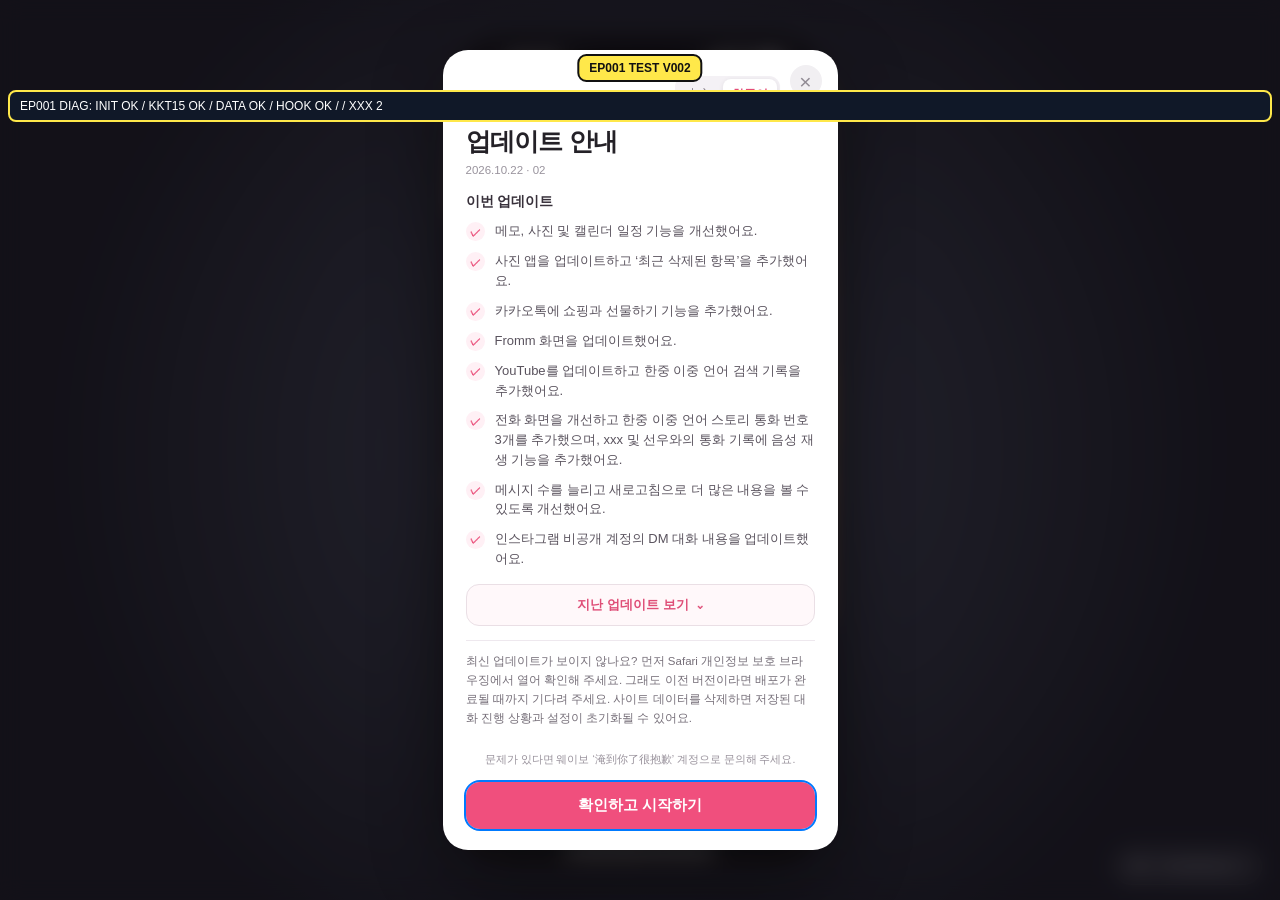
==== ep001-test/index.html @ ea29f7a7 "EP001 V002 disable legacy xxx typing and route legacy xxx clicks into episode room" ====
<!doctype html>
<!-- V7.1: Public 2023 Instagram post previews and real-profile photos; existing V7 retained. Real public Instagram accounts (virtual follow graph), screenshots and verified post links; original V5 retained.
     V5: home and Dock icon size calibrated to the user reference (about 15.45% of screen width). All other V4 layout and interactions preserved. -->
<html lang="ko"><head>
<base href="../">
<meta charset="utf-8"><meta name="viewport" content="width=device-width, initial-scale=1, viewport-fit=cover, user-scalable=no"><meta name="theme-color" content="#8996c9"><meta name="apple-mobile-web-app-capable" content="yes"><meta name="apple-mobile-web-app-status-bar-style" content="black-translucent"><title>이재현의 iPhone · 팬메이드 by imsryforyan</title><meta name="author" content="imsryforyan"><meta name="description" content="iOS 26 스타일 인터랙티브 가상 iPhone 팬메이드 프로젝트. 제작 및 개발: imsryforyan."><meta property="og:type" content="website"><meta property="og:site_name" content="iPhone iOS 26 Fan-made"><meta property="og:title" content="이재현의 iPhone · 팬메이드 by imsryforyan"><meta property="og:description" content="인터랙티브 가상 iPhone 웹사이트 · 제작: imsryforyan · 비공식 팬 프로젝트"><meta name="twitter:card" content="summary"><meta name="twitter:title" content="이재현의 iPhone · by imsryforyan"><meta name="twitter:description" content="팬메이드 가상 iPhone 프로젝트 · 제작 imsryforyan"><link rel="author" href="./credits.html"><style>
:root{--blue:#007aff;--safe-top:env(safe-area-inset-top,0px);--safe-bottom:env(safe-area-inset-bottom,0px);font-family:-apple-system,BlinkMacSystemFont,"Apple SD Gothic Neo",system-ui,sans-serif;-webkit-tap-highlight-color:transparent}*{box-sizing:border-box}html,body{width:100%;height:100%;margin:0;overflow:hidden;background:#141824}button,input,textarea{font-family:inherit}button{border:0;cursor:pointer;-webkit-tap-highlight-color:transparent}button:active{opacity:.75}button:focus-visible{outline:2px solid var(--blue)}.hide{display:none!important}
#device{width:100%;height:100dvh;max-width:440px;position:relative;overflow:hidden;margin:auto;isolation:isolate;color:#fff;background:#b3bde5;user-select:none;-webkit-user-select:none}#wallpaper{position:absolute;inset:0;background-image:none;background-position:center;background-size:cover;z-index:-1;pointer-events:none}#wallpaper:after{content:"";position:absolute;inset:0;background:linear-gradient(180deg,#13164a21 0%,transparent 26%,transparent 65%,#04183c23 100%)}@media(min-width:550px){body{display:grid;place-items:center;background:radial-gradient(circle at center,#4b5161 0,#15161c 75%)}#device{height:min(94dvh,956px);aspect-ratio:440/956;width:auto;border:7px solid #16171a;border-radius:58px;box-shadow:0 0 0 1px #858b96,0 25px 80px #000a}#wallpaper{border-radius:50px}}
#status{position:absolute;z-index:70;top:calc(var(--safe-top) + 8px);left:0;right:0;height:39px;display:flex;justify-content:space-between;align-items:center;padding:0 30px 0 32px;pointer-events:none;color:#fff;text-shadow:0 1px 3px #171a3c35;font-weight:650;font-size:15px;letter-spacing:-.2px}#status.dark{color:#1b1b20;text-shadow:none}#status .right{display:flex;align-items:center;gap:5px}#status .right svg{display:block}.dynamic-island{position:absolute;z-index:80;top:calc(var(--safe-top) + 10px);left:50%;transform:translateX(-50%);width:126px;height:37px;border-radius:26px;background:#030303;box-shadow:0 0 0 1px #1d1d1dbb;pointer-events:none}.dynamic-island:after{content:"";position:absolute;right:13px;top:13px;width:10px;height:10px;border-radius:100%;background:radial-gradient(circle at 40% 30%,#1a2e49,#05080f 70%)}#gesture{position:absolute;z-index:90;bottom:calc(var(--safe-bottom) + 8px);left:50%;transform:translateX(-50%);height:5px;width:135px;border-radius:7px;background:#fff;box-shadow:0 1px 3px #0002;touch-action:none}#gesture.ink{background:#222}#gesture:active{height:6px}
.layer{position:absolute;inset:0}.lockscreen{z-index:10;display:flex;flex-direction:column;align-items:center;padding-top:calc(var(--safe-top) + 91px);background:linear-gradient(#0002,transparent 55%,#0003);touch-action:pan-y}.lock-date{font-size:20px;font-weight:500;line-height:1.4;text-shadow:0 2px 7px #152e7640}.lock-clock{font-size:clamp(78px,24vw,112px);line-height:1.02;font-weight:250;letter-spacing:-5px;font-variant-numeric:tabular-nums;text-shadow:0 3px 14px #10235833}.lock-tools{position:absolute;left:0;right:0;bottom:calc(var(--safe-bottom) + 38px);display:flex;align-items:center;justify-content:space-between;padding:0 44px}.lock-tool{width:51px;height:51px;border-radius:50%;display:grid;place-items:center;background:#2023367a;color:white;backdrop-filter:blur(20px);-webkit-backdrop-filter:blur(20px)}.unlock-hint{position:absolute;bottom:calc(var(--safe-bottom) + 114px);font-size:14px;font-weight:450;text-shadow:0 1px 5px #0009}.passcode{z-index:20;display:none;flex-direction:column;align-items:center;justify-content:center;padding-bottom:8vh;background:linear-gradient(155deg,#6077bded,#8f9fcedc 62%,#7898b7e8);backdrop-filter:blur(38px);-webkit-backdrop-filter:blur(38px)}.passcode.active{display:flex}.pass-title{font-size:20px;font-weight:520;margin:0 0 25px}.pin-dots{display:flex;gap:20px;margin-bottom:62px}.pin-dot{width:12px;height:12px;border-radius:100%;border:1.6px solid #fff}.pin-dot.filled{background:#fff}.numpad{display:grid;grid-template-columns:repeat(3,80px);gap:17px 24px}.number{height:75px;width:75px;border-radius:50%;background:#ffffff35;color:white;font-size:30px;font-weight:350;display:flex;align-items:center;justify-content:center}.number.blank{visibility:hidden}.pin-actions{width:264px;display:flex;justify-content:space-between;margin-top:26px}.pin-actions button{background:none;color:white;font-size:14px}
.homescreen{z-index:5;padding-top:calc(var(--safe-top) + 81px);padding-bottom:calc(var(--safe-bottom) + 140px);overflow:hidden}.widgetrow{display:grid;grid-template-columns:1fr 1fr;gap:12px;margin:0 20px 29px}.widget-shell{min-width:0}.widget{height:155px;border-radius:26px;position:relative;overflow:hidden;padding:15px 16px 12px;box-shadow:inset 0 0 0 .8px #ffffff65,0 5px 16px #21377818}.weather{background:linear-gradient(145deg,#448ac5,#3169b1 66%,#5b95d5);color:white}.weather .city{font-weight:660;font-size:12px}.weather .temp{font-weight:260;font-size:45px;line-height:1.13;letter-spacing:-2px;margin-top:1px}.weather svg{width:37px;height:28px;margin-top:0}.weather .desc{font-size:11px;font-weight:600}.weather .range{font-size:10.5px;opacity:.93;margin-top:4px}.calendarwidget{background:#f4e5faeb;color:#2d2534}.calendarwidget .wweekday{font-size:12px;color:#f0534a;font-weight:690}.calendarwidget .wday{font-size:47px;font-weight:350;line-height:1.18}.calendarwidget .noevent{font-size:12px;opacity:.8;margin-top:26px}.widget-label{text-align:center;font-size:11.5px;font-weight:450;color:#fff;text-shadow:0 1px 5px #0005;margin-top:6px}
.icon-grid{display:grid;grid-template-columns:repeat(4,1fr);column-gap:6px;row-gap:23px;margin:0 17px;justify-items:center;align-items:start}.app-entry{display:flex;align-items:center;flex-direction:column;background:none;color:#fff;width:100%;min-width:0;gap:5px;text-shadow:0 1px 5px #0007;padding:0}.app-entry span{font-size:12px;font-weight:410;white-space:nowrap;max-width:96%;text-overflow:ellipsis;overflow:hidden}.app-icon{height:61px;width:61px;border-radius:15px;overflow:hidden;display:grid;place-items:center;position:relative;box-shadow:0 .5px 2px #17245e23,inset 0 .5px .8px #fff8}.app-icon svg{width:100%;height:100%;display:block}.app-icon:after{content:"";position:absolute;inset:0;border-radius:inherit;border:.6px solid #ffffff42;pointer-events:none}.dock{position:absolute;left:18px;right:18px;bottom:calc(var(--safe-bottom) + 20px);height:92px;padding:12px 13px;display:flex;justify-content:space-between;align-items:center;z-index:6;background:#dae9f254;box-shadow:inset 0 .8px 1px #fff7,inset 0 0 0 .7px #ffffff60;backdrop-filter:blur(25px) saturate(1.5);-webkit-backdrop-filter:blur(25px) saturate(1.5);border-radius:29px}.dock .app-entry{width:25%}.dock .app-icon{width:60px;height:60px}.homesearch{position:absolute;bottom:calc(var(--safe-bottom) + 130px);left:50%;transform:translateX(-50%);border-radius:20px;background:#edf5ff69;backdrop-filter:blur(10px);-webkit-backdrop-filter:blur(10px);padding:4px 10px;min-width:61px;display:flex;align-items:center;justify-content:center;gap:3px;font-size:12px;text-shadow:0 1px 4px #0006;cursor:pointer}
.appscreen{z-index:30;display:none;background:#f2f2f7;color:#111;overflow:hidden;transform:translateY(100%);transition:transform .34s cubic-bezier(.2,.7,.15,1)}.appscreen.active{display:block;transform:translateY(0)}.appscreen.black{background:#000;color:white}.appscreen.white{background:#fff}.appscreen.music-bg{background:#1b202a;color:#fff}.appscreen.kakao-bg{background:#f7f7f7}.screen-content{position:absolute;inset:calc(var(--safe-top) + 57px) 0 calc(var(--safe-bottom) + 30px);overflow-y:auto;overscroll-behavior:contain;scrollbar-width:none;-webkit-user-select:text;user-select:text}.screen-content::-webkit-scrollbar{display:none}.appnav{height:50px;display:flex;align-items:center;justify-content:space-between;padding:0 19px;gap:8px}.appnav .navback{background:none;color:#007aff;font-size:16px;display:flex;align-items:center;gap:1px;padding:5px 0}.appnav .navright{background:none;color:#007aff;font-size:15px}.appnav .smallhead{font-weight:650;font-size:17px;text-align:center;flex:1}.large-title{font-size:34px;font-weight:720;letter-spacing:-1px;margin:6px 20px 16px}.ios-search{background:#e4e5ea;border-radius:11px;margin:0 18px 20px;display:flex;align-items:center;gap:8px;color:#8b8b94;padding:10px 12px;font-size:16px}.ios-search input{border:0;background:none;outline:none;font-size:15px;flex:1;min-width:0}.ios-list{background:#fff;border-radius:12px;margin:0 16px 20px;overflow:hidden}.ios-row{display:flex;align-items:center;gap:12px;border:0;border-bottom:1px solid #e7e7ed;background:#fff;width:100%;min-height:64px;padding:10px 15px;text-align:left;color:#161616}.ios-row:last-child{border-bottom:none}.avatar{height:45px;width:45px;border-radius:50%;flex:none;display:grid;place-items:center;color:#fff;font-size:17px;font-weight:700;background:linear-gradient(125deg,#c0b4cf,#8883a8)}.ios-main{flex:1;min-width:0}.ios-row strong{font-size:15.5px;font-weight:640}.ios-row p{margin:4px 0 0;color:#92929b;font-size:13px;overflow:hidden;text-overflow:ellipsis;white-space:nowrap}.ios-row small{font-size:12px;color:#9696a0;align-self:flex-start;margin-top:3px}.ios-tabs{position:absolute;bottom:calc(var(--safe-bottom) + 18px);height:62px;left:0;right:0;display:flex;align-items:center;justify-content:space-around;background:#fbfbfbe9;box-shadow:0 -1px 0 #00000010;backdrop-filter:blur(15px);-webkit-backdrop-filter:blur(15px)}.ios-tabs button{width:20%;height:100%;background:none;color:#989aa5;display:flex;flex-direction:column;align-items:center;justify-content:center;gap:2px;font-size:9px}.ios-tabs button.selected{color:#007aff}.ios-tabs svg{width:23px;height:23px}.tabscreen{bottom:calc(var(--safe-bottom) + 80px)}.chathead{display:flex;align-items:center;justify-content:space-between;padding:0 14px;height:50px;border-bottom:1px solid #ddd5;gap:12px}.chatback{color:#007aff;background:none;font-size:17px}.chattitle{font-size:16px;font-weight:620}.chatbody{padding:17px 16px 0;display:flex;flex-direction:column;gap:13px}.bubble{max-width:77%;font-size:16px;line-height:1.3;padding:10px 14px;border-radius:18px;align-self:flex-start;background:#e8e8ed;color:#151515;overflow-wrap:anywhere}.bubble.mine{background:#35c85b;color:white;align-self:flex-end}.chatfooter{position:absolute;left:0;right:0;bottom:calc(var(--safe-bottom) + 26px);padding:9px 12px;background:#f6f6fa;border-top:1px solid #ddd9;display:flex;gap:9px;align-items:center}.chatfooter input{flex:1;min-width:0;padding:10px 13px;border:1px solid #dedee4;border-radius:20px;outline:none;font-size:16px;background:#fff}.chatfooter button{background:#007aff;color:white;border-radius:50%;height:32px;width:32px;font-size:20px}.chat-scroller{position:absolute;inset:calc(var(--safe-top) + 111px) 0 calc(var(--safe-bottom) + 82px);overflow:auto}.kakao-chat{background:#b0c5d5}.kakao-chat .bubble{background:#fff}.kakao-chat .bubble.mine{background:#ffe500;color:#1d1d1d}.keypad{display:grid;grid-template-columns:repeat(3,1fr);gap:18px;margin:40px auto 18px;width:300px;text-align:center}.dial-key{width:76px;height:76px;border-radius:50%;margin:auto;background:#e5e6ec;color:#17171a;font-size:29px;display:grid;place-items:center;font-weight:340}.dial-key span{display:block;font-size:8px;letter-spacing:2px}.dial-display{height:52px;text-align:center;font-size:29px;font-weight:350;margin-top:30px}.call-btn{display:block;margin:22px auto;width:75px;height:75px;border-radius:50%;background:#34c759;color:white;display:grid;place-items:center}.calendar-days{display:grid;grid-template-columns:repeat(7,1fr);text-align:center;gap:9px 3px;padding:8px 14px}.calcell{height:39px;display:grid;place-items:center;font-size:16px;border-radius:50%;background:none;color:#202024}.calcell.dim{color:#bbb}.calcell.today{background:#ff3b30;color:#fff}.calcell.chosen{background:#e7e7ec}.weekdays{display:grid;grid-template-columns:repeat(7,1fr);text-align:center;font-size:13px;font-weight:600;color:#8d8d98;padding:5px 14px;border-bottom:1px solid #e2e2e8}.weekdays span:first-child{color:#ff3b30}.monthheader{display:flex;align-items:center;justify-content:space-between;padding:14px 20px 2px;font-size:27px;font-weight:700}.monthheader button{color:var(--blue);background:none;font-size:23px}.note-item{padding:15px 16px;border-bottom:1px solid #eee}.note-item strong{font-size:17px}.note-item p{font-size:14px;color:#96969c;margin:4px 0 0}.note-edit{width:100%;height:100%;padding:10px 20px 25px;border:0;background:transparent;outline:none;resize:none;font-size:18px;line-height:1.48}.tile-grid{display:grid;grid-template-columns:repeat(3,1fr);gap:2px}.photo-tile{border:0;padding:0;aspect-ratio:1;background-size:cover;background-position:center;position:relative}.photo-tile:after{content:"";position:absolute;inset:0;background:linear-gradient(0deg,#0003,transparent 42%)}.photo-full{height:100%;width:100%;background-size:cover;background-position:center}.tinylabel{color:#888894;font-size:13px;margin:10px 21px}.safari-top{background:#f5f5f8;border-radius:17px;overflow:hidden;margin:14px 18px;padding:17px}.safari-favorites{display:grid;grid-template-columns:repeat(4,1fr);text-align:center;gap:7px}.safari-fav{background:none;text-align:center;color:#666;font-size:11px}.safari-fav i{height:53px;width:53px;display:grid;place-items:center;background:#fff;border-radius:13px;margin:0 auto 6px;box-shadow:0 2px 6px #0001;font-style:normal;color:#007aff;font-size:27px}.urlbar{position:absolute;bottom:12px;left:17px;right:17px;display:flex;align-items:center;gap:10px}.urlbar form{display:flex;align-items:center;flex:1;background:#e9e9ee;border-radius:24px;padding:12px 15px}.urlbar input{width:100%;border:0;outline:none;background:none;font-size:15px}.urlbar button{background:none;color:#007aff;font-size:18px}.music-cover{aspect-ratio:1;max-width:345px;margin:25px auto 23px;border-radius:9px;background:linear-gradient(145deg,#503f68,#d28d96 42%,#444b71 82%);display:grid;place-items:center;box-shadow:0 13px 40px #0007;color:#fff;font-size:75px}.music-info{display:flex;justify-content:space-between;margin:0 35px}.music-info strong{font-size:22px}.music-info p{color:#bec0c8;margin:5px 0;font-size:15px}.music-line{height:5px;background:#ffffff35;border-radius:9px;margin:22px 35px 9px;overflow:hidden}.music-line span{height:100%;display:block;width:22%;background:#fff;border-radius:9px}.music-controls{display:flex;justify-content:space-around;align-items:center;margin:45px 39px}.music-controls button{background:none;color:#fff;font-size:37px}.yt-top,.ig-top{display:flex;align-items:center;justify-content:space-between;padding:7px 17px 17px}.yt-logo{font-size:24px;font-weight:720;letter-spacing:-1.1px}.video-thumb{height:205px;background:linear-gradient(145deg,#c5d5e5,#6a8aab,#d7b0a2);display:grid;place-items:center;color:#fff;font-size:50px;position:relative}.video-meta{display:flex;gap:12px;padding:12px 16px 20px}.video-meta strong{font-size:15px}.video-meta p{font-size:12px;color:#888;margin:4px 0}.ig-stories{display:flex;gap:16px;padding:8px 17px 15px;overflow:auto}.ig-story{display:flex;flex-direction:column;align-items:center;gap:6px;font-size:11px}.ig-story i{height:67px;width:67px;border-radius:50%;background:linear-gradient(35deg,#f6cf47,#f2436d,#8d39ce);padding:3px;display:grid;place-items:center;font-style:normal;color:#fff}.ig-story i span{height:100%;width:100%;background:linear-gradient(150deg,#dddce2,#9cb9b9);border:2px solid white;border-radius:50%;display:grid;place-items:center;font-size:23px}.ig-pic{aspect-ratio:1/1;display:grid;place-items:center;background:linear-gradient(135deg,#edd2cb,#be92a9 45%,#6b92b7);font-size:60px;color:#fff}.iostoast{position:absolute;z-index:95;left:50%;transform:translateX(-50%);bottom:calc(var(--safe-bottom) + 135px);background:#222e;color:white;font-size:13px;padding:10px 15px;border-radius:24px;pointer-events:none;max-width:90%;text-align:center;opacity:0;transition:opacity .2s}.iostoast.show{opacity:1}

/* V4: reference screenshots are used only as a size guideline. */
:root {
  --home-icon: clamp(56px, 15.45vw, 68px);
  --home-caption: clamp(11px, 2.95vw, 13px);
}
#status {
  top:calc(var(--safe-top) + 8px);
  padding-left: clamp(36px, 12.2vw, 54px);
  padding-right: clamp(32px, 9.55vw, 42px);
  font-size:17px;
  letter-spacing:-.35px;
  font-weight:620;
}
.dynamic-island{top:calc(var(--safe-top) + 14px);height:36px;}
/* Do not reproduce the user's app placement, widgets or background. */
.homescreen{padding-top:calc(var(--safe-top) + 95px);padding-bottom:calc(var(--safe-bottom) + 159px);}
.widgetrow{display:none!important;}
.icon-grid{
  grid-template-columns:repeat(4,minmax(0,1fr));
  gap:23px 3px;
  margin:0 18px;
}
.app-entry{gap:5px;overflow:visible;text-shadow:0 1px 4px rgba(0,0,0,.42)}
.app-entry span{font-size:var(--home-caption);line-height:1.22;font-weight:430;max-width:100%;letter-spacing:-.2px;}
.app-icon{
  width:var(--home-icon);height:var(--home-icon);
  border-radius:22.5%;
  box-shadow:0 .8px 1.8px rgba(0,0,0,.16),inset 0 .6px 1px #ffffff55;
}
.app-icon:after{border-radius:inherit;}
.dock{
  left:19px;right:19px;
  bottom:calc(var(--safe-bottom) + 18px);
  height:116px;
  padding:18px 16px;
  border-radius:37px;
  background:rgba(230,237,244,.31);
  border:1px solid rgba(255,255,255,.26);
  box-shadow:inset 0 1px 2px rgba(255,255,255,.45),0 1px 6px rgba(0,0,0,.055);
  -webkit-backdrop-filter:blur(28px) saturate(1.7);
  backdrop-filter:blur(28px) saturate(1.7);
}
.dock .app-icon{width:var(--home-icon);height:var(--home-icon);}
.dock .app-entry{width:25%;gap:0;}
.dock .app-entry span{display:none;}
.homesearch{bottom:calc(var(--safe-bottom) + 156px);font-size:12px;padding:5px 12px;background:#ffffff50;}
#gesture{width:150px;bottom:calc(var(--safe-bottom) + 12px);height:5px;}
.lockscreen{
  padding-top:calc(var(--safe-top) + 82px);
  background:linear-gradient(180deg,rgba(0,0,0,.15),transparent 44%,rgba(0,0,0,.24));
}
.lock-date{
  font-size:19px;
  font-weight:590;
  line-height:1.3;
  letter-spacing:-.55px;
  text-shadow:0 1px 5px rgba(0,0,0,.18);
}
.lock-clock{
  margin-top:8px;
  font-size:clamp(90px,26vw,115px);
  font-weight:640;
  line-height:.96;
  letter-spacing:-5px;
  font-variant-numeric:proportional-nums;
  font-feature-settings:'tnum' 0;
  color:rgba(255,255,255,.68);
  -webkit-text-stroke:.7px rgba(255,255,255,.75);
  background:linear-gradient(178deg,rgba(255,255,255,.97),rgba(244,251,255,.61) 48%,rgba(255,255,255,.52) 80%,rgba(255,255,255,.86));
  -webkit-background-clip:text;
  background-clip:text;
  -webkit-text-fill-color:transparent;
  filter:drop-shadow(0px 2px 2px rgba(0,0,0,.27));
  text-shadow:none;
}
.lock-tools{bottom:calc(var(--safe-bottom) + 54px);padding:0 52px;}
.lock-tool{width:70px;height:70px;background:rgba(26,30,37,.38);box-shadow:inset 0 0 0 .6px rgba(255,255,255,.09);}
.lock-tool svg{width:32px;height:32px;}
.unlock-hint{bottom:calc(var(--safe-bottom) + 131px);font-size:13px;opacity:.86;}
@media(max-width:390px){
  .homescreen{padding-top:calc(var(--safe-top) + 86px);}
  .dock{height:103px;padding:15px 11px;}
  .homesearch{bottom:calc(var(--safe-bottom) + 143px);}
  .lock-date{font-size:17px;}
  .lock-clock{letter-spacing:-4px;}
  .lock-tools{padding:0 44px;}
}
</style><link rel="stylesheet" href="./wallpaper.css?v=1"><style id="sms-v19">
.sms-list{margin:0;background:#fff;border-radius:0;padding-bottom:22px}.sms-row{position:relative;min-height:76px;padding:9px 15px 9px 20px;gap:11px}.sms-row .avatar{width:49px;height:49px;font-size:18px;background:#8e8e93}.sms-row .ios-main strong{display:flex;align-items:center;gap:5px;font-size:16px}.sms-row .ios-main p{font-size:13px;line-height:1.28;margin-top:5px}.sms-row>small{display:flex;align-items:center;gap:4px;white-space:nowrap}.sms-row>small b{font-size:18px;font-weight:400;color:#c7c7cc;line-height:.7}.sms-row.unread .ios-main strong{font-weight:760}.sms-dot{position:absolute;left:7px;top:35px;width:7px;height:7px;border-radius:50%;background:#007aff}.sms-row.risk .avatar{background:#d9d9de!important;color:#777}.sms-row.risk .ios-main p{color:#7c7c84}.sms-filter{display:flex;gap:7px;margin:-7px 18px 12px;overflow:hidden}.sms-filter span{background:#f1f1f6;color:#555;padding:6px 10px;border-radius:14px;font-size:11px;white-space:nowrap}.sms-filter span:first-child{background:#e4efff;color:#0878ed}.sms-count{font-size:12px;color:#8e8e93;font-weight:500;margin-left:4px}
</style><style id="photos-v21">
#app.photos-mode{background:#fff;color:#111}#app.photos-mode #appcontent{overflow:hidden!important}.ph-page{position:absolute;inset:0;background:#fff;color:#111;display:flex;flex-direction:column}.ph-top{height:52px;flex:none;display:flex;align-items:center;justify-content:space-between;padding:2px 17px 0;border-bottom:1px solid #eee}.ph-top h1{font-size:28px;line-height:1;margin:0;font-weight:760;letter-spacing:-1px}.ph-top button,.ph-pill,.ph-circle{background:#f1f1f5;color:#087cff;border:0}.ph-top-actions{display:flex;gap:8px}.ph-circle{width:34px;height:34px;border-radius:50%;font-size:18px;display:grid;place-items:center}.ph-pill{height:34px;border-radius:18px;padding:0 14px;font-size:14px;font-weight:650}.ph-subhead{padding:15px 16px 10px;display:flex;align-items:end;justify-content:space-between}.ph-subhead strong{font-size:21px}.ph-subhead small{font-size:13px;color:#8e8e93}.ph-scroll{flex:1;min-height:0;overflow-y:auto;overscroll-behavior:contain;-webkit-overflow-scrolling:touch;padding-bottom:82px}.ph-grid{display:grid;grid-template-columns:repeat(3,1fr);gap:2px;padding:0 2px}.ph-tile{position:relative;aspect-ratio:1;background:#e9e9ed;overflow:hidden;padding:0;border:0}.ph-tile img{width:100%;height:100%;object-fit:cover;display:block}.ph-tile .ph-check{position:absolute;right:7px;top:7px;width:23px;height:23px;border-radius:50%;border:2px solid #fff;background:#24242466;color:#fff;font-size:14px;display:grid;place-items:center}.ph-tile.selected .ph-check{background:#0a84ff}.ph-tile.is-error:after{content:'불러올 수 없음';position:absolute;inset:0;display:grid;place-items:center;color:#8e8e93;font-size:10px;background:#eee}.ph-tabs{position:absolute;left:0;right:0;bottom:0;height:72px;padding:7px 18px max(9px,var(--safe-bottom));display:flex;justify-content:space-around;background:#fbfbfbeF;border-top:1px solid #ddd;backdrop-filter:blur(18px);z-index:4}.ph-tabs button{background:none;color:#8e8e93;display:flex;flex-direction:column;align-items:center;gap:3px;font-size:10px;min-width:58px}.ph-tabs button i{font-style:normal;font-size:22px;height:25px}.ph-tabs button.active{color:#087cff}.ph-status{min-height:220px;display:grid;place-items:center;text-align:center;color:#8e8e93;padding:32px}.ph-status b{display:block;color:#222;font-size:19px;margin-bottom:7px}.ph-loader{width:24px;height:24px;border:3px solid #d8d8dc;border-top-color:#087cff;border-radius:50%;animation:phspin .8s linear infinite;margin:0 auto 14px}@keyframes phspin{to{transform:rotate(360deg)}}.ph-albums{padding:0 16px 100px}.ph-album-grid{display:grid;grid-template-columns:1fr 1fr;gap:18px 12px}.ph-album{background:none;text-align:left;padding:0;color:#111}.ph-album-cover{aspect-ratio:1;border-radius:12px;overflow:hidden;background:#ededf0;display:grid;place-items:center;color:#8e8e93;font-size:32px}.ph-album-cover img{width:100%;height:100%;object-fit:cover}.ph-album b{display:block;font-size:15px;margin-top:7px}.ph-album small{color:#8e8e93;font-size:12px}.ph-selection{height:44px;display:flex;align-items:center;justify-content:center;border-bottom:1px solid #eee;font-size:14px;font-weight:650}.ph-detail{position:absolute;inset:0;background:#000;color:#fff;display:flex;flex-direction:column;touch-action:none}.ph-detail-top{height:54px;flex:none;display:flex;align-items:center;justify-content:space-between;padding:0 12px;background:#090909;z-index:3}.ph-detail-top button,.ph-detail-bottom button{background:none;color:#fff;font-size:24px;padding:7px 10px}.ph-detail-title{text-align:center;min-width:0}.ph-detail-title b{display:block;font-size:14px}.ph-detail-title small{display:block;color:#aaa;font-size:10px}.ph-stage{position:relative;flex:1;min-height:0;display:grid;place-items:center;overflow:hidden;background:#000}.ph-stage img{max-width:100%;max-height:100%;width:100%;height:100%;object-fit:contain;transform-origin:center;transition:transform .2s ease;will-change:transform;-webkit-user-drag:none}.ph-stage.is-error:after{content:'사진을 불러올 수 없습니다';position:absolute;inset:0;display:grid;place-items:center;color:#aaa}.ph-detail-bottom{height:62px;flex:none;display:flex;align-items:center;justify-content:space-around;background:#090909;z-index:3}.ph-detail-bottom button.on{color:#ffd60a}.ph-counter{font-size:12px;color:#aaa}.ph-empty-fav{font-size:42px;margin-bottom:10px}.ph-refresh-note{font-size:11px;color:#8e8e93;padding:8px 16px 12px}.ph-hidden{display:none!important}
</style><style id="safari-v22">
.safari-page{position:absolute;inset:0 0 0;background:#f2f2f7;overflow-y:auto;padding:8px 0 118px}.safari-section-head{display:flex;align-items:center;justify-content:space-between;margin:28px 20px 11px}.safari-section-head b{font-size:21px;letter-spacing:-.45px}.safari-section-head span{font-size:13px;color:#8e8e93}.safari-history{margin:0 16px;background:#fff;border-radius:15px;overflow:hidden;box-shadow:0 .5px 0 #0000000d}.safari-history-row{width:100%;height:52px;padding:0 14px;background:#fff;color:#111;display:flex;align-items:center;gap:11px;text-align:left;border-bottom:1px solid #ececf0}.safari-history-row:last-child{border-bottom:0}.safari-history-row>i{font-style:normal;width:28px;height:28px;border-radius:50%;background:#f1f1f5;color:#7f7f88;display:grid;place-items:center;font-size:15px;flex:none}.safari-history-row>span{min-width:0;flex:1;font-size:15px;white-space:nowrap;overflow:hidden;text-overflow:ellipsis}.safari-history-row>small{font-size:11px;color:#aaa;flex:none}.safari-privacy{margin:0 16px;padding:15px 16px;border-radius:15px;background:#fff;display:flex;gap:12px;align-items:center}.safari-privacy i{font-style:normal;color:#007aff;font-size:25px}.safari-privacy b{display:block;font-size:14px}.safari-privacy p{margin:3px 0 0;color:#8e8e93;font-size:11px;line-height:1.3}
</style><style id="phone-v23-style">
.phone-scroll{position:absolute;inset:48px 0 calc(var(--safe-bottom) + 82px);overflow-y:auto;-webkit-overflow-scrolling:touch;overscroll-behavior:contain;padding-bottom:18px}.phone-scroll::-webkit-scrollbar{display:none}.phone-segment{display:flex;justify-content:center;margin:-2px 18px 13px}.phone-segment span{background:#e7e7ec;border-radius:8px;padding:5px 31px;font-size:13px;font-weight:650}.phone-section{margin:19px 20px 7px;color:#707078;font-size:13px;font-weight:650}.phone-list{margin:0;background:#fff;border-top:1px solid #dedee3;border-bottom:1px solid #dedee3}.phone-row{display:flex;align-items:center;width:100%;min-height:65px;padding:8px 18px;background:#fff;color:#17171a;text-align:left;gap:12px;border-bottom:1px solid #e5e5ea}.phone-row:last-child{border-bottom:0}.phone-row .call-kind{width:17px;color:#9a9aa2;font-size:16px;text-align:center;flex:none}.phone-row .call-main{flex:1;min-width:0}.phone-row strong{font-size:16px;font-weight:620;display:block;overflow:hidden;text-overflow:ellipsis;white-space:nowrap}.phone-row.missed strong{color:#ff3b30}.phone-row p{margin:4px 0 0;color:#8e8e93;font-size:13px;white-space:nowrap;overflow:hidden;text-overflow:ellipsis}.phone-row time{font-size:13px;color:#8e8e93;white-space:nowrap}.phone-row .info{color:#007aff;font-size:20px;margin-left:3px}.contact-avatar{width:43px;height:43px;border-radius:50%;color:#fff;display:grid;place-items:center;font-weight:700;font-size:15px;flex:none}.contact-chevron{color:#c6c6cb;font-size:21px}.phone-empty{text-align:center;color:#8e8e93;padding:65px 28px}.phone-empty i{display:block;font-style:normal;font-size:48px;margin-bottom:12px}.phone-empty b{display:block;color:#242428;font-size:19px;margin-bottom:7px}.phone-empty span{font-size:14px;line-height:1.45}.call-screen{position:absolute;inset:0;color:#fff;text-align:center;overflow:hidden;background:radial-gradient(circle at 50% 9%,#737986 0,#3f444d 26%,#1a1b20 69%,#0d0d10 100%);touch-action:manipulation}.call-screen:before{content:"";position:absolute;inset:0;background:linear-gradient(180deg,#fff1,transparent 38%);pointer-events:none}.call-person{position:relative;padding-top:58px}.call-person .call-label{font-size:13px;color:#d6d6da;margin-bottom:7px}.call-person h1{font-size:31px;line-height:1.1;margin:0;font-weight:540;letter-spacing:-.6px}.call-person p{height:20px;margin:9px 0 0;color:#e2e2e4;font-size:14px}.call-transcript{position:relative;margin:26px 18px 0;padding:14px 14px 12px;min-height:164px;max-height:210px;border:1px solid #ffffff24;border-radius:21px;background:#17181dbd;box-shadow:0 14px 35px #0005;text-align:left;overflow:auto;backdrop-filter:blur(18px);-webkit-backdrop-filter:blur(18px)}.call-transcript h2{font-size:13px;margin:0 0 10px;color:#bfc1c8;font-weight:600}.call-tap-hint{position:absolute;inset:52px 14px 14px;display:grid;place-items:center;text-align:center;color:#aaa;font-size:12px;line-height:1.45}.call-tap-hint i{display:block;font-style:normal;font-size:25px;color:#ddd;margin-bottom:6px;animation:tapPulse 1.3s ease-in-out infinite}.call-line{max-width:87%;width:max-content;margin:7px 0;padding:8px 11px;border-radius:14px;background:#ffffff1b;font-size:14px;line-height:1.35;white-space:pre-line;animation:callLineIn .28s ease both}.call-line.mine{margin-left:auto;background:#2379dd}.call-line b{display:block;font-size:10px;color:#c7c8ce;margin-bottom:3px;font-weight:500}.call-line.mine b{color:#d8eaff}.call-voice-replay{display:block;margin-top:8px;padding:6px 10px;border-radius:9px;background:#ffffff2c;color:#fff;font-size:12px;font-weight:650;border:1px solid #ffffff26}.call-voice-status{display:block;margin-top:5px;font-size:10px;color:#e8edfc;min-height:10px}.call-wait{display:flex;gap:4px;align-items:center;color:#aaa;font-size:12px}.call-wait i{width:5px;height:5px;border-radius:50%;background:#aaa;animation:callDot 1.1s infinite}.call-wait i:nth-child(2){animation-delay:.15s}.call-wait i:nth-child(3){animation-delay:.3s}@keyframes tapPulse{0%,100%{opacity:.55;transform:scale(.96)}50%{opacity:1;transform:scale(1.06)}}@keyframes callDot{0%,60%,100%{opacity:.35;transform:translateY(0)}30%{opacity:1;transform:translateY(-3px)}}@keyframes callLineIn{from{opacity:0;transform:translateY(7px)}to{opacity:1;transform:none}}.call-actions{position:absolute;left:29px;right:29px;bottom:145px;display:grid;grid-template-columns:repeat(3,1fr);gap:15px 25px}.call-action{color:#fff;font-size:10px}.call-action i{width:53px;height:53px;border-radius:50%;background:#ffffff24;display:grid;place-items:center;margin:0 auto 5px;font-style:normal;font-size:21px}.hang-btn{position:absolute;left:50%;bottom:53px;transform:translateX(-50%);width:70px;height:70px;border-radius:50%;background:#ff453a;color:#fff;font-size:26px;display:grid;place-items:center;box-shadow:0 8px 25px #0005}.hang-btn svg{transform:rotate(135deg)}
</style><style id="youtube-v25-style">
.yt-shell{position:absolute;inset:0;background:#fff;color:#111;overflow:hidden;display:flex;flex-direction:column}.yt-header{flex:none;background:#fff;z-index:3}.yt-top{min-height:58px;padding:7px 12px 7px 17px}.yt-search-btn{width:46px;height:46px;border-radius:50%;background:#f1f1f3!important;color:#111;display:grid;place-items:center;flex:none;box-shadow:inset 0 0 0 1px #00000008}.yt-search-btn svg{width:27px;height:27px;display:block}.yt-search-btn span{font-size:30px;line-height:1;font-weight:300;margin-top:-2px}.yt-feed{flex:1;min-height:0;overflow-y:auto;-webkit-overflow-scrolling:touch;overscroll-behavior:contain;padding-bottom:12px}.yt-feed::-webkit-scrollbar{display:none}.yt-bottom{height:66px;flex:none;display:flex;align-items:stretch;justify-content:space-around;background:#fff;border-top:1px solid #e5e5e5;padding-bottom:max(7px,var(--safe-bottom));z-index:5}.yt-bottom button{width:25%;background:none;color:#111;display:flex;flex-direction:column;align-items:center;justify-content:center;gap:2px;font-size:10px}.yt-bottom i{font-style:normal;font-size:23px;line-height:1}.yt-bottom button.active{font-weight:700}.yt-categories{display:flex;gap:7px;padding:0 13px 12px;overflow-x:auto}.yt-categories::-webkit-scrollbar{display:none}.yt-category{white-space:nowrap;background:#f1f1f1;color:#111;padding:7px 13px;border-radius:8px;font-size:13px}.yt-category.active{background:#151515;color:#fff}.yt-search-panel{padding:2px 16px 18px}.yt-search-bar{height:39px;border-radius:20px;background:#f1f1f3;display:flex;align-items:center;gap:8px;padding:0 13px;margin-bottom:16px;color:#777}.yt-search-bar input{border:0;outline:0;background:transparent;flex:1;min-width:0;font-size:14px;color:#111}.yt-history-title{font-size:16px;margin:0 0 7px}.yt-history-row{width:100%;min-height:55px;background:#fff;color:#111;border-bottom:1px solid #ededed;display:flex;align-items:center;gap:11px;padding:8px 3px;text-align:left}.yt-history-row>i{font-style:normal;font-size:19px;color:#666}.yt-history-text{flex:1;min-width:0}.yt-history-text b{display:block;font-size:14px;white-space:nowrap;overflow:hidden;text-overflow:ellipsis}.yt-history-text small{display:block;margin-top:3px;color:#8e8e93;font-size:11px;white-space:nowrap;overflow:hidden;text-overflow:ellipsis}.yt-history-arrow{color:#999;font-size:18px}.phone-scroll+.ios-tabs button{width:25%}

.yt-video-card{background:none;width:100%;padding:0;border:0;text-align:left;color:inherit;display:block}.yt-real-thumb{position:relative;width:100%;aspect-ratio:16/9;background:#111;overflow:hidden}.yt-real-thumb img{width:100%;height:100%;display:block;object-fit:cover}.yt-duration,.yt-shorts-badge{position:absolute;bottom:9px;color:#fff;background:#000c;border-radius:4px;padding:3px 6px;font-size:11px;font-weight:700}.yt-duration{right:9px}.yt-shorts-badge{left:9px;background:#ff0033}.yt-video-card .video-meta{padding:11px 14px 17px}.yt-video-card .avatar{background:#111;color:#fff;font-size:12px}.yt-video-card .video-meta strong{display:-webkit-box;-webkit-line-clamp:2;-webkit-box-orient:vertical;overflow:hidden;line-height:1.35}.yt-video-card .video-meta p{margin-top:5px}.yt-player-shell{background:#fff}.yt-player-head{height:55px;display:flex;align-items:center;gap:10px;padding:5px 12px;border-bottom:1px solid #eee;flex:none}.yt-player-back{width:40px;height:40px;border-radius:50%;background:#f1f1f3;color:#111;font-size:29px;line-height:1}.yt-player-head strong{font-size:16px}.yt-player-scroll{flex:1;min-height:0;overflow-y:auto;padding-bottom:calc(20px + var(--safe-bottom))}.yt-player-stage{width:100%;aspect-ratio:16/9;background:#000}.yt-player-stage.short{aspect-ratio:9/14;max-height:480px}.yt-player-stage iframe,.yt-player-stage video{width:100%;height:100%;border:0;display:block}.yt-player-stage video{object-fit:contain;background:#000}.yt-local-missing{position:absolute;left:50%;bottom:18px;transform:translateX(-50%);z-index:2;max-width:86%;padding:8px 12px;border-radius:8px;background:#000c;color:#fff;font-size:12px;white-space:nowrap}.yt-player-stage{position:relative}.yt-player-info{padding:17px 17px 24px}.yt-player-info h2{font-size:18px;line-height:1.4;margin:0 0 11px}.yt-player-channel{display:flex;align-items:center;gap:10px;border-top:1px solid #eee;padding-top:14px}.yt-player-channel .avatar{background:#111;color:#fff}.yt-open-link{margin-top:18px;width:100%;height:44px;border-radius:22px;background:#111;color:#fff;font-size:14px;font-weight:700}
</style><link rel="stylesheet" href="./music/music.css?v=3"><style id="maker-credit-style">@media (min-width:600px){#maker-credits-link{position:fixed;z-index:101;right:18px;bottom:15px;padding:9px 13px;border-radius:999px;background:#ffffff18;border:1px solid #ffffff32;color:#fff;font:12px -apple-system,BlinkMacSystemFont,system-ui,sans-serif;text-decoration:none;backdrop-filter:blur(12px)}}@media(max-width:599px){#maker-credits-link{display:none}}</style><link rel="stylesheet" href="./fromm/fromm.css?v=2"><link rel="stylesheet" href="./notifications/notifications.css?v=2"><link rel="stylesheet" href="./settings/settings.css?v=1"><link rel="stylesheet" href="./site-notice.css?v=5"><link rel="stylesheet" href="./kakao/shop.css?v=1"><style id="calendar-photos-v24">
.cal-nav .navback{font-size:14px}.cal-add{font-size:28px;line-height:1}.calcell{position:relative}.calcell.has-event:after{content:"";position:absolute;width:4px;height:4px;border-radius:50%;background:#ff3b30;bottom:2px;left:50%;transform:translateX(-50%)}.calcell.chosen.has-event:after{background:#fff}.cal-agenda{border-top:1px solid #e3e3e8;margin-top:16px;padding:14px 18px 90px}.cal-agenda h3{font-size:17px;margin:0 0 10px}.cal-event{min-height:54px;display:flex;align-items:center;gap:11px;border-bottom:1px solid #e8e8ed;padding:8px 2px}.cal-event>i{width:5px;height:36px;border-radius:3px;background:#ff3b30}.cal-event.private>i,.cal-event.user>i{background:#0a84ff}.cal-event span{display:flex;flex-direction:column;gap:4px}.cal-event b{font-size:14px}.cal-event small{font-size:12px;color:#8e8e93}.cal-empty{font-size:14px;color:#9a9aa2}.cal-form{padding:18px;overflow:auto}.cal-form>label,.cal-time-row label{display:flex;flex-direction:column;gap:7px;font-size:12px;color:#777;margin-bottom:16px}.cal-form input{height:45px;border:1px solid #dedee4;border-radius:11px;padding:0 12px;font-size:16px;background:#fff;color:#111}.cal-time-row{display:grid;grid-template-columns:1fr 1fr;gap:12px}.cal-form p{font-size:12px;color:#9a9aa2;line-height:1.5}.ph-album-cover.deleted{font-size:45px;color:#8e8e93;background:#f2f2f7}.ph-detail-title small{max-width:230px;white-space:nowrap;overflow:hidden;text-overflow:ellipsis}
</style></head><body>
<div id="ep001-build-proof" style="position:fixed;top:54px;left:50%;transform:translateX(-50%);z-index:2147483647;background:#ffe84a;color:#111;border:2px solid #111;border-radius:9px;padding:5px 10px;font:700 12px Arial,sans-serif;pointer-events:none">EP001 TEST V002</div><a id="maker-credits-link" href="./credits.html" rel="author" aria-label="제작자 정보">제작 · imsryforyan ↗</a><div id="device"><div id="wallpaper"></div>
<div id="home" class="layer homescreen" aria-label="홈 화면"><div class="widgetrow">
 <div class="widget-shell"><div class="widget weather" data-open="calendar"><div class="city">서울특별시</div><div class="temp">22°</div><svg viewBox="0 0 48 34"><circle cx="20" cy="12" r="10" fill="#fff6ad"/><path d="M9 29c-8-9 2-21 13-15 10-9 23 2 17 12-2 4-4 5-9 5H14z" fill="#f4f5f8"/></svg><div class="desc">대체로 흐림</div><div class="range">최고: 24° 최저: 17°</div></div><div class="widget-label">날씨</div></div>
 <div class="widget-shell"><div class="widget calendarwidget" data-open="calendar"><div class="wweekday" id="widget-weekday">화요일</div><div class="wday" id="widget-day">20</div><div class="noevent">오늘 예정된 이벤트 없음</div></div><div class="widget-label">캘린더</div></div>
</div><div id="appgrid" class="icon-grid"></div><button id="homesearch" class="homesearch" aria-label="검색"><span style="font-size:15px">⌕</span> 검색</button><div class="dock" id="dock"></div></div>
<div id="lock" class="layer lockscreen"><div id="lockdate" class="lock-date">10월 20일 화요일</div><div id="locktime" class="lock-clock">9:41</div><div class="unlock-hint">위로 쓸어올려 잠금 해제</div><div class="lock-tools"><button class="lock-tool" id="flashlight" aria-label="손전등"><svg width="25" height="25" viewBox="0 0 24 24" fill="white"><path d="M6 2h12l-1 7-3 3v9a2 2 0 0 1-4 0v-9L7 9z"/></svg></button><button class="lock-tool" id="camera" aria-label="카메라"><svg width="24" height="24" viewBox="0 0 24 24" fill="none" stroke="white" stroke-width="2"><rect x="2" y="6" width="20" height="15" rx="4"/><path d="M8 6l1-3h6l1 3"/><circle cx="12" cy="13.5" r="4"/></svg></button></div></div>
<div id="passcode" class="layer passcode"><div class="pass-title">암호 입력</div><div class="pin-dots" id="pin-dots"></div><div class="numpad" id="numpad"></div><div class="pin-actions"><button data-pin-cancel>취소</button><button data-pin-del>지우기</button></div></div>
<div id="app" class="layer appscreen"><div id="appcontent" class="screen-content"></div></div>
<div id="status"><div id="status-time">9:41</div><div class="right"><svg width="22" height="18" viewBox="0 0 22 18" fill="currentColor"><rect x="1" y="12" width="4" height="6" rx="1"/><rect x="6.5" y="9" width="4" height="9" rx="1"/><rect x="12" y="5" width="4" height="13" rx="1"/><rect x="17.5" y="1" width="4" height="17" rx="1"/></svg><svg width="20" height="17" viewBox="0 0 22 18" fill="none" stroke="currentColor" stroke-width="2.6" stroke-linecap="round"><path d="M2 6q9-9 18 0M6 10q5-5 10 0M10 14q1-1 2 0"/></svg><svg width="30" height="15" viewBox="0 0 32 16" fill="none" stroke="currentColor"><rect x="1" y="1.5" width="27" height="13" rx="4" stroke-width="1.5"/><path d="M29.5 6v4" stroke-width="2.3" stroke-linecap="round"/><rect x="3.5" y="4" width="21" height="8" rx="2" fill="currentColor" stroke="none"/></svg></div></div>
<div class="dynamic-island"></div><div id="gesture" role="button" aria-label="홈으로 돌아가기"></div><div id="toast" class="iostoast"></div></div><script>
'use strict';
const $=s=>document.querySelector(s), escapeHTML=s=>String(s??'').replace(/[&<>"']/g,c=>({'&':'&amp;','<':'&lt;','>':'&gt;','"':'&quot;',"'":'&#39;'}[c]));
const tz='Asia/Seoul';function koreaNow(){return new Date()}function koDate(n){return new Intl.DateTimeFormat('ko-KR',{timeZone:tz,month:'long',day:'numeric',weekday:'long'}).format(n)}function koParts(n){return Object.fromEntries(new Intl.DateTimeFormat('en-US',{timeZone:tz,year:'numeric',month:'numeric',day:'numeric',hour:'2-digit',minute:'2-digit',hourCycle:'h23'}).formatToParts(n).map(x=>[x.type,x.value]))}
function drawTime(){let n=koreaNow(),p=koParts(n),h=String(+p.hour),mm=p.minute;$('#status-time').textContent=h+':'+mm;$('#locktime').textContent=h+':'+mm;$('#lockdate').textContent=koDate(n);$('#widget-weekday').textContent=new Intl.DateTimeFormat('ko-KR',{timeZone:tz,weekday:'long'}).format(n);$('#widget-day').textContent=p.day}
drawTime();setInterval(drawTime,30000);
function icon(name){const tiles={
 calendar:`<rect width="64" height="64" rx="14" fill="#fff"/><text x="32" y="18" font-size="10" fill="#e94537" text-anchor="middle" font-weight="700">${new Intl.DateTimeFormat('ko-KR',{timeZone:tz,weekday:'short'}).format(new Date())}</text><text x="32" y="53" font-family="-apple-system,Arial" font-size="38" font-weight="300" text-anchor="middle" fill="#1a1a1a">${koParts(new Date()).day}</text>`,
 phone:`<defs><linearGradient id="ph" x2="0" y2="1"><stop stop-color="#65df75"/><stop offset="1" stop-color="#18b53b"/></linearGradient></defs><rect width="64" height="64" rx="14" fill="url(#ph)"/><path d="M18 12c-4 0-8 6-7 13 2 17 15 27 28 29 6 1 13-3 13-8 0-3-9-11-12-10-2 1-4 5-7 5-7-3-12-9-13-15 0-2 5-5 5-8 0-2-4-7-7-6z" fill="#fff"/>`,
 safari:`<rect width="64" height="64" rx="14" fill="#fff"/><circle cx="32" cy="32" r="23" fill="#e9f3ff" stroke="#c9d5de" stroke-width="1"/><circle cx="32" cy="32" r="21" fill="#168eef"/><path d="M32 10V17M32 47V54M10 32h7M47 32h7" stroke="white" stroke-opacity=".7"/><circle cx="32" cy="32" r="15" fill="none" stroke="#d5efff" stroke-width=".6"/><path d="M42 20L35 35 22 43l7-16z" fill="#fff"/><path d="M42 20L35 35l-6-8" fill="#ef4c54"/><circle cx="32" cy="32" r="3" fill="white"/>`,
 messages:`<defs><linearGradient id="mg" x2="0" y2="1"><stop stop-color="#64df75"/><stop offset="1" stop-color="#22b936"/></linearGradient></defs><rect width="64" height="64" rx="14" fill="url(#mg)"/><path d="M32 14c-14 0-25 8-25 19 0 10 11 18 24 18 3 0 6 0 9-2l11 5-3-10c6-4 9-8 9-13 0-10-11-17-25-17z" fill="#fff"/>`,
 music:`<defs><linearGradient id="music-hotpink-2026" x1=".05" y1="0" x2=".95" y2="1"><stop stop-color="#ff376c"/><stop offset=".52" stop-color="#ff174f"/><stop offset="1" stop-color="#fa003c"/></linearGradient></defs><rect width="64" height="64" rx="14" fill="url(#music-hotpink-2026)"/><path d="M37.5 14.1 49 11.2a2.6 2.6 0 0 1 3.2 2.5V42c0 5.1-6.1 9.5-12.7 9.5-6.9 0-10-5.1-6.4-9.1 2.7-3 7.2-3.4 11.3-2.6V25.9L24.8 31v18.1c0 5.3-6.2 9.5-12.8 9.5-6.8 0-10-5.1-6.3-9.1 2.7-3 7.6-3.4 11.4-2.4V24.9c0-1.2.9-2.2 2-2.5l18.4-4.7a2.6 2.6 0 0 1 3.3 2.5v1.1Z" fill="#fff" transform="translate(1 -2) scale(.94)"/>`,
 photos:`<rect width="64" height="64" rx="14" fill="#fff"/>${Array.from({length:8},(_,i)=>`<ellipse cx="32" cy="22" rx="7" ry="16" fill="${['#f03f42','#f8871f','#ffcc26','#54bf48','#20b7a5','#268bee','#8156d9','#d74dba'][i]}" transform="rotate(${i*45} 32 32)" opacity=".92"/>`).join('')}<circle cx="32" cy="32" r="5" fill="#fff"/>`,
 notes:`<rect width="64" height="64" rx="14" fill="#fdfdfd"/><rect width="64" height="17" rx="14" fill="#ffe06b"/><path d="M0 15h64" stroke="#dfa830"/><path d="M7 26h50M7 34h50M7 42h50M7 50h50" stroke="#d2d3d8" stroke-width="1.1"/>`,
 kakao:`<rect width="64" height="64" rx="14" fill="#fee500"/><ellipse cx="32" cy="30" rx="25" ry="19" fill="#3b2a24"/><path d="M20 46L16 57 29 48" fill="#3b2a24"/><text x="32" y="34" font-size="12.4" font-family="Arial" font-weight="900" text-anchor="middle" fill="#fee500">TALK</text>`,
 youtube:`<rect width="64" height="64" rx="14" fill="#fff"/><rect x="8" y="19" width="48" height="28" rx="9" fill="#ff0033"/><path d="M28 25l13 8-13 8z" fill="#fff"/>`,
 instagram:`<defs><linearGradient id="ig" x1="0" x2="1" y1="1" y2="0"><stop stop-color="#fccc4a"/><stop offset=".35" stop-color="#fb2f59"/><stop offset=".7" stop-color="#b930a9"/><stop offset="1" stop-color="#4a59d8"/></linearGradient></defs><rect width="64" height="64" rx="14" fill="url(#ig)"/><rect x="14" y="14" width="36" height="36" rx="11" fill="none" stroke="#fff" stroke-width="4"/><circle cx="32" cy="32" r="9" fill="none" stroke="#fff" stroke-width="4"/><circle cx="43" cy="21" r="3" fill="#fff"/>`,
 fromm:`<defs><linearGradient id="fromm-coral-2026" x1="0" y1="0" x2="1" y2="1"><stop stop-color="#ff3970"/><stop offset=".51" stop-color="#ff4877"/><stop offset="1" stop-color="#ff8650"/></linearGradient></defs><rect width="64" height="64" rx="14" fill="url(#fromm-coral-2026)"/><path d="M25.7 12.1H48v7.1c0 4.2-3.1 7.3-7.3 7.3H25.7c-4.1 0-7.6-3.2-7.6-7.2s3.5-7.2 7.6-7.2Z" fill="white"/><path d="M17.6 29.4h24v6.8c0 4.2-3.2 7.3-7.4 7.3H17.6c-4.5 0-7.9-3.2-7.9-7.1 0-4.1 3.5-7 7.9-7Z" fill="white"/><path d="M20.1 45.4h11.5v6.2a7.1 7.1 0 1 1-14.2 0v-6.2Z" fill="white"/>`,
 settings:`<defs><linearGradient id="ios26-settings-tile" x1="0" y1="0" x2="1" y2="1"><stop stop-color="#a6a8ae"/><stop offset="1" stop-color="#777a82"/></linearGradient></defs><rect width="64" height="64" rx="14" fill="url(#ios26-settings-tile)"/><g fill="none" stroke="#fff" stroke-width="8" stroke-linecap="round"><path d="M32 13v7M32 44v7M13 32h7M44 32h7M18.5 18.5l5.2 5.2M40.3 40.3l5.2 5.2M18.5 45.5l5.2-5.2M40.3 23.7l5.2-5.2"/><circle cx="32" cy="32" r="12.5" stroke-width="8"/></g><circle cx="32" cy="32" r="5.3" fill="#85878f"/>`
};return `<div class="app-icon"><svg viewBox="0 0 64 64" xmlns="http://www.w3.org/2000/svg" aria-hidden="true">${tiles[name]}</svg></div>`}
const labels={calendar:'캘린더',phone:'전화',safari:'Safari',messages:'메시지',music:'음악',kakao:'카카오톡',youtube:'YouTube',instagram:'Instagram',photos:'사진',notes:'메모',fromm:'프롬',settings:'설정'};
const primary=['calendar','photos','notes','kakao','youtube','instagram','fromm','settings'];const docks=['phone','safari','messages','music'];function drawIcons(){const entry=n=>`<button class="app-entry" data-open="${n}" aria-label="${labels[n]}">${icon(n)}<span>${labels[n]}</span></button>`;$('#appgrid').innerHTML=primary.map(entry).join('');$('#dock').innerHTML=docks.map(entry).join('')}drawIcons();
let isLocked=true, mode='home', sub='root', currentThread=0, phoneTab='recents', calOffset=0, selectedDay=0, photoIndex=0, playing=false,liked=false,pin='',dial='',noteIndex=0,notes=[],notesDirty=false,calDraftDate='',ytSearchOpen=false,ytActiveVideo='';
const defaultNotesV24=[
 '이번 주 업무\n월요일 콘티 확인\n화요일 안무 수정본 체크\n목요일 의상 피팅\n대기 시간에 인터뷰 답변 정리',
 '무대 체크\n인이어 배터리\n목 상태 확인\n엔딩 포즈\n퇴근 전에 다음 날 콜타임 확인',
 '계정 비밀번호\nApple ID: jh****@icloud.com\nInstagram: h******26\nKakaoTalk: 0***26!\n복구 코드는 집 서랍',
 '운동 루틴\n월 하체 + 유산소\n수 등 + 이두\n금 가슴 + 어깨\n끝나고 스트레칭 15분',
 '가사 메모\n늦은 밤 창문에 번지는 불빛\n익숙한 골목 끝에 남은 우리\n아무 말 없이 같은 속도로\n내일도 네 곁을 걸을 수 있게',
 '맛집 저장\n성수 — 파스타집\n한남 — 고깃집\n연남 — 늦게까지 하는 국숫집\n부산 — 돼지국밥\n제주 — 해산물 식당'
];
const legacyDefaultNotes=new Set(['여행 계획\n서울에서 가보고 싶은 장소 정리','오늘 할 일\n커피 마시기\n사진 정리하기','오늘 할 일\n사진 정리하기']);
try{
 const saved=JSON.parse(localStorage.getItem('iphone_demo_notes')||'null');
 notes=Array.isArray(saved)?saved.slice():defaultNotesV24.slice();
 if(localStorage.getItem('iphone_notes_defaults_v24')!=='1'){
  const custom=notes.filter(v=>!legacyDefaultNotes.has(v)&&!defaultNotesV24.includes(v));
  notes=[...defaultNotesV24,...custom];
  localStorage.setItem('iphone_demo_notes',JSON.stringify(notes));
  localStorage.setItem('iphone_notes_defaults_v24','1');
 }
 if(!notes.length)notes=defaultNotesV24.slice();
}catch{notes=defaultNotesV24.slice()}

const defaultCalendarEvents=[
 {id:'official-sangyeon-fm',date:'2026-10-03',title:'상연 FM',start:'17:00',end:'19:00',kind:'official'},
 {id:'family-sister-wedding',date:'2026-10-11',title:'누나 결혼식',start:'11:30',end:'15:00',kind:'private'},
 {id:'private-0922',date:'2026-09-22',title:'헬스 PT',start:'20:00',end:'21:00',kind:'private'},
 {id:'private-0927',date:'2026-09-27',title:'가족 저녁',start:'18:30',end:'20:30',kind:'private'},
 {id:'private-1006',date:'2026-10-06',title:'치과 예약',start:'10:30',end:'11:30',kind:'private'},
 {id:'private-1015',date:'2026-10-15',title:'친구랑 영화',start:'21:00',end:'23:20',kind:'private'},
 {id:'private-1019',date:'2026-10-19',title:'미용실',start:'13:00',end:'15:00',kind:'private'},
 {id:'private-1024',date:'2026-10-24',title:'헬스 PT',start:'19:30',end:'20:30',kind:'private'},
 {id:'private-1027',date:'2026-10-27',title:'보컬 레슨',start:'16:00',end:'18:00',kind:'private'},
 {id:'private-1031',date:'2026-10-31',title:'집 정리',start:'14:00',end:'16:00',kind:'private'},
 {id:'private-1102',date:'2026-11-02',title:'엄마랑 저녁',start:'18:30',end:'20:30',kind:'private'},
 {id:'private-1107',date:'2026-11-07',title:'친구 생일',start:'19:00',end:'22:00',kind:'private'},
 {id:'private-1112',date:'2026-11-12',title:'차 정비',start:'11:00',end:'12:30',kind:'private'}
];
let calendarEvents=[];
try{
 const saved=JSON.parse(localStorage.getItem('iphone_calendar_events_v24')||'null');
 calendarEvents=Array.isArray(saved)?saved:[];
 const byId=new Map(calendarEvents.map(event=>[event.id,event]));
 defaultCalendarEvents.forEach(event=>{if(!byId.has(event.id))calendarEvents.push({...event})});
 localStorage.setItem('iphone_calendar_events_v24',JSON.stringify(calendarEvents));
}catch{calendarEvents=defaultCalendarEvents.map(event=>({...event}))}
function saveCalendarEvents(){try{localStorage.setItem('iphone_calendar_events_v24',JSON.stringify(calendarEvents))}catch{}}
function calendarDateKey(y,m,d){return `${y}-${String(m).padStart(2,'0')}-${String(d).padStart(2,'0')}`}
function calendarEventsFor(date){return calendarEvents.filter(event=>event.date===date).sort((a,b)=>(a.start||'').localeCompare(b.start||''))}
const safariNewsArticle={q:'더보이즈 현재, 인기 심상치 않네...함께 가을 소풍 가고 싶은 남자 가수 1위',time:'10월 16일',url:'https://www.tenasia.co.kr/article/2026101661014'};
const safariSeed=[
 {q:'사생팬 연락 차단 방법',time:'오늘'},
 {q:'아이폰 스팸 문자 차단',time:'오늘'},
 {q:'맛집',time:'어제'},
 {q:'서울 늦게까지 하는 맛집',time:'어제'},
 {q:'종합비타민 추천',time:'월요일'},
 {q:'비타민 공복에 먹어도 되나요',time:'월요일'},
 {q:'롤 패치노트',time:'일요일'},
 {q:'요즘 볼 만한 영화 추천',time:'토요일'},
 safariNewsArticle,
 {q:'어깨 운동 루틴',time:'금요일'},
 {q:'헬스장 주 4회 루틴',time:'금요일'},
 {q:'iphone duo',time:'10월 15일'},
 {q:'목 관리에 좋은 차',time:'10월 14일'},
 {q:'시차 적응 빨리 하는 법',time:'10월 12일'}
];
let safariHistory=safariSeed.slice();try{const saved=JSON.parse(localStorage.getItem('iphone_safari_history')||'null');if(Array.isArray(saved)&&saved.length)safariHistory=saved}catch{}
// Add the sourced news article to existing visitors' saved histories without deleting older entries.
if(!safariHistory.some(x=>x&&x.q===safariNewsArticle.q)){
  const index=safariHistory.findIndex(x=>x&&x.q==='어깨 운동 루틴');
  safariHistory.splice(index<0?Math.min(8,safariHistory.length):index,0,safariNewsArticle);
}else{
  safariHistory=safariHistory.map(x=>x&&x.q===safariNewsArticle.q?{...x,url:safariNewsArticle.url}:x);
}
safariHistory=safariHistory.slice(0,30);
function saveSafariHistory(){try{localStorage.setItem('iphone_safari_history',JSON.stringify(safariHistory.slice(0,30)))}catch{}}
saveSafariHistory();
function addSafariHistory(q){safariHistory=[{q,time:'방금'},...safariHistory.filter(x=>x.q!==q)].slice(0,30);saveSafariHistory()}
const phoneContacts=[
 {group:'멤버',name:'상연',number:'010-28••-1104',color:'#6286c5'},{group:'멤버',name:'제이콥',number:'010-73••-3010',color:'#7b87b8'},{group:'멤버',name:'영훈',number:'010-19••-0808',color:'#587ba9'},{group:'멤버',name:'주연',number:'010-65••-0115',color:'#556f9d'},{group:'멤버',name:'케빈',number:'010-40••-0223',color:'#7367a1'},{group:'멤버',name:'뉴',number:'010-98••-0426',color:'#4d8c9b'},{group:'멤버',name:'큐',number:'010-31••-1105',color:'#6b78aa'},{group:'멤버',name:'선우',number:'01022222222',color:'#527eaf'},
 {group:'회사',name:'매니저 형',number:'010-44••-7281',color:'#6c757d'},{group:'회사',name:'실장님',number:'010-26••-9035',color:'#737b84'},
 {group:'가족',name:'아빠',number:'010-80••-1968',color:'#8297b1'},{group:'가족',name:'엄마',number:'010-35••-1971',color:'#b78496'},{group:'가족',name:'누나',number:'010-71••-1994',color:'#997b9d'},
 {group:'친구',name:'민트',number:'010-63••-0528',color:'#7975d6'},{group:'친구',name:'시은',number:'010-93••-0617',color:'#4bb7b1'},{group:'친구',name:'오란',number:'010-21••-0924',color:'#5b9bd5'},{group:'친구',name:'영재',number:'01033333333',color:'#7488c7'},{group:'친구',name:'xxx',number:'01011111111',color:'#c27a92'}
];
const phoneCalls=[
 {id:'mom',name:'엄마',number:'010-35••-1971',time:'오늘',dir:'in',detail:'수신 통화 · 2분',lines:[['other','밥은 먹었어?'],['mine','응, 방금 먹었어. 오늘은 조금 늦게 끝날 것 같아.'],['other','그래. 끝나면 연락하고 조심히 들어가.'],['mine','응 엄마. 먼저 자.']]},
 {id:'manager',name:'매니저 형',number:'010-44••-7281',time:'오늘',dir:'out',detail:'발신 통화 · 1분',lines:[['mine','형, 저 지금 내려가면 돼요?'],['other','응. 차 로비 앞에 와 있어. 10분 안에 내려와.'],['mine','네, 바로 갈게요.']]},
 {id:'delivery',name:'배달 기사',number:'0507-••••-1842',time:'어제',dir:'in',detail:'수신 통화 · 38초',lines:[['other','배달 왔는데 어디에 두면 될까요?'],['mine','로비 데스크에 맡겨 주세요.'],['other','네, 사진 남기고 가겠습니다.']]},
 {id:'juyeon',name:'주연',number:'010-65••-0115',time:'어제',dir:'out',detail:'발신 통화 · 3분',lines:[['mine','너 아직 연습실이야?'],['other','응. 한 번만 더 맞춰 보고 갈 것 같아.'],['mine','끝나면 연락해. 같이 뭐 먹자.'],['other','오케이. 금방 끝낼게.']]},
 {id:'sunwoo',name:'선우',number:'01022222222',time:'월요일',dir:'in',detail:'수신 통화 · 2분',lines:[["other","여보세요\n喂？"],["mine","야\n啊"],["other","형 왜\n哥 怎么了"],["mine","어디 아직 안왔어?다들 기다려\n还没到吗 都在等你"],["other","나 왔는데\n我到了啊？"],["mine","아 그래? 잘했어\n啊 这样啊 做得好"],["other","이 미친…\n神经吧"]]},
 {id:'youngjae',name:'영재',number:'01033333333',time:'월요일',dir:'out',detail:'발신 통화 · 1분',lines:[["mine","영재야\n英宰啊"],["other","웅 현재형\n喂 贤在哥 咋了"],["mine","밥먹었어?\n吃饭了吗"],["other","아직\n没呢"],["mine","좋아\n太好了"],["other","갈까?\n现在走吗"],["mine","나데리러와\n来接我吧"],["other","오케잉\n收到收到"]]},
 {id:'xxx',name:'xxx',number:'01011111111',time:'일요일',dir:'in',detail:'수신 통화 · 4분',lines:[["mine","여보세요\n喂？"],["other","왜\n干嘛打电话？"],["mine","볼일이 있으니까\n有事呗"],["other","무슨 일인데\n什么事"],["mine","맞혀봐\n你猜猜"],["other","말안하면 끊는다\n不说我挂了"],["mine","아 한번만 맞혀봐\n你猜一下啊"]]},
 {id:'cn1',name:'+86 13•• •••• 2741',number:'+86 13•• •••• 2741',time:'토요일',dir:'missed',detail:'부재중 전화 · 중국 본토',lines:[['mine','여보세요?'],['other','……'],['mine','잘못 거신 것 같습니다.']]},
 {id:'cn2',name:'+86 18•• •••• 7819',number:'+86 18•• •••• 7819',time:'금요일',dir:'missed',detail:'부재중 전화 · 중국 본토',lines:[['mine','여보세요?'],['other','Hello?'],['mine','누구세요?']]},
 {id:'cn3',name:'+86 15•• •••• 4062',number:'+86 15•• •••• 4062',time:'10월 15일',dir:'missed',detail:'부재중 전화 · 중국 본토',lines:[['mine','여보세요?'],['other','……'],['mine','연락처를 잘못 찾으신 것 같아요.']]},
 {id:'jp',name:'+81 90 •••• 7635',number:'+81 90 •••• 7635',time:'10월 14일',dir:'missed',detail:'부재중 전화 · 일본',lines:[['mine','もしもし?'],['other','……'],['mine','여보세요?']]},
 {id:'cn4',name:'+86 17•• •••• 9315',number:'+86 17•• •••• 9315',time:'10월 12일',dir:'missed',detail:'부재중 전화 · 중국 본토',lines:[['mine','여보세요?'],['other','……'],['mine','끊겠습니다.']]},
 {id:'us',name:'+1 (917) 555-0184',number:'+1 (917) 555-0184',time:'10월 9일',dir:'missed',detail:'부재중 전화 · 미국',lines:[['mine','Hello?'],['other','Sorry, wrong number.'],['mine','Okay.']]}
];
let activeCall=null,callTimers=[],callSeconds=0,callLineIndex=0,callConnected=false,callEnding=false;
let callLineAudio=null;
function stopCallLineAudio(){if(!callLineAudio)return;callLineAudio.onended=null;callLineAudio.onerror=null;callLineAudio.pause();callLineAudio.removeAttribute('src');callLineAudio.load();callLineAudio=null}
function clearCallTimers(){stopCallLineAudio();callTimers.forEach(clearTimeout);callTimers=[]}
function finishPhoneCall(){if(mode!=='phone'||sub!=='call'||!activeCall)return;const el=$('#callstatus');if(el)el.textContent='통화 종료됨';callTimers.push(setTimeout(()=>{if(mode==='phone'&&sub==='call'){clearCallTimers();activeCall=null;sub='root';phoneTab='recents';render()}},1300))}
// Only these xxx recordings exist. The other speaker has no audio files.
const xxxCallVoiceIndices=new Set([0,2,4,6]);
function callVoiceFile(index){
 if(!activeCall||!activeCall.lines?.[index])return '';
 // Sunwoo conversation has recordings for BOTH speakers, in transcript order.
 if(activeCall.id==='sunwoo')
  return 'sunwoo-'+String(index+1).padStart(2,'0')+'.m4a';
 // xxx and Youngjae calls only have Hyunjae's lines.
 if(activeCall.lines[index][0]!=='mine')return '';
 if(activeCall.id==='xxx'){
  if(!xxxCallVoiceIndices.has(index))return '';
  return 'xxx-'+String(index+1).padStart(2,'0')+'.m4a';
 }
 if(activeCall.id==='youngjae')
  return 'youngjae-'+String(index+1).padStart(2,'0')+'.mp3';
 return '';
}
function callVoiceStatus(index,label){
 const node=document.querySelector('[data-call-voice-status="'+index+'"]');
 if(node)node.textContent=label;
}
function playPhoneLineAudio(index,last){
 stopCallLineAudio();
 const call=activeCall;
 const file=callVoiceFile(index);
 if(!file){
  if(last)callTimers.push(setTimeout(finishPhoneCall,700));
  return;
 }
 // A Pages Direct Upload build may not yet have the uploaded audio asset.
 // Try its own directory first and GitHub Pages as the public fallback.
 const local=new URL('./call-audio/'+file,document.baseURI).href;
 const github='https://kimkik0808-cell.github.io/iphone-ios26/call-audio/'+encodeURIComponent(file);
 const sources=local===github?[local]:[local,github];
 let tried=0;
 let finished=false;
 const valid=()=>activeCall===call&&mode==='phone'&&sub==='call';
 function attempt(){
  if(!valid()||finished)return;
  const audio=new Audio();
  callLineAudio=audio;
  audio.preload='auto';
  audio.volume=1;
  audio.src=sources[tried];
  callVoiceStatus(index,'오디오 불러오는 중…');
  let failed=false;
  const fail=reason=>{
   if(failed||finished||callLineAudio!==audio||!valid())return;
   failed=true;
   audio.onended=null;audio.onerror=null;
   audio.pause();
   if(reason==='NotAllowedError'){
    callVoiceStatus(index,'▶ 버튼을 눌러 재생');
    return;
   }
   if(tried+1<sources.length){
    tried++;
    callVoiceStatus(index,'다른 주소로 다시 시도 중…');
    attempt();
    return;
   }
   callVoiceStatus(index,'음원 재생 불가 · ▶ 다시 시도');
   if(last){
    finished=true;
    callTimers.push(setTimeout(finishPhoneCall,850));
   }
  };
  audio.onplaying=()=>{if(valid()&&callLineAudio===audio)callVoiceStatus(index,'음성 재생 중 ♪')};
  audio.onended=()=>{
   if(finished||callLineAudio!==audio||!valid())return;
   finished=true;
   callVoiceStatus(index,'재생 완료 · ▶ 다시 듣기');
   if(last)finishPhoneCall();
  };
  audio.onerror=()=>fail('MediaError');
  try{
   const result=audio.play();
   if(result?.catch)result.catch(e=>fail(e?.name||'PlayError'));
  }catch(e){fail(e?.name||'PlayError')}
 }
 attempt();
}

function phoneContactCall(name){const known=phoneCalls.find(x=>x.name===name);if(known)return known;const c=phoneContacts.find(x=>x.name===name);return{id:'contact-'+name,name,number:c?.number||name,time:'',dir:'out',detail:'휴대전화',lines:[['mine','지금 잠깐 통화 가능해?'],['other','응 괜찮아 무슨 일이야'],['mine','아니 그냥 확인할 게 있어서 이따 다시 연락할게']]}}
function phoneDigits(v){return String(v||'').replace(/\D/g,'')}
function phoneDialCall(value){const digits=phoneDigits(value);return phoneCalls.find(x=>phoneDigits(x.number)===digits)||null}
function recordDialedCall(call){const i=phoneCalls.findIndex(x=>x.id===call.id);if(i>-1)phoneCalls.splice(i,1);const recent={...call,time:'방금',dir:'out',detail:'발신 통화'};phoneCalls.unshift(recent);return recent}
function startPhoneCall(call){clearCallTimers();activeCall=call;dial=call.number||call.name;callSeconds=0;callLineIndex=0;callConnected=false;callEnding=false;sub='call';render();startCallPlayback()}
function startCallPlayback(){if(mode!=='phone'||sub!=='call'||!activeCall)return;const status=$('#callstatus');if(!status)return;status.textContent='연결 중…';const connected=setTimeout(()=>{if(mode!=='phone'||sub!=='call')return;callConnected=true;status.textContent='00:00';const tick=setInterval(()=>{if(mode!=='phone'||sub!=='call'){clearInterval(tick);return}callSeconds++;const m=String(Math.floor(callSeconds/60)).padStart(2,'0'),s=String(callSeconds%60).padStart(2,'0');const el=$('#callstatus');if(el&&!callEnding)el.textContent=`${m}:${s}`},1000);callTimers.push(tick)},450);callTimers.push(connected)}
function advancePhoneCall(){
 if(mode!=='phone'||sub!=='call'||!activeCall||!callConnected||callEnding)return;
 const list=$('#calllines'),line=activeCall.lines[callLineIndex];if(!list||!line)return;
 const hint=$('#calltaphint'),wait=$('#callwait');if(hint)hint.remove();if(wait)wait.remove();
 const who=line[0]==='mine'?'나':activeCall.name;
 const voice=callVoiceFile(callLineIndex);
 const replay=voice?'<button type="button" class="call-voice-replay" data-call-audio-index="'+callLineIndex+'" aria-label="음성 다시 듣기">▶ 음성 재생</button><small class="call-voice-status" data-call-voice-status="'+callLineIndex+'"></small>':'';
 list.insertAdjacentHTML('beforeend',`<div class="call-line ${line[0]==='mine'?'mine':''}"><b>${escapeHTML(who)}</b>${escapeHTML(line[1])}${replay}</div>`);
 const index=callLineIndex++;
 const last=callLineIndex>=activeCall.lines.length;
 if(!last)list.insertAdjacentHTML('beforeend','<div class="call-wait" id="callwait"><i></i><i></i><i></i></div>');
 list.scrollTop=list.scrollHeight;
 if(last)callEnding=true;
 playPhoneLineAudio(index,last);
}

const smsTimes=['방금','1분 전','3분 전','7분 전','12분 전','18분 전','25분 전','39분 전','오전 9:18','오전 8:47','오전 8:12','어제','어제','어제','월요일','월요일','일요일','토요일','10월 18일','10월 17일','10월 16일','10월 15일','10월 13일','10월 11일'];
const smsRand=n=>Math.floor(Math.random()*n),smsCode=()=>String(smsRand(900000)+100000),smsPhone=()=>`010-${String(smsRand(9000)+1000)}-${String(smsRand(9000)+1000)}`;
const smsEntry=(name,initial,color,messages,extra={})=>({name,initial,color,messages,...extra});
function smsShuffle(items){const a=[...items];for(let i=a.length-1;i>0;i--){const j=Math.floor(Math.random()*(i+1));[a[i],a[j]]=[a[j],a[i]]}return a}
const smsAuth=[
 ()=>smsEntry('Apple','','#111',[`Apple ID 확인 코드: ${smsCode()}`, '이 코드는 다른 사람과 공유하지 마십시오']),
 ()=>smsEntry('Google','G','#4285f4',[`G-${smsCode()} Google 인증 코드입니다`, '요청하지 않았다면 이 메시지를 무시하세요']),
 ()=>smsEntry('NAVER','N','#03c75a',[`[NAVER] 인증번호 [${smsCode()}]`, '유효 시간은 3분입니다']),
 ()=>smsEntry('Instagram','◎','#c13584',[`Instagram 보안 코드: ${smsCode()}`, '본인이 요청한 경우에만 입력하세요']),
 ()=>smsEntry('카카오','K','#f4c900',[`카카오계정 인증번호는 ${smsCode()}입니다`, '인증번호를 타인에게 알려주지 마세요']),
 ()=>smsEntry('PASS','P','#7b61ff',[`[PASS] 본인확인 인증번호 ${smsCode()}`, '5분 이내에 입력해 주세요']),
 ()=>smsEntry('토스','T','#2879ff',[`토스 인증번호 ${smsCode()}`, '토스 앱 인증 화면에 입력해 주세요']),
 ()=>smsEntry('쿠팡','C','#e94235',[`쿠팡 로그인 인증번호 ${smsCode()}`, '본인이 요청하지 않았다면 비밀번호를 변경해 주세요']),
 ()=>smsEntry('TikTok','T','#111',[`TikTok 인증 코드 ${smsCode()}`, '코드는 5분 뒤 만료됩니다']),
 ()=>smsEntry('X','X','#111',[`X 확인 코드 ${smsCode()}`, '새로운 기기에서 로그인이 요청되었습니다'])
];
const smsCommerce=[
 ()=>smsEntry('CJ대한통운','CJ','#ef4b23',['고객님의 상품이 배송 출발했습니다','오늘 오후 2시부터 4시 사이 도착 예정입니다']),
 ()=>smsEntry('우체국택배','우','#e44b35',['등기우편물이 배달 예정입니다','부재 시 우편함에 안내문을 남겨드립니다']),
 ()=>smsEntry('쿠팡','C','#e94235',['주문하신 상품이 문 앞에 도착했습니다','배송 사진을 앱에서 확인할 수 있습니다']),
 ()=>smsEntry('배달의민족','배','#20c997',['주문이 접수되었습니다','가게에서 조리를 시작했습니다','예상 도착 시간은 35분 뒤입니다']),
 ()=>smsEntry('무신사','M','#111',['주문하신 상품이 출고되었습니다','배송 조회는 앱 주문 내역에서 확인하세요']),
 ()=>smsEntry('컬리','K','#6f2c91',['샛별배송 주문이 완료되었습니다','내일 오전 7시 전까지 배송됩니다']),
 ()=>smsEntry('올리브영','O','#86b817',['오늘드림 상품 준비가 완료되었습니다','매장에서 주문번호를 보여 주세요']),
 ()=>smsEntry('스타벅스','S','#1f7a4d',['사이렌 오더가 접수되었습니다','주문하신 음료가 준비되었습니다']),
 ()=>smsEntry('대한항공','K','#1676b8',['예약하신 항공편의 온라인 체크인이 시작되었습니다','출발 2시간 전까지 탑승권을 발급해 주세요']),
 ()=>smsEntry('코레일','K','#2865a7',['승차권 예매가 완료되었습니다','출발 15분 전까지 승강장을 확인해 주세요']),
 ()=>smsEntry('호텔 예약','H','#2f7e75',['예약이 확정되었습니다','체크인은 오후 3시부터 가능합니다']),
 ()=>smsEntry('T map','T','#1b63e9',['예약 차량이 배정되었습니다','기사님이 5분 후 도착할 예정입니다'])
];
const smsFinance=[
 ()=>smsEntry('현대카드','H','#222',['[현대카드] 국내 이용 승인 48,000원','누적 이용금액은 앱에서 확인해 주세요']),
 ()=>smsEntry('신한카드','S','#4b78d1',['[신한카드] 국내 일시불 승인 12,900원','본인 이용이 아니라면 즉시 신고해 주세요']),
 ()=>smsEntry('삼성카드','S','#3066ad',['[삼성카드] 정기결제 승인 9,900원','가맹점명은 이용내역에서 확인 가능합니다']),
 ()=>smsEntry('카카오뱅크','K','#f3c800',['입금 350,000원','입금 후 잔액은 카카오뱅크 앱에서 확인하세요']),
 ()=>smsEntry('토스뱅크','T','#2879ff',['체크카드 결제가 완료되었습니다','이번 달 소비 내역이 업데이트되었습니다']),
 ()=>smsEntry('국민은행','K','#786341',['자동이체가 정상 처리되었습니다','이체 결과는 KB스타뱅킹에서 확인하세요']),
 ()=>smsEntry('우리은행','W','#1478ca',['해외 결제 차단 서비스가 적용 중입니다','설정 변경은 우리WON뱅킹에서 가능합니다']),
 ()=>smsEntry('네이버페이','N','#03c75a',['네이버페이 포인트가 적립되었습니다','적립 포인트 1,240원을 확인해 보세요']),
 ()=>smsEntry('카카오페이','K','#f3c800',['카카오페이 결제가 완료되었습니다','결제 내역은 카카오페이에서 확인하세요']),
 ()=>smsEntry('PAYCO','P','#fa3348',['PAYCO 쿠폰이 도착했습니다','쿠폰함에서 사용 기간을 확인해 주세요'])
];
const smsWork=[
 ()=>smsEntry('IST 일정팀','I','#56677f',['내일 첫 일정 출발 시간이 변경되었습니다','오전 8시 10분까지 로비로 내려와 주세요']),
 ()=>smsEntry('매니저 형','매','#6c757d',['차량 로비 앞에 도착했어','준비되면 바로 내려와']),
 ()=>smsEntry('스타일팀','스','#9b718f',['내일 공항 의상 피팅 시간이 확정됐어요','오후 2시 스타일룸에서 진행합니다']),
 ()=>smsEntry('안무팀','안','#755aa8',['오늘 연습실이 3층 큰 방으로 변경됐습니다','엔딩 동선부터 먼저 맞출게요']),
 ()=>smsEntry('콘텐츠팀','C','#4c82a6',['촬영용 질문지를 전달드립니다','수정할 내용이 있으면 오늘 안으로 알려 주세요']),
 ()=>smsEntry('공연팀','공','#d06b55',['리허설 콜타임이 20분 앞당겨졌습니다','인이어 체크 후 바로 무대 리허설 진행합니다']),
 ()=>smsEntry('헤어메이크업','H','#bd7892',['내일 헤어 메이크업 순서 공유드려요','도착 후 바로 샴푸실로 와 주세요']),
 ()=>smsEntry('차량팀','차','#596879',['배차 차량 번호가 변경되었습니다','새 차량 번호는 12가 4821입니다']),
 ()=>smsEntry('녹음실','R','#4f6699',['오늘 녹음 파일 1차본 전달드렸습니다','2절 애드리브 부분만 다시 확인 부탁드립니다']),
 ()=>smsEntry('방송국 안내','B','#43536d',['사전 녹화 입장 시간이 확정되었습니다','대기실 위치는 현장 스태프에게 확인해 주세요'])
];
const smsService=[
 ()=>smsEntry('병원 예약','병','#4e9d8a',['내일 오후 4시 진료가 예약되어 있습니다','방문이 어려우면 사전에 예약을 변경해 주세요']),
 ()=>smsEntry('헬스장','H','#303844',['개인 보관함 이용 기간이 7일 남았습니다','연장을 원하시면 데스크에 문의해 주세요']),
 ()=>smsEntry('세탁소','세','#638aa5',['맡기신 의류 세탁이 완료되었습니다','영업시간 내에 방문해 주세요']),
 ()=>smsEntry('편의점택배','편','#5c8d42',['보내신 택배가 집화 완료되었습니다','배송 현황은 운송장 조회에서 확인하세요']),
 ()=>smsEntry('Apple Music','♫','#e94665',['새로운 추천 플레이리스트가 업데이트되었습니다','최근 들은 음악을 바탕으로 선곡했어요']),
 ()=>smsEntry('Netflix','N','#e50914',['새로운 기기에서 로그인이 감지되었습니다','본인이 아니라면 모든 기기에서 로그아웃하세요']),
 ()=>smsEntry('멜론','M','#39b54a',['이용권 결제가 완료되었습니다','다음 결제일은 11월 22일입니다']),
 ()=>smsEntry('CGV','C','#d94842',['예매가 완료되었습니다','상영 10분 전까지 모바일 티켓을 확인해 주세요']),
 ()=>smsEntry('교보문고','교','#56814d',['주문하신 도서가 매장에 도착했습니다','보관 기간은 도착일로부터 7일입니다']),
 ()=>smsEntry('SKT','T','#e55a50',['이번 달 데이터 사용량이 80%를 넘었습니다','남은 데이터는 T world에서 확인하세요'])
];
const smsRisk=[
 ()=>smsEntry(smsPhone(),'?','#d9d9de',['오빠 오늘 연습실 왔지','나 밖에서 기다리고 있어','잠깐만 나와주면 안 돼'],{risk:true}),
 ()=>smsEntry(smsPhone(),'?','#d9d9de',['왜 번호 바꿨어','새 번호도 결국 찾았어'],{risk:true}),
 ()=>smsEntry(smsPhone(),'?','#d9d9de',['숙소 불 켜진 거 봤어','아직 안 자는 거지'],{risk:true}),
 ()=>smsEntry(smsPhone(),'?','#d9d9de',['오늘 탄 차 바뀌었네','그래도 바로 알아봤어'],{risk:true}),
 ()=>smsEntry('발신번호 표시제한','?','#d9d9de',['전화 왜 안 받아','받을 때까지 계속 할 거야'],{risk:true}),
 ()=>smsEntry(smsPhone(),'?','#d9d9de',['방금 편의점 갔다 왔지','모자 써도 다 알아봐'],{risk:true}),
 ()=>smsEntry(smsPhone(),'?','#d9d9de',['오늘 스케줄 끝났어','숙소 앞에서 기다릴게'],{risk:true}),
 ()=>smsEntry(smsPhone(),'?','#d9d9de',['선물 문 앞에 두고 갔어','꼭 확인해 줘'],{risk:true}),
 ()=>smsEntry(smsPhone(),'?','#d9d9de',['왜 내 메시지만 무시해','읽고 있는 거 다 알아'],{risk:true}),
 ()=>smsEntry(smsPhone(),'?','#d9d9de',['공항에서 봤는데 인사 안 해줬네','다음에는 꼭 알아봐 줘'],{risk:true}),
 ()=>smsEntry(smsPhone(),'?','#d9d9de',['새벽에 숙소 들어왔지','오늘도 늦게 끝났나 봐'],{risk:true}),
 ()=>smsEntry(smsPhone(),'?','#d9d9de',['같은 엘리베이터 탔던 사람 기억나','그게 나였어'],{risk:true})
];
let smsLastKeys=new Set();
function smsTakeFresh(pool,n,prefix){const all=pool.map((make,i)=>({make,key:`${prefix}-${i}`}));const fresh=smsShuffle(all.filter(x=>!smsLastKeys.has(x.key)));const fallback=smsShuffle(all.filter(x=>smsLastKeys.has(x.key)));return [...fresh,...fallback].slice(0,n).map(x=>({key:x.key,...x.make()}))}
function makeTexts(){const selected=smsShuffle([...smsTakeFresh(smsAuth,3,'auth'),...smsTakeFresh(smsCommerce,5,'commerce'),...smsTakeFresh(smsFinance,4,'finance'),...smsTakeFresh(smsWork,4,'work'),...smsTakeFresh(smsService,4,'service'),...smsTakeFresh(smsRisk,4,'risk')]);smsLastKeys=new Set(selected.map(x=>x.key));return selected.map((x,i)=>{const messages=x.messages||[];const preview=messages[messages.length-1]||'';return{name:x.name,initial:x.initial,color:x.color,risk:!!x.risk,unread:i<9,preview,time:smsTimes[i%smsTimes.length],chat:messages.map(text=>['other',text])}})}
let texts=makeTexts();
const kakaoChats=[{name:'민지',initial:'민',preview:'주말에 뭐 해?',time:'오후 1:42',chat:[['other','주말에 뭐 해?'],['mine','아직 계획 없어!']]},{name:'친구들',initial:'친',preview:'다 같이 만나는 날!',time:'월요일',chat:[['other','다 같이 만나는 날!'],['mine','좋아~']]}];
const photoColors=['linear-gradient(160deg,#e4bbb1,#bd8ca8 55%,#5c7293)','linear-gradient(155deg,#d7dec7,#8bb6af 50%,#527785)','linear-gradient(140deg,#f6dec3,#e7afad 43%,#95aecf)','linear-gradient(150deg,#bcd6db,#6e8eb5,#314879)','linear-gradient(140deg,#e1dfc8,#c4c7aa,#78938a)','linear-gradient(140deg,#d2bbdb,#ad8bbb,#516c9e)','linear-gradient(130deg,#daacbd,#c8d7ef,#637cb5)','linear-gradient(160deg,#b5d6dd,#83aa98,#456e86)','linear-gradient(150deg,#f0d0a6,#e49f88,#8d8eb9)'];
function fallbackPhotoDate(index){
 const base=Date.parse('2026-10-21T21:40:00+09:00');
 const date=new Date(base-index*1000*60*60*18);
 return new Intl.DateTimeFormat('ko-KR',{year:'numeric',month:'long',day:'numeric',hour:'numeric',minute:'2-digit',hour12:true}).format(date);
}
const photoSeed=['IMG_4482.jpeg','IMG_0364.jpeg','IMG_0363.jpeg','IMG_0362.jpeg','IMG_0361.jpeg'].map((name,index)=>({id:name,name,src:`photos/${name}`,date:fallbackPhotoDate(index),deleted:false}));
let photoManifest=photoSeed,photosLoading=false,photosLoaded=false,photosError='',photoTab='library',photoAlbum='all',photoSelectMode=false,photoScale=1,photoSwipeX=0,photoSwipeY=0,photoPinch=0,photoBaseScale=1,lastPhotoTap=0;
let photoSelected=new Set(),photoFavorites=new Set();try{photoFavorites=new Set(JSON.parse(localStorage.getItem('iphone_photo_favorites')||'[]'))}catch{}
function savePhotoFavorites(){try{localStorage.setItem('iphone_photo_favorites',JSON.stringify([...photoFavorites]))}catch{}}
function normalizePhotos(items){const seen=new Set();return (Array.isArray(items)?items:[]).filter(p=>p&&p.src&&p.name).map((p,index)=>({id:String(p.id||p.name),name:String(p.name),src:String(p.src),date:p.date||fallbackPhotoDate(index),deleted:!!p.deleted,deletedAt:p.deletedAt||null})).filter(p=>{if(seen.has(p.id))return false;seen.add(p.id);return true})}
async function loadPhotoManifest(force=false){if(photosLoading||photosLoaded&&!force)return;photosLoading=true;photosError='';if(mode==='photos')render();try{const r=await fetch(`photos/manifest.json?v=${Date.now()}`,{cache:'no-store'});if(!r.ok)throw Error(String(r.status));const data=await r.json(),items=normalizePhotos(data.photos);if(items.length)photoManifest=items;photosLoaded=true}catch(e){photosError='사진 목록을 새로 불러오지 못했습니다.';photosLoaded=true}finally{photosLoading=false;if(mode==='photos')render()}}
function visiblePhotos(){if(photoAlbum==='deleted')return photoManifest.filter(p=>p.deleted);const live=photoManifest.filter(p=>!p.deleted);return photoAlbum==='favorites'?live.filter(p=>photoFavorites.has(p.id)):live}
function photoLabel(p){return p?.date||''}
function toast(s){const el=$('#toast');el.textContent=s;el.classList.add('show');clearTimeout(toast.timer);toast.timer=setTimeout(()=>el.classList.remove('show'),2300)}
function showPin(){pin='';$('#passcode').classList.add('active');updatePin()}function updatePin(){$('#pin-dots').innerHTML=Array.from({length:6},(_,i)=>`<i class="pin-dot ${i<pin.length?'filled':''}"></i>`).join('')}function lockOff(){isLocked=false;$('#lock').classList.add('hide');$('#passcode').classList.remove('active');$('#home').classList.remove('hide');$('#status').classList.remove('dark');$('#gesture').classList.remove('ink')}
$('#numpad').innerHTML=[1,2,3,4,5,6,7,8,9,'',0,''].map(x=>x===''?'<i class="number blank"></i>':`<button class="number" data-digit="${x}">${x}</button>`).join('');$('#pin-dots').innerHTML='<i class="pin-dot"></i>'.repeat(6);
$('#numpad').addEventListener('click',e=>{const b=e.target.closest('[data-digit]');if(!b)return;pin+=b.dataset.digit;updatePin();if(pin.length===6){if(pin==='000000')setTimeout(lockOff,200);else{toast('암호가 틀렸습니다 (데모 암호: 000000)');setTimeout(()=>{pin='';updatePin()},320)}}});
$('#passcode').addEventListener('click',e=>{if(e.target.closest('[data-pin-cancel]'))$('#passcode').classList.remove('active');if(e.target.closest('[data-pin-del]')){pin=pin.slice(0,-1);updatePin()}});
let touchStart=null;$('#lock').addEventListener('touchstart',e=>{touchStart=e.touches[0].clientY},{passive:true});$('#lock').addEventListener('touchend',e=>{if(touchStart!==null&&touchStart-e.changedTouches[0].clientY>45)showPin();touchStart=null},{passive:true});$('#lock').addEventListener('click',e=>{if(e.target.closest('#flashlight'))toast('손전등 데모');else if(e.target.closest('#camera'))toast('카메라 데모');else showPin()});
const appEl=$('#app'),frame=$('#appcontent');function closeApp(){if(typeof window.__KKT_EP_PAUSE__==='function')window.__KKT_EP_PAUSE__();clearCallTimers();activeCall=null;mode='home';sub='root';appEl.className='layer appscreen';appEl.style.display='none';$('#status').classList.remove('dark');$('#gesture').classList.remove('ink')}
function openApp(n){if(isLocked){showPin();return}mode=n;sub='root';if(n==='phone'){phoneTab='recents';dial=''}if(n==='youtube'){ytSearchOpen=false;ytActiveVideo=''}appEl.className='layer appscreen active';appEl.style.display='block';render();if(n==='photos')loadPhotoManifest()}
$('#device').addEventListener('click',e=>{const b=e.target.closest('[data-open]');if(b&&!e.target.closest('#app'))openApp(b.dataset.open)});
$('#homesearch').addEventListener('click',()=>toast('검색 기능은 다음 버전에서 추가됩니다'));
$('#gesture').addEventListener('click',()=>{if(isLocked)showPin();else if(mode!=='home')closeApp()});let gestureY=null;$('#gesture').addEventListener('touchstart',e=>gestureY=e.touches[0].clientY,{passive:true});$('#gesture').addEventListener('touchend',e=>{if(gestureY!==null){if(isLocked)showPin();else if(mode!=='home')closeApp()}gestureY=null},{passive:true});
function nav(name,back='',right=''){return `<div class="appnav"><button class="navback" data-back>‹ ${escapeHTML(back)}</button><div class="smallhead">${escapeHTML(name)}</div><button class="navright" data-right>${right}</button></div>`}
function tabs(items,active){return `<div class="ios-tabs">${items.map(([key,ico,label])=>`<button data-tab="${key}" class="${active===key?'selected':''}"><span style="font-size:23px;line-height:1">${ico}</span><span>${label}</span></button>`).join('')}</div>`}
function listMessages(data){return data.map(x=>`<button class="ios-row ${mode==='messages'?'sms-row':''} ${x.unread?'unread':''} ${x.risk?'risk':''}" data-chat="${(mode==='kakao'?kakaoChats:texts).indexOf(x)}">${mode==='messages'&&x.unread?'<i class="sms-dot"></i>':''}<span class="avatar" ${x.color?`style="background:${x.color}"`:''}>${escapeHTML(x.initial)}</span><div class="ios-main"><strong>${escapeHTML(x.name)}</strong><p>${escapeHTML(x.preview)}</p></div><small>${escapeHTML(x.time)}${mode==='messages'?'<b>›</b>':''}</small></button>`).join('')}
function chatPage(kakao){const x=(kakao?kakaoChats:texts)[currentThread];return `<div class="chathead"><button class="chatback" data-back>‹ 뒤로</button><div class="chattitle">${escapeHTML(x.name)}</div><button class="navright" data-more>•••</button></div><div class="chat-scroller ${kakao?'kakao-chat':''}"><div class="chatbody" id="chatbody">${x.chat.map(([side,t])=>`<div class="bubble ${side==='mine'?'mine':''}">${escapeHTML(t)}</div>`).join('')}</div></div><form class="chatfooter" id="chatform"><input id="chatinput" placeholder="${kakao?'메시지 입력':'문자 메시지'}" autocomplete="off"><button aria-label="전송">↑</button></form>`}
function calendarPage(){
 const n=new Date(),k=koParts(n);let y=+k.year,m=+k.month+calOffset;
 y+=Math.floor((m-1)/12);m=(m-1)%12;if(m<0)m+=12;m++;
 let first=new Date(Date.UTC(y,m-1,1)).getUTCDay(),days=new Date(Date.UTC(y,m,0)).getUTCDate(),nprev=new Date(Date.UTC(y,m-1,0)).getUTCDate();
 const activeDay=selectedDay||(+k.year===y&&+k.month===m?+k.day:1),activeKey=calendarDateKey(y,m,activeDay),events=calendarEventsFor(activeKey);
 const dates=Array.from({length:42},(_,i)=>{
  let d=i-first+1,dim=d<1||d>days,actual=d<1?nprev+d:d>days?d-days:d,today=!dim&&+k.year===y&&+k.month===m&&+k.day===d;
  const has=!dim&&calendarEventsFor(calendarDateKey(y,m,d)).length;
  return `<button class="calcell ${dim?'dim':''} ${today?'today':''} ${activeDay===d&&!dim?'chosen':''} ${has?'has-event':''}" data-day="${!dim?d:''}">${actual}</button>`;
 }).join('');
 const eventRows=events.length?events.map(event=>`<div class="cal-event ${event.kind==='official'?'official':'private'}"><i></i><span><b>${escapeHTML(event.title)}</b><small>${escapeHTML(event.start||'종일')}${event.end?' – '+escapeHTML(event.end):''}</small></span></div>`).join(''):'<p class="cal-empty">예정된 이벤트 없음</p>';
 return `<div class="appnav cal-nav"><button class="navback" data-cal-today>오늘</button><div class="smallhead">캘린더</div><button class="navright cal-add" data-cal-add>＋</button></div>`+
 `<div class="monthheader"><span>${y}년 ${m}월</span><div><button data-month="-1">‹</button><button data-month="1">›</button></div></div><div class="weekdays">${['일','월','화','수','목','금','토'].map(x=>`<span>${x}</span>`).join('')}</div><div class="calendar-days">${dates}</div><section class="cal-agenda"><h3>${m}월 ${activeDay}일</h3>${eventRows}</section>`;
}
function calendarEditor(){
 return `<div class="appnav"><button class="navback" data-back>‹ 취소</button><div class="smallhead">새로운 이벤트</div><button class="navright" data-cal-save>추가</button></div><form class="cal-form" onsubmit="return false"><label>제목<input id="cal-title" maxlength="40" placeholder="제목"></label><label>날짜<input id="cal-date" type="date" value="${escapeHTML(calDraftDate)}"></label><div class="cal-time-row"><label>시작<input id="cal-start" type="time" value="12:00"></label><label>종료<input id="cal-end" type="time" value="13:00"></label></div><p>새로 만든 일정은 이 기기의 브라우저에 저장됩니다.</p></form>`;
}
function phoneRecentRows(){return phoneCalls.map(x=>`<button class="phone-row ${x.dir==='missed'?'missed':''}" data-phone-call="${x.id}"><span class="call-kind">${x.dir==='out'?'↗':x.dir==='missed'?'↙':'↘'}</span><span class="call-main"><strong>${escapeHTML(x.name)}</strong><p>${escapeHTML(x.detail)}</p></span><time>${escapeHTML(x.time)}</time><span class="info">ⓘ</span></button>`).join('')}
function phoneContactRows(q=''){const filtered=phoneContacts.filter(x=>x.name.includes(q)||x.group.includes(q));return ['멤버','회사','가족','친구'].map(group=>{const rows=filtered.filter(x=>x.group===group);if(!rows.length)return'';return `<div class="phone-section">${group}</div><div class="phone-list">${rows.map(x=>`<button class="phone-row" data-phone-contact="${escapeHTML(x.name)}"><span class="contact-avatar" style="background:${x.color}">${escapeHTML(x.name.slice(0,1))}</span><span class="call-main"><strong>${escapeHTML(x.name)}</strong><p>${escapeHTML(x.number)}</p></span><span class="contact-chevron">›</span></button>`).join('')}</div>`}).join('')||'<div class="phone-empty"><b>검색 결과 없음</b><span>일치하는 연락처가 없습니다.</span></div>'}
function phonePage(){const menu=[['recents','◷','최근 통화'],['contacts','♟','연락처'],['keypad','▦','키패드'],['voicemail','◉','음성 사서함']];let body='';if(phoneTab==='keypad'){body=`<div class="dial-display">${escapeHTML(dial)||' '}</div><div class="keypad">${[1,2,3,4,5,6,7,8,9,'*',0,'#'].map(k=>`<button class="dial-key" data-dial="${k}">${k}</button>`).join('')}</div><button class="call-btn" data-call aria-label="통화"><svg width="33" height="33" viewBox="0 0 24 24" fill="white"><path d="M6 2c-2 0-4 3-4 6 0 7 8 15 15 15 3 0 6-2 6-4 0-1-6-6-8-5l-3 3c-3-1-5-4-6-6l3-3C10 6 7 2 6 2z"/></svg></button>`}else if(phoneTab==='recents')body=`<div class="large-title">최근 통화</div><div class="phone-segment"><span>전체</span></div><div class="phone-list">${phoneRecentRows()}</div>`;else if(phoneTab==='contacts')body=`<div class="large-title">연락처</div><div class="ios-search">⌕ <input id="phonecontactsearch" placeholder="검색" autocomplete="off"></div><div id="phonecontacts">${phoneContactRows()}</div>`;else body=`<div class="large-title">음성 사서함</div><div class="phone-empty"><i>◉</i><b>음성 메시지 없음</b><span>새로운 음성 메시지가 없습니다.</span></div>`;return `${nav('전화','','편집')}<div class="phone-scroll">${body}</div>${tabs(menu,phoneTab)}`}
function callPage(){const c=activeCall||phoneContactCall(dial||'알 수 없음');return `<div class="call-screen"><div class="call-person"><div class="call-label">휴대전화</div><h1>${escapeHTML(c.name)}</h1><p id="callstatus">연결 중…</p></div><div class="call-transcript" id="calllines"><h2>통화 내용</h2><div class="call-tap-hint" id="calltaphint"><span><i>☝︎</i>화면을 누르면 다음 대화가 표시됩니다.</span></div></div><div class="call-actions">${[['⌁','음소거'],['⌨','키패드'],['◖))','스피커'],['＋','통화 추가'],['◉','FaceTime'],['♟','연락처']].map(x=>`<div class="call-action"><i>${x[0]}</i>${x[1]}</div>`).join('')}</div><button class="hang-btn" data-hang aria-label="통화 종료"><svg width="31" height="31" viewBox="0 0 24 24" fill="white"><path d="M6 2c-2 0-4 3-4 6 0 7 8 15 15 15 3 0 6-2 6-4 0-1-6-6-8-5l-3 3c-3-1-5-4-6-6l3-3C10 6 7 2 6 2z"/></svg></button></div>`}
function messagesPage(kakao){if(sub==='chat')return chatPage(kakao);return nav(kakao?'채팅':'메시지','',kakao?'✎':'↻')+`<div class="large-title">${kakao?'채팅':'메시지'}${kakao?'':`<span class="sms-count">${texts.length}</span>`}</div><div class="ios-search">⌕ <input id="threadquery" placeholder="검색"></div>${kakao?'':'<div class="sms-filter"><span>모든 메시지</span><span>알 수 없는 발신자</span><span>읽지 않음</span></div>'}<div class="ios-list ${kakao?'':'sms-list'}" id="threadlist">${listMessages(kakao?kakaoChats:texts)}</div>${kakao?tabs([['friends','♟','친구'],['chats','▤','채팅'],['open','◉','오픈채팅'],['more','•••','더보기']],'chats'):''}`}
function safariPage(){return `<div class="safari-page"><div class="large-title">시작 페이지</div><div class="safari-section-head"><b>즐겨찾기</b></div><div class="safari-favorites">${[['NAVER','N'],['Google','G'],['YouTube','▶'],['Apple','●']].map(([n,icon])=>`<button class="safari-fav" data-fav="${n}"><i>${icon}</i>${n}</button>`).join('')}</div><div class="safari-section-head"><b>최근 검색</b><span>${safariHistory.length}개</span></div><div class="safari-history">${safariHistory.map(x=>`<button class="safari-history-row" data-safari-query="${escapeHTML(x.q)}" ${x.url?`data-safari-url="${escapeHTML(x.url)}"`:''}><i>${x.url?'▤':'⌕'}</i><span>${escapeHTML(x.q)}</span><small>${escapeHTML(x.time)}</small></button>`).join('')}</div><div class="safari-section-head"><b>개인정보 보호 보고서</b></div><div class="safari-privacy"><i>🛡</i><div><b>개인정보 보호가 켜져 있습니다.</b><p>Safari가 사용자의 브라우징 활동을 보호하고 있습니다.</p></div></div></div><div class="urlbar"><span style="font-size:22px;color:#007aff">‹</span><form id="safariform"><span style="color:#777">ᴀᴀ&nbsp;</span><input id="safariaddress" placeholder="검색어 또는 웹 사이트 이름 입력" autocomplete="off"><button>↗</button></form><span style="font-size:22px;color:#007aff">▢</span></div>`}
function musicPage(){return nav('지금 재생 중','음악','•••')+`<div class="music-cover">♫</div><div class="music-info"><div><strong>Midnight Walk</strong><p>Demo Playlist</p></div><span style="font-size:27px">♡</span></div><div class="music-line"><span></span></div><div style="display:flex;justify-content:space-between;margin:0 35px;color:#9d9ea9;font-size:11px"><span>0:35</span><span>-2:10</span></div><div class="music-controls"><button data-prev>⏮</button><button data-play>${playing?'Ⅱ':'▶'}</button><button data-next>⏭</button></div><p style="text-align:center;color:#9d9fa9;font-size:12px">음악 재생 화면 데모</p>`}
function photoTabs(){return `<div class="ph-tabs">${[['library','▦','사진'],['albums','▤','앨범']].map(([k,i,l])=>`<button data-ph-tab="${k}" class="${photoTab===k?'active':''}"><i>${i}</i><span>${l}</span></button>`).join('')}</div>`}
function photoGrid(items){if(!items.length)return `<div class="ph-status"><div><div class="ph-empty-fav">♡</div><b>${photoAlbum==='favorites'?'즐겨찾기 없음':'사진 없음'}</b><span>${photoAlbum==='favorites'?'하트를 누른 사진이 여기에 표시됩니다.':'photos 폴더에 사진을 추가해 주세요.'}</span></div></div>`;return `<div class="ph-grid">${items.map(p=>`<button class="ph-tile ${photoSelected.has(p.id)?'selected':''}" data-photo-id="${escapeHTML(p.id)}" aria-label="${escapeHTML(p.name)}"><img src="${escapeHTML(p.src)}" alt="" loading="lazy" onerror="this.parentElement.classList.add('is-error')">${photoSelectMode?`<i class="ph-check">${photoSelected.has(p.id)?'✓':''}</i>`:''}</button>`).join('')}</div>`}
function photoLibrary(){const items=visiblePhotos(),title=photoAlbum==='favorites'?'즐겨찾기':photoAlbum==='deleted'?'최근 삭제된 항목':'사진';return `<div class="ph-page"><div class="ph-top"><h1>${title}</h1><div class="ph-top-actions"><button class="ph-circle" data-photo-reload aria-label="새로 고침">↻</button><button class="ph-pill" data-photo-select>${photoSelectMode?'완료':'선택'}</button></div></div>${photoSelectMode?`<div class="ph-selection">${photoSelected.size?`${photoSelected.size}장 선택됨`:'사진 선택'}</div>`:''}<div class="ph-scroll"><div class="ph-subhead"><strong>${photoAlbum==='all'?'최근 항목':title}</strong><small>${items.length}장</small></div>${photosLoading?'<div class="ph-status"><div><div class="ph-loader"></div><span>사진을 불러오는 중…</span></div></div>':photoGrid(items)}${photosError?`<div class="ph-refresh-note">${photosError} 기존 사진을 표시합니다.</div>`:''}</div>${photoTabs()}</div>`}
function photoAlbums(){const live=photoManifest.filter(p=>!p.deleted),deleted=photoManifest.filter(p=>p.deleted),cover=live[0],fav=live.find(p=>photoFavorites.has(p.id)),deletedCover=deleted[0];return `<div class="ph-page"><div class="ph-top"><h1>앨범</h1><div class="ph-top-actions"><button class="ph-circle" data-photo-reload aria-label="새로 고침">↻</button></div></div><div class="ph-scroll"><div class="ph-subhead"><strong>내 앨범</strong><small>전체 보기</small></div><div class="ph-albums"><div class="ph-album-grid"><button class="ph-album" data-photo-album="all"><div class="ph-album-cover">${cover?`<img src="${escapeHTML(cover.src)}" alt="">`:'▦'}</div><b>최근 항목</b><small>${live.length}장</small></button><button class="ph-album" data-photo-album="favorites"><div class="ph-album-cover">${fav?`<img src="${escapeHTML(fav.src)}" alt="">`:'♡'}</div><b>즐겨찾기</b><small>${photoFavorites.size}장</small></button><button class="ph-album" data-photo-album="deleted"><div class="ph-album-cover deleted">${deletedCover?`<img src="${escapeHTML(deletedCover.src)}" alt="">`:'⌫'}</div><b>최근 삭제된 항목</b><small>${deleted.length}장</small></button></div></div></div>${photoTabs()}</div>`}
function photoPlaceholder(title,body,icon){return `<div class="ph-page"><div class="ph-top"><h1>${title}</h1></div><div class="ph-scroll"><div class="ph-status"><div><div class="ph-empty-fav">${icon}</div><b>${title}</b><span>${body}</span></div></div></div>${photoTabs()}</div>`}
function photoDetail(){const p=photoManifest[photoIndex];if(!p){sub='root';return photoLibrary()}const fav=photoFavorites.has(p.id);return `<div class="ph-detail"><div class="ph-detail-top"><button data-photo-back aria-label="뒤로">‹</button><div class="ph-detail-title"><b>사진</b>${photoLabel(p)?`<small>${escapeHTML(photoLabel(p))}</small>`:''}</div><button data-photo-close aria-label="닫기">×</button></div><div class="ph-stage"><img src="${escapeHTML(p.src)}" alt="${escapeHTML(p.name)}" draggable="false" style="transform:scale(${photoScale})" onerror="this.parentElement.classList.add('is-error')"></div><div class="ph-detail-bottom"><button data-photo-fav class="${fav?'on':''}" aria-label="즐겨찾기">${fav?'♥':'♡'}</button><span class="ph-counter">${photoIndex+1} / ${photoManifest.length}</span><button data-photo-info aria-label="정보">ⓘ</button></div></div>`}
function photosPage(){if(sub==='photo')return photoDetail();if(photoTab==='albums')return photoAlbums();return photoLibrary()}
function notesPage(){if(sub==='edit')return nav('메모','메모','완료')+`<textarea id="noteedit" class="note-edit" placeholder="메모를 입력하세요">${escapeHTML(notes[noteIndex]||'')}</textarea>`;return nav('메모','','✎')+`<div class="large-title">메모</div><div class="ios-search">⌕ <input id="notesearch" placeholder="검색"/></div><div class="ios-list" id="noteslist">${noteRows()}</div>`}
function noteRows(q=''){return notes.map((v,i)=>({v,i})).filter(x=>x.v.includes(q)).map(({v,i})=>`<button class="ios-row" data-note="${i}"><div class="ios-main"><strong>${escapeHTML(v.split('\n')[0]||'새 메모')}</strong><p>${escapeHTML(v.split('\n').slice(1).join(' ')||'추가 텍스트 없음')}</p></div><span style="color:#bbb">›</span></button>`).join('')||'<div class="tinylabel">메모가 없습니다.</div>'}
const youtubeSearchHistory=[
 {ko:'더보이즈 비 오는 날 듣기 좋은 플레이리스트',zh:'THE BOYZ 下雨天适合听的歌单'},
 {ko:'먹방 레전드',zh:'吃播'},
 {ko:'현재 직캠',zh:'贤在'},
 {ko:'재현 브이로그',zh:'在贤'},
 {ko:'게임 생방송',zh:'游戏直播'},
 {ko:'출근길 플레이리스트',zh:'上班路上歌单'},
 {ko:'아이돌 웃긴 영상 모음',zh:'爱豆搞笑视频合集'},
 {ko:'성수동 브이로그',zh:'圣水洞 Vlog'},
 {ko:'편의점 신상 먹방',zh:'便利店新品吃播'},
 {ko:'요즘 유행하는 쇼츠',zh:'最近流行的 Shorts'}
];
const youtubeVideos=[
 {id:'fpEC02ATsy8',file:'youtube/videos/video-01.mp4',kind:'short',duration:'1:10',title:'[더보이즈 현재] 햄버거 먹다 꼬질어 터진 #현재 🐹🦷',channel:'꿈같은 현재'},
 {id:'ar4EDqwUT4o',file:'youtube/videos/video-02.mp4',kind:'video',duration:'10:19',title:'[4K] 260912-13 HYUNJAE FANMEETING ‘무반주 노래모음’ 더보이즈 현재 직캠 • THEBOYZ HYUNJAE FOCUS',channel:'a_utomnee.'},
 {id:'A_orNb7PYkQ',file:'youtube/videos/video-03.mp4',kind:'video',duration:'3:27',title:'[리무진서비스 클립] 딱 10CM만 | 더보이즈 현재 X 이무진 | THE BOYZ HYUNJAE X LEE MU JIN',channel:'KBS Kpop'},
 {id:'mLygoosmZCQ',file:'youtube/videos/video-04.mp4',kind:'video',duration:'13:18',title:'[ENG] 더보이즈 현재가 ASMR을 너무 잘해요~🎙️ 속삭이며 전하는 그의 근황부터 손편지 낭독 타임까지! by W Korea',channel:'W KOREA'}
];
function youtubePlayerPage(video){
 const src='./'+video.file;
 const poster='https://i.ytimg.com/vi/'+encodeURIComponent(video.id)+'/hqdefault.jpg';
 return `<div class='yt-shell yt-player-shell'><div class='yt-player-head'><button class='yt-player-back' data-back aria-label='뒤로'>‹</button><strong>YouTube</strong></div><div class='yt-player-scroll'><div class='yt-player-stage ${video.kind==='short'?'short':''}'><video class='yt-local-video' src='${escapeHTML(src)}' poster='${escapeHTML(poster)}' title='${escapeHTML(video.title)}' controls playsinline preload='metadata'></video><div class='yt-local-missing' hidden>동영상 파일을 업로드해 주세요</div></div><section class='yt-player-info'><h2>${escapeHTML(video.title)}</h2><div class='yt-player-channel'><span class='avatar'>${escapeHTML(video.channel.slice(0,1).toUpperCase())}</span><div><strong>${escapeHTML(video.channel)}</strong><p>${video.kind==='short'?'Shorts':'동영상'} · ${video.duration}</p></div></div></section></div></div>`;
}
function youtubePage(){
 const selected=youtubeVideos.find(v=>v.id===ytActiveVideo);
 if(selected)return youtubePlayerPage(selected);
 const history=`<div class='yt-search-panel'><label class='yt-search-bar'>⌕ <input placeholder='YouTube 검색' autocomplete='off'></label><h2 class='yt-history-title'>최근 검색</h2>${youtubeSearchHistory.map(x=>`<button class='yt-history-row' data-yt-query='${escapeHTML(x.ko)}'><i>◷</i><span class='yt-history-text'><b>${escapeHTML(x.ko)}</b><small>${escapeHTML(x.zh)}</small></span><span class='yt-history-arrow'>↖</span></button>`).join('')}</div>`;
 const feed=youtubeVideos.map(video=>`<button class='yt-video-card' data-video='${video.id}'><div class='yt-real-thumb'><img src='https://i.ytimg.com/vi/${video.id}/hqdefault.jpg' alt='' loading='lazy'>${video.kind==='short'?"<span class='yt-shorts-badge'>SHORTS</span>":''}<span class='yt-duration'>${video.duration}</span></div><div class='video-meta'><span class='avatar'>${escapeHTML(video.channel.slice(0,1).toUpperCase())}</span><div><strong>${escapeHTML(video.title)}</strong><p>${escapeHTML(video.channel)} · ${video.kind==='short'?'Shorts':'동영상'}</p></div></div></button>`).join('');
 return `<div class='yt-shell'><div class='yt-header'><div class='yt-top'><div class='yt-logo'><span style='background:#ff0033;color:#fff;border-radius:6px;padding:0 5px;font-size:18px'>▶</span> YouTube</div><button class='yt-search-btn' data-ytsearch aria-label='검색'>${ytSearchOpen?'<span>×</span>':"<svg viewBox='0 0 24 24' fill='none' stroke='currentColor' stroke-width='2.2' stroke-linecap='round' aria-hidden='true'><circle cx='10.5' cy='10.5' r='6.8'></circle><path d='m16 16 4.5 4.5'></path></svg>"}</button></div>${ytSearchOpen?'':`<div class='yt-categories'>${['전체','음악','라이브','게임','여행'].map((s,i)=>`<span class='yt-category ${i===0?'active':''}'>${s}</span>`).join('')}</div>`}</div><div class='yt-feed'>${ytSearchOpen?history:feed}</div><nav class='yt-bottom'>${[['home','⌂','홈'],['shorts','▶','Shorts'],['subs','▣','구독'],['you','◉','나']].map(([k,i,l])=>`<button class='${k==='home'?'active':''}' data-yttab='${k}'><i>${i}</i><span>${l}</span></button>`).join('')}</nav></div>`;
}
function instagramPage(){return `<div class="ig-top"><span style="font-family:Georgia;font-style:italic;font-size:27px">Instagram</span><span style="font-size:25px">♡　✉</span></div><div class="ig-stories">${['내 스토리','minji','seoyeon','today','travel'].map((n,i)=>`<div class="ig-story"><i><span>${n[0].toUpperCase()}</span></i>${n}</div>`).join('')}</div><div style="display:flex;align-items:center;padding:11px 15px;gap:9px"><span class="avatar" style="width:33px;height:33px;font-size:14px">S</span><b style="font-size:14px">seoul.days</b><span style="margin-left:auto">•••</span></div><div class="ig-pic">✦</div><div style="font-size:27px;padding:12px 16px"><button data-like style="background:none;color:${liked?'#ef345b':'#161616'};font-size:26px">${liked?'♥':'♡'}</button>　♡　↗</div><div style="font-size:13px;padding:0 20px"><b>좋아요 ${liked?'2':'1'}개</b><p><b>seoul.days</b> 오늘의 기록 ☁️</p></div>${tabs([['home','⌂','홈'],['search','⌕','검색'],['reels','▶','릴스'],['profile','◎','프로필']],'home')}`}
function render(){let d=(mode==='kakao'||mode==='youtube'||mode==='instagram'||mode==='music'||(mode==='phone'&&sub==='call'))?'black':mode==='safari'||mode==='messages'||mode==='photos'?'white':mode==='notes'?'white':'';if(mode==='kakao')d='kakao-bg';if(mode==='music')d='music-bg';appEl.className='layer appscreen active '+d+(mode==='photos'?' photos-mode':'');$('#status').classList.toggle('dark',d!=='black'&&d!=='music-bg');$('#gesture').classList.toggle('ink',d!=='black'&&d!=='music-bg');frame.style.bottom=(sub==='chat')?'calc(var(--safe-bottom) + 75px)':'calc(var(--safe-bottom) + 28px)';frame.style.overflow=(mode==='calendar'||mode==='safari'||mode==='notes'||mode==='music'||mode==='phone'||mode==='kakao'||mode==='photos'||mode==='youtube'||(mode==='messages'&&sub==='chat'))?'hidden':'auto';let page=mode==='calendar'?(sub==='calendar-edit'?calendarEditor():calendarPage()):mode==='phone'?(sub==='call'?callPage():phonePage()):mode==='messages'?messagesPage(false):mode==='kakao'?'':mode==='safari'?safariPage():mode==='music'?musicPage():mode==='photos'?photosPage():mode==='notes'?notesPage():mode==='youtube'?youtubePage():instagramPage();frame.innerHTML=page;if(mode==='kakao'&&window.__KKT15_TEST__){window.__KKT15_TEST__.render();return}const ytLocalVideo=frame.querySelector('.yt-local-video');if(ytLocalVideo){const missing=frame.querySelector('.yt-local-missing');ytLocalVideo.addEventListener('error',()=>{if(missing)missing.hidden=false},{once:true});ytLocalVideo.addEventListener('loadeddata',()=>{if(missing)missing.hidden=true},{once:true})}if(sub==='chat'){let sc=frame.querySelector('.chat-scroller');if(sc)sc.scrollTop=sc.scrollHeight}}
function persist(){try{localStorage.setItem('iphone_demo_notes',JSON.stringify(notes))}catch{}}
function back(){if(mode==='youtube'&&ytActiveVideo){ytActiveVideo='';render();return}if(mode==='phone'&&sub==='call'){clearCallTimers();activeCall=null;sub='root';phoneTab='recents';render();return}if(sub==='edit'){notes[noteIndex]=$('#noteedit')?.value||'';persist();sub='root';render();return}if(sub!=='root'){sub='root';render();return}closeApp()}
frame.addEventListener('click',e=>{if(mode==='kakao')return;let b=e.target.closest('button');if(!b)return;let d=b.dataset;if(mode==='safari'&&'safariQuery' in d){if(d.safariUrl&&d.safariUrl.startsWith('https://www.tenasia.co.kr/article/')){window.open(d.safariUrl,'_blank','noopener,noreferrer');return}const input=$('#safariaddress');if(input){input.value=d.safariQuery;input.focus()}return}if(mode==='photos'){if('phTab' in d){photoTab=d.phTab;photoAlbum='all';photoSelectMode=false;photoSelected.clear();sub='root';render();return}if('photoReload' in d){photosLoaded=false;loadPhotoManifest(true);return}if('photoSelect' in d){photoSelectMode=!photoSelectMode;if(!photoSelectMode)photoSelected.clear();render();return}if('photoAlbum' in d){photoAlbum=d.photoAlbum;photoTab='library';sub='root';render();return}if('photoId' in d){if(photoSelectMode){photoSelected.has(d.photoId)?photoSelected.delete(d.photoId):photoSelected.add(d.photoId);render();return}const i=photoManifest.findIndex(p=>p.id===d.photoId);if(i>-1){photoIndex=i;photoScale=1;sub='photo';render()}return}if('photoBack' in d||'photoClose' in d){sub='root';photoScale=1;render();return}if('photoFav' in d){const p=photoManifest[photoIndex];if(p){photoFavorites.has(p.id)?photoFavorites.delete(p.id):photoFavorites.add(p.id);savePhotoFavorites();render()}return}if('photoInfo' in d){const p=photoManifest[photoIndex];toast(p?.date||p?.name||'사진 정보 없음');return}}if(mode==='phone'&&'phoneCall' in d){const call=phoneCalls.find(x=>x.id===d.phoneCall);if(call)startPhoneCall(call);return}if(mode==='phone'&&'phoneContact' in d){startPhoneCall(phoneContactCall(d.phoneContact));return}if('back' in d){back();return}
if('calToday' in d){calOffset=0;selectedDay=0;sub='root';render();return}
if('calAdd' in d){
 const now=new Date(),k=koParts(now);let y=+k.year,m=+k.month+calOffset;
 y+=Math.floor((m-1)/12);m=(m-1)%12;if(m<0)m+=12;m++;
 calDraftDate=calendarDateKey(y,m,selectedDay||(+k.year===y&&+k.month===m?+k.day:1));
 sub='calendar-edit';render();return;
}
if('calSave' in d){
 const title=$('#cal-title')?.value.trim(),date=$('#cal-date')?.value,start=$('#cal-start')?.value,end=$('#cal-end')?.value;
 if(!title||!date){toast('제목과 날짜를 입력하세요');return}
 calendarEvents.push({id:'user-'+Date.now(),date,title,start,end,kind:'user'});saveCalendarEvents();
 const parts=date.split('-').map(Number),now=new Date(),k=koParts(now);
 calOffset=(parts[0]-(+k.year))*12+(parts[1]-(+k.month));selectedDay=parts[2];sub='root';render();toast('일정을 추가했습니다');return;
}
if('right' in d){if(mode==='notes'){if(sub==='edit'){notes[noteIndex]=$('#noteedit')?.value||'';persist();sub='root'}else{notes.unshift('');noteIndex=0;sub='edit'}render()}else if(mode==='calendar'){calOffset=0;selectedDay=0;render()}else if(mode==='messages'){texts=makeTexts();currentThread=0;render();toast('새 메시지를 불러왔습니다')}else toast('추후 추가될 기능입니다');return}if('tab' in d){if(mode==='phone'){clearCallTimers();activeCall=null;sub='root';phoneTab=d.tab;if(phoneTab==='keypad')dial='';render()}else toast('이 탭은 다음 버전에서 구현됩니다');return}if('chat' in d){currentThread=+d.chat;sub='chat';render();return}if('month' in d){calOffset+=+d.month;selectedDay=0;render();return}if('day' in d){selectedDay=+d.day;render();return}if('dial' in d){dial+=d.dial;render();return}if('call' in d){if(dial){const scripted=phoneDialCall(dial);if(scripted)startPhoneCall(recordDialedCall(scripted));else startPhoneCall({id:'dial-'+Date.now(),name:dial,number:dial,dir:'out',lines:[['mine','여보세요\n喂'],['other','네 여보세요\n您好'],['mine','잠깐 통화 가능하세요\n现在方便通话吗']]})}else toast('번호를 입력하세요');return}if('hang' in d){clearCallTimers();activeCall=null;sub='root';phoneTab='recents';render();return}if('contact' in d){startPhoneCall(phoneContactCall(d.contact));return}if('note' in d){noteIndex=+d.note;sub='edit';render();return}if('photo' in d){photoIndex=+d.photo;sub='photo';render();return}if('play' in d){playing=!playing;render();return}if('like' in d){liked=!liked;render();return}if('video' in d){ytActiveVideo=d.video;render();return}if('ytsearch' in d){ytSearchOpen=!ytSearchOpen;render();return}if('ytQuery' in d){toast(d.ytQuery);return}if('yttab' in d){toast('현재는 화면 시연용입니다');return}if('fav' in d||'prev' in d||'next' in d||'more' in d){toast('현재는 화면 시연용입니다')}});
frame.addEventListener('click',e=>{
 if(mode!=='phone'||sub!=='call')return;
 const replay=e.target.closest('[data-call-audio-index]');
 if(replay){
  e.preventDefault();e.stopPropagation();
  // Audio replay is a direct user gesture in iOS Safari.
  const index=Number(replay.dataset.callAudioIndex);
  if(Number.isInteger(index)&&index>=0&&index<callLineIndex&&callVoiceFile(index)){
   // Replay does not advance the dialogue or create an extra bubble.
   playPhoneLineAudio(index,false);
  }
  return;
 }
 if(e.target.closest('.call-screen')&&!e.target.closest('[data-hang]'))advancePhoneCall();
});
frame.addEventListener('input',e=>{if(e.target.id==='threadquery'){$('#threadlist').innerHTML=listMessages((mode==='kakao'?kakaoChats:texts).filter(x=>x.name.includes(e.target.value)||x.preview.includes(e.target.value)))}if(e.target.id==='notesearch'){$('#noteslist').innerHTML=noteRows(e.target.value)}if(e.target.id==='phonecontactsearch'){$('#phonecontacts').innerHTML=phoneContactRows(e.target.value)}});
frame.addEventListener('submit',e=>{if(mode==='kakao')return;e.preventDefault();if(e.target.id==='chatform'){let field=$('#chatinput'),text=field.value.trim();if(!text)return;let data=mode==='kakao'?kakaoChats:texts;data[currentThread].chat.push(['mine',text]);data[currentThread].preview=text;render()}if(e.target.id==='safariform'){let q=$('#safariaddress').value.trim();if(q){addSafariHistory(q);render();toast('최근 검색에 추가되었습니다')}}});
frame.addEventListener('click',e=>{if(mode!=='photos'||sub!=='photo'||!e.target.closest('.ph-stage'))return;const now=Date.now();if(now-lastPhotoTap<320){photoScale=photoScale>1?1:2.5;const img=frame.querySelector('.ph-stage img');if(img)img.style.transform=`scale(${photoScale})`;lastPhotoTap=0}else lastPhotoTap=now});
frame.addEventListener('touchstart',e=>{if(mode!=='photos'||sub!=='photo'||!e.target.closest('.ph-stage'))return;if(e.touches.length===2){photoPinch=Math.hypot(e.touches[0].clientX-e.touches[1].clientX,e.touches[0].clientY-e.touches[1].clientY);photoBaseScale=photoScale}else{photoSwipeX=e.touches[0].clientX;photoSwipeY=e.touches[0].clientY}},{passive:true});
frame.addEventListener('touchmove',e=>{if(mode!=='photos'||sub!=='photo'||!photoPinch||e.touches.length!==2)return;e.preventDefault();const dist=Math.hypot(e.touches[0].clientX-e.touches[1].clientX,e.touches[0].clientY-e.touches[1].clientY);photoScale=Math.max(1,Math.min(4,photoBaseScale*dist/photoPinch));const img=frame.querySelector('.ph-stage img');if(img){img.style.transition='none';img.style.transform=`scale(${photoScale})`}},{passive:false});
frame.addEventListener('touchend',e=>{if(mode!=='photos'||sub!=='photo')return;const img=frame.querySelector('.ph-stage img');if(photoPinch){photoPinch=0;if(img)img.style.transition='transform .2s ease';return}const t=e.changedTouches[0],dx=t.clientX-photoSwipeX,dy=t.clientY-photoSwipeY;photoSwipeX=photoSwipeY=0;if(photoScale<=1.05&&Math.abs(dx)>58&&Math.abs(dx)>Math.abs(dy)){const next=photoIndex+(dx<0?1:-1);if(next>=0&&next<photoManifest.length){photoIndex=next;photoScale=1;render()}}},{passive:true});
let sx=null,sy=null;appEl.addEventListener('touchstart',e=>{sx=e.touches[0].clientX;sy=e.touches[0].clientY},{passive:true});appEl.addEventListener('touchend',e=>{if(sx!==null&&sx<30&&e.changedTouches[0].clientX-sx>110&&Math.abs(e.changedTouches[0].clientY-sy)<65)back();sx=sy=null},{passive:true});
// Show the lock screen first; the home view is hidden until a six-digit demo passcode is entered.
$('#home').classList.add('hide');
</script><style id="ig8-two-accounts">
#ig6 .ig8-account-title{background:none;border:0;color:#f4f5f8;font-size:20px;font-weight:750;letter-spacing:-.45px;text-align:left;padding:0 0 0 1px;white-space:nowrap}
#ig6 .ig8-locktiny{font-size:14px;vertical-align:1px}
#ig6 .ig8-private-avatar{width:84px;height:84px;flex:none;border-radius:50%;background:#171920;color:#fff;display:inline-grid;place-items:center;font-family:Georgia,serif;font-size:42px;font-style:italic;border:1px solid #52565e;overflow:hidden;padding:0}\n#ig6 .ig8-private-avatar img{width:100%;height:100%;object-fit:cover;display:block}
#ig6 .ig6-tabbar .ig8-private-avatar{width:27px;height:27px;font-size:17px}
#ig6 .ig8-empty-posts{padding:55px 0;display:flex;flex-direction:column;align-items:center;gap:12px;color:#e9e9ed;border-top:1px solid #23252c;text-align:center}
#ig6 .ig8-empty-posts b{font-size:18px}#ig6 .ig8-empty-posts small{font-size:12px;color:#90949e}
#ig6 .ig8-chat-avatar{display:inline-grid;place-items:center;flex:none;background:#343741;border-radius:50%;width:54px;height:54px;font-size:24px;color:#ddd}
#ig6 .ig8-accounts{padding:14px 21px}#ig6 .ig8-accounts-title{font-size:13px;color:#8d939d;margin:10px 0 18px}
#ig6 .ig8-account-row{width:100%;display:flex;align-items:center;gap:14px;padding:13px 2px;color:#fff;border-bottom:1px solid #242630;background:none;text-align:left}
#ig6 .ig8-account-row .ig6-avatar,#ig6 .ig8-account-row .ig8-private-avatar{height:52px;width:52px;font-size:26px;flex:none}
#ig6 .ig8-account-row span:nth-child(2){display:flex;flex-direction:column;gap:5px;min-width:0}#ig6 .ig8-account-row b{font-size:15px;white-space:nowrap}#ig6 .ig8-account-row small{font-size:12px;color:#858a94}#ig6 .ig8-account-row .ig8-check{margin-left:auto;color:#5d9cff;font-size:23px}
#ig6 .ig8-menubutton{display:block;margin:12px 20px;background:#30343b;padding:15px 18px;border-radius:12px;color:white;font-size:15px}
#ig6 .ig8-feed-note{font-size:11px;color:#8b919d;padding:12px 17px 4px}
#ig6 .ig6-scroll{scrollbar-width:none}#ig6 .ig6-scroll::-webkit-scrollbar{display:none}
</style><script id="ig-v14-upgrade">
const ig14style=document.createElement("style");ig14style.textContent="\n#app.ig14-mode{background:#000!important;color:#f5f5f5!important}#app.ig14-mode #appcontent{background:#000;color:#f5f5f5;top:calc(var(--safe-top) + 58px)!important;bottom:calc(var(--safe-bottom) + 24px)!important;left:0!important;right:0!important;overflow:hidden!important}\n#ig14{position:absolute;inset:0;background:#000;color:#f5f5f5;font:14px/1.35 -apple-system,BlinkMacSystemFont,\"Apple SD Gothic Neo\",system-ui,sans-serif;overflow:hidden;user-select:text;-webkit-user-select:text}#ig14 *{box-sizing:border-box}#ig14 button{font:inherit;color:inherit;border:0;background:none;padding:0}#ig14 svg{display:block}#ig14 img,#ig14 video{display:block}#ig14 .scroll{position:absolute;inset:61px 0 67px;overflow:auto;-webkit-overflow-scrolling:touch;overscroll-behavior:contain;scrollbar-width:none}#ig14 .scroll::-webkit-scrollbar{display:none}\n.ig14-head{position:absolute;z-index:8;top:0;left:0;right:0;height:61px;padding:0 14px;display:flex;align-items:center;gap:12px;background:#000;border-bottom:1px solid #181818}.ig14-head .title{font-size:20px;font-weight:700;white-space:nowrap;overflow:hidden;text-overflow:ellipsis}.ig14-grow{flex:1}.ig14-icon{width:38px;height:38px;display:grid!important;place-items:center!important}.ig14-brand{font:700 italic 28px/1 Georgia,serif;letter-spacing:-2px}.ig14-blue{color:#4297f5;font-weight:650}\n.ig14-tabs{position:absolute;z-index:9;bottom:0;left:0;right:0;height:67px;border-top:1px solid #262626;background:#000;display:grid;grid-template-columns:repeat(5,1fr);align-items:start;padding-top:11px}.ig14-tabs button{display:grid;place-items:center;height:42px}.ig14-mini{width:28px;height:28px;border-radius:50%;object-fit:cover}.ig14-default{border-radius:50%;background:#555;display:grid;place-items:center;overflow:hidden;position:relative}.ig14-default:before{content:\"\";width:36%;height:36%;border-radius:50%;background:#bbb;position:absolute;top:20%}.ig14-default:after{content:\"\";width:66%;height:36%;border-radius:50% 50% 38% 38%;background:#bbb;position:absolute;bottom:10%}\n.ig14-stories{display:flex;gap:14px;overflow-x:auto;padding:12px 13px 16px;border-bottom:1px solid #191919;scrollbar-width:none}.ig14-story{width:75px;min-width:75px;text-align:center;position:relative}.ig14-story img,.ig14-story .ig14-default{width:67px;height:67px;border-radius:50%;object-fit:cover;border:2px solid #000;outline:2px solid #333;margin:auto}.ig14-story small{display:block;margin-top:7px;white-space:nowrap;overflow:hidden;text-overflow:ellipsis;font-size:11px}.ig14-add{position:absolute;right:4px;top:47px;width:22px;height:22px;border-radius:50%;background:#1688f8;border:2px solid #000;font-weight:800;font-size:18px;line-height:17px}\n.ig14-post{border-bottom:1px solid #222;padding-bottom:12px}.ig14-posthead{height:55px;display:flex;align-items:center;padding:0 13px;gap:10px}.ig14-av{width:37px;height:37px;border-radius:50%;object-fit:cover}.ig14-postwho{min-width:0;flex:1}.ig14-postwho button{font-weight:700}.ig14-postwho small{display:block;color:#aaa;font-size:11px}.ig14-check{display:inline-grid;place-items:center;width:14px;height:14px;border-radius:50%;background:#268ff4;color:#fff;font-size:10px;margin-left:4px}.ig14-photo{position:relative;width:100%;background:#111;overflow:hidden;touch-action:pan-y}.ig14-photo>img{width:100%;max-height:535px;min-height:320px;object-fit:contain;margin:auto}.ig14-count{position:absolute;top:12px;right:12px;background:#111b;border-radius:18px;padding:5px 9px;font-size:12px}.ig14-arr{position:absolute;top:47%;width:34px;height:34px!important;border-radius:50%!important;background:#1119!important;font-size:24px!important}.ig14-prev{left:8px}.ig14-next{right:8px}.ig14-actions{display:flex;align-items:center;padding:10px 12px 2px;gap:14px}.ig14-actions button{width:28px;height:28px}.ig14-liked{color:#ff3040}.ig14-dots{display:flex;justify-content:center;gap:4px;height:8px}.ig14-dots i{width:5px;height:5px;background:#555;border-radius:50%}.ig14-dots i.on{background:#1688f8}.ig14-meta{padding:4px 13px;font-size:13px}.ig14-meta p{margin:5px 0}.ig14-meta small{color:#888}.ig14-subtle{display:block;color:#999;margin:5px 0}\n.ig14-profiletop{display:flex;align-items:center;padding:17px 15px 8px;gap:22px}.ig14-bigav{width:84px;height:84px;border-radius:50%;object-fit:cover}.ig14-stats{display:grid;grid-template-columns:repeat(3,1fr);flex:1;text-align:center}.ig14-stats b,.ig14-stats small{display:block}.ig14-stats b{font-size:16px}.ig14-bio{padding:2px 16px 13px}.ig14-bio p{margin:2px 0}.ig14-buttons{display:grid;grid-template-columns:1fr 1fr;gap:7px;padding:0 14px 14px}.ig14-buttons button{background:#262626;border-radius:8px;padding:8px;font-weight:650}.ig14-profilenav{height:46px;display:grid;grid-template-columns:repeat(3,1fr);place-items:center;border-top:1px solid #222;border-bottom:1px solid #222}.ig14-grid{display:grid;grid-template-columns:repeat(3,1fr);gap:2px}.ig14-grid button{aspect-ratio:1;overflow:hidden;position:relative}.ig14-grid img{width:100%;height:100%;object-fit:cover}.ig14-multi{position:absolute;right:7px;top:7px;text-shadow:0 1px 3px #000;font-size:18px}.ig14-empty{text-align:center;padding:58px 20px;color:#aaa}.ig14-empty b{display:block;color:white;font-size:20px;margin:15px 0 6px}.ig14-lock{font-size:12px;color:#aaa}\n.ig14-search{margin:9px 14px;background:#252525;border-radius:10px;height:38px;display:flex;align-items:center;padding:0 11px;gap:8px}.ig14-search input,.ig14-chatinput input{border:0;outline:0;background:transparent;color:white;font:inherit;min-width:0;flex:1}.ig14-listtitle{display:flex;padding:12px 16px;align-items:center}.ig14-row{display:flex!important;width:100%;align-items:center;padding:9px 15px;gap:12px;text-align:left}.ig14-row .ig14-av,.ig14-row .ig14-default{width:55px;height:55px;flex:none}.ig14-rowtext{min-width:0;flex:1}.ig14-rowtext b,.ig14-rowtext small{display:block;white-space:nowrap;overflow:hidden;text-overflow:ellipsis}.ig14-rowtext small{color:#999;margin-top:3px}.ig14-unread{width:8px;height:8px;border-radius:50%;background:#1688f8}.ig14-chat{position:absolute;inset:61px 0 61px;overflow:auto;padding:16px}.ig14-bubble{max-width:77%;padding:10px 13px;border-radius:19px;background:#262626;margin:7px 0}.ig14-bubble.mine{background:#683fd2;margin-left:auto}.ig14-chatinput{position:absolute;bottom:0;left:10px;right:10px;height:57px;border:1px solid #444;border-radius:27px;display:flex;align-items:center;padding:0 12px;gap:8px}.ig14-chatinput button{color:#4b9bf8;font-weight:700}.ig14-readonly{text-align:center;color:#999;font-size:12px;padding:10px}\n.ig14-accountsheet{padding:20px 14px}.ig14-accountrow{display:flex!important;width:100%;align-items:center;gap:13px;padding:12px 5px;border-bottom:1px solid #222!important;text-align:left}.ig14-accountrow img,.ig14-accountrow .ig14-default{width:52px;height:52px}.ig14-accountrow span:nth-child(2){flex:1}.ig14-accountrow small{display:block;color:#888}.ig14-compose{padding:14px}.ig14-preview{aspect-ratio:1;background:#161616;display:grid;place-items:center;overflow:hidden;border-radius:8px}.ig14-preview img{width:100%;height:100%;object-fit:contain}.ig14-file{display:block;background:#1877d2;border-radius:9px;padding:11px;text-align:center;margin:13px 0;font-weight:700}.ig14-file input{display:none}.ig14-compose textarea{width:100%;height:94px;background:#1d1d1d;color:white;border:0;border-radius:8px;padding:12px;font:inherit}.ig14-primary{display:block!important;width:100%;background:#1688f8!important;border-radius:9px!important;padding:11px!important;margin-top:10px;font-weight:700!important}.ig14-storyview{position:absolute;inset:0;background:#111}.ig14-storyview img{width:100%;height:100%;object-fit:contain}.ig14-storyclose{position:absolute;right:14px;top:14px;font-size:28px;z-index:2}.ig14-storytap{position:absolute;inset:65px 0 50px}.ig14-reels{position:absolute;inset:0;background:#050505}.ig14-reels video{width:100%;height:100%;object-fit:contain}.ig14-reelmsg{height:100%;display:grid;place-items:center;text-align:center;padding:30px;color:#aaa}.ig14-reelmsg b{color:white;font-size:20px;display:block;margin-bottom:8px}.ig14-reelcontrols{position:absolute;left:15px;right:15px;bottom:75px;z-index:3}.ig14-toast{position:absolute;z-index:99;bottom:80px;left:50%;transform:translateX(-50%);background:#222e;padding:9px 14px;border-radius:20px;white-space:nowrap}.ig14-requestnote{padding:12px 16px;color:#999;font-size:12px}.ig14-request-actions{display:flex;gap:8px;padding:10px 0}.ig14-request-actions button{flex:1;background:#262626;border-radius:8px;padding:8px}.ig14-request-actions button:first-child{background:#1677d2}\n";document.head.appendChild(ig14style);

const ig15style=document.createElement("style");ig15style.textContent=`
.ig14-empty b{margin:0 0 6px}.ig14-private-note{font-size:12px;color:#999}.ig14-profilenav.two{grid-template-columns:repeat(2,1fr)}
.ig14-rowopen{min-width:0;flex:1;text-align:left!important}.ig14-chathead-profile{display:flex!important;align-items:center;gap:9px;min-width:0;text-align:left!important}.ig14-chathead-profile .ig14-default{width:34px;height:34px;flex:none}.ig14-chathead-profile span:last-child{display:flex;flex-direction:column;min-width:0}.ig14-chathead-profile b{font-size:14px;line-height:17px;white-space:nowrap;overflow:hidden;text-overflow:ellipsis}.ig14-chathead-profile small{font-size:10.5px;color:#8e8e93}
.ig14-chat{inset:61px 0 67px;padding:14px 12px 20px;display:flex;flex-direction:column;align-items:stretch;scrollbar-width:none}.ig14-chat::-webkit-scrollbar{display:none}.ig14-message{display:flex;flex-direction:column;align-items:flex-start;margin:2px 0}.ig14-message.mine{align-items:flex-end}.ig14-message .ig14-bubble{max-width:76%;margin:0;padding:9px 12px;border-radius:18px;background:#262626;color:#f6f6f6;font-size:15px;line-height:1.34;overflow-wrap:anywhere}.ig14-message.mine .ig14-bubble{background:#3b72e8;color:#fff}.ig14-msgtime{font-size:9.5px;color:#73737b;margin:3px 5px 1px}.ig14-typing{display:flex;gap:4px;align-items:center;width:47px;height:34px;padding:0 12px;border-radius:18px;background:#262626;margin:2px 0}.ig14-typing i{width:5px;height:5px;border-radius:50%;background:#999;animation:ig14dot 1.2s infinite}.ig14-typing i:nth-child(2){animation-delay:.16s}.ig14-typing i:nth-child(3){animation-delay:.32s}@keyframes ig14dot{0%,60%,100%{opacity:.35;transform:translateY(0)}30%{opacity:1;transform:translateY(-2px)}}.ig14-aierror{text-align:center;color:#ff7b7b;font-size:11px;padding:8px 16px}
.ig14-chatinput{bottom:4px;left:10px;right:10px;height:52px;border-color:#3b3b3f;border-radius:26px;padding:0 7px 0 16px;background:#000}.ig14-chatinput input{height:100%;font-size:15px}.ig14-chatinput button{min-width:48px;height:36px;border-radius:18px!important;color:#fff!important;background:#3797f0!important;font-size:13px!important;font-weight:700}.ig14-chatinput button:disabled{opacity:.45}.ig14-readonly{position:absolute;bottom:0;left:0;right:0;padding:16px;background:#0a0a0a}
.ig14-reelshare{width:min(238px,72vw);border:1px solid #333;border-radius:14px;background:#151515;overflow:hidden}.ig14-reelcover{position:relative;aspect-ratio:4/5;background:#202020}.ig14-reelcover img{width:100%;height:100%;object-fit:cover}.ig14-reelbadge{position:absolute;top:10px;right:10px;display:grid;place-items:center;width:29px;height:29px;border-radius:50%;background:#0008}.ig14-reelfooter{padding:9px 11px 11px}.ig14-reelfooter b{display:block;font-size:13px}.ig14-reelfooter small{display:block;color:#aaa;margin-top:3px;white-space:nowrap;overflow:hidden;text-overflow:ellipsis}

.ig14-systemline{text-align:center;color:#9a9aa4;font-size:12px;margin:22px 0 16px;display:flex;align-items:center;gap:12px}.ig14-systemline:before,.ig14-systemline:after{content:"";height:1px;background:#35353a;flex:1}
.ig14-sharedpost{display:block!important;text-align:left;border-radius:14px;background:#181818;border:1px solid #333;color:#fff;overflow:hidden;width:min(238px,72vw)}.ig14-postcover{aspect-ratio:1}.ig14-reelcover img{width:100%;height:100%;object-fit:cover}.ig14-sharedpost .ig14-reelfooter{color:white}

/* Local mock Reel snapshots, no embedded external video or network requests */
.ig26-card{width:min(210px,69vw)!important;background:#17171a!important}
.ig26-card .ig14-reelcover{aspect-ratio:9/16!important;overflow:hidden;position:relative}
.ig26-card .ig14-reelbadge{z-index:3;top:9px;right:9px;background:#0009}
.ig26-scene{height:100%;width:100%;position:relative;isolation:isolate;color:#fff;overflow:hidden;text-shadow:0 1px 5px #000a}
.ig26-scene:before{content:"";position:absolute;inset:-12%;z-index:-2;background:linear-gradient(150deg,#cfb6ca,#7b8bc3,#454056);filter:blur(19px)}
.ig26-scene:after{content:"";position:absolute;inset:0;z-index:-1;background:linear-gradient(#0007,transparent 38%,transparent 55%,#000d)}
.ig26-top{font-size:10px;letter-spacing:1.5px;font-weight:800;display:flex;justify-content:space-between;padding:12px}
.ig26-subject{position:absolute;inset:19% 0 27%;display:grid;place-content:center;text-align:center;transform:rotate(-4deg)}
.ig26-subject span{font-size:91px;line-height:1.12;filter:drop-shadow(0 10px 14px #0004)}
.ig26-subject small{font-size:9px;font-weight:800;letter-spacing:1.5px;margin-top:10px}
.ig26-title{position:absolute;bottom:18%;left:10px;right:36px;font-size:17px;font-weight:900;line-height:1.25}
.ig26-side{position:absolute;bottom:21%;right:8px;font-size:20px;line-height:1.8}
.ig26-play{position:absolute;top:48%;left:50%;transform:translate(-50%,-50%);display:grid;place-items:center;width:48px;height:48px;padding-left:3px;border-radius:50%;background:#0007;border:1px solid #fff5;font-size:20px}
.ig26-by{position:absolute;bottom:10px;left:10px;font-weight:700;font-size:10px}
.ig26-reaction{background:radial-gradient(ellipse,#e5a284,#8a4c6e 63%,#40334d)}
.ig26-reaction:before{background:linear-gradient(35deg,#ffd7a9,#f18c91,#875a9a)}
.ig26-reaction .ig26-subject span{font-size:110px;transform:rotate(7deg)}
.ig26-studio{background:repeating-linear-gradient(90deg,#292e3a 0 26px,#495366 26px 30px)}
.ig26-studio:before{background:linear-gradient(140deg,#dcc9c1,#8299ba,#1c2740)}
.ig26-cozy{background:radial-gradient(ellipse,#ffe2ad,#c49566 53%,#543c40)}
.ig26-cozy:before{background:linear-gradient(80deg,#ffecac,#cd8e5c,#b97761)}
.ig26-cozy .ig26-subject span{font-size:117px}
.ig26-mirror{background:linear-gradient(110deg,#b3a698,#5c5e61,#222931)}
.ig26-mirror:before{inset:13% 19% 22%;filter:none;border:6px solid #ddceb8;background:linear-gradient(140deg,#aaa8a1,#50565b);opacity:.7}
.ig26-duo{background:linear-gradient(120deg,#c5a4bc,#7d76a7,#2b3455)}
.ig26-duo:before{background:linear-gradient(55deg,#e9b8c5,#9196c1,#a7cbbd)}
.ig26-duo .ig26-subject span{font-size:51px;white-space:nowrap}
.ig26-card .ig14-reelfooter{padding:9px 10px!important}
`;document.head.appendChild(ig15style);

(function(){
const MEDIA={"sw_avatar": "assets/sw_avatar.jpg", "jy_avatar": "assets/jy_avatar.jpg", "jh_avatar": "assets/jh_avatar.jpg", "yj_avatar": "assets/yj_avatar.jpg", "yj1": "assets/yj_1.jpg", "yj2": "assets/yj_2.jpg", "yj3": "assets/yj_3.jpg", "yj4": "assets/yj_4.jpg", "yj5": "assets/yj_5.jpg", "yj6": "assets/yj_6.jpg", "jy1": "assets/jy_1.jpg", "jy2": "assets/jy_2.jpg", "jy3": "assets/jy_3.jpg", "jy4": "assets/jy_4.jpg", "jy5": "assets/jy_5.jpg", "jy6": "assets/jy_6.jpg", "sw1": "assets/sw_1.jpg", "sw2": "assets/sw_2.jpg", "jh1": "assets/jh_1.jpg", "jh2": "assets/jh_2.jpg", "jh3": "assets/jh_3.jpg", "jh4": "assets/jh_4.jpg", "jh5": "assets/jh_5.jpg", "jh6": "assets/jh_6.jpg", "jh7": "assets/jh_7.jpg", "jh8": "assets/jh_8.jpg", "jh9": "assets/jh_9.jpg", "jh10": "assets/jh_10.jpg", "coffee": "assets/coffee.jpg", "flowers": "assets/flowers.jpg", "beach": "assets/beach.jpg", "skyline": "assets/skyline.jpg"};
const ME='leejaehyunow', PRIVATE='nuyheaj';
const teammate={
 'tbzuyeon':{name:'주연',avatar:'jy_avatar',verified:true,bio:'THE BOYZ',posts:[{id:'jy1',photos:['jy1','jy2','jy3','jy4','jy5','jy6'],caption:'🇫🇷🖤 @balenciaga',where:'Paris',likes:412000,comments:1952,time:'10월 3일'}]},
 'eric.is.youngjae':{name:'영재',avatar:'yj_avatar',verified:true,bio:'THE BOYZ',posts:[{id:'yj1',photos:['yj1','yj2','yj3','yj4','yj5','yj6'],caption:'i’ve missed you Paris ✨',where:'Paris, France',likes:117000,comments:864,time:'10월 4일'}]},
 'sunwoo':{name:'선우',avatar:'sw_avatar',verified:true,bio:'THE BOYZ',posts:[{id:'sw1',photos:['sw1','sw2'],caption:'폰 바꿈',where:'',likes:38000,comments:532,time:'10월 11일'}]}
};
Object.entries(teammate).forEach(([user,a])=>a.posts.forEach(p=>Object.assign(p,{user,avatar:a.avatar,verified:a.verified})));
const ownPosts=[
 {id:'own1',user:ME,avatar:'jh_avatar',verified:true,photos:['jh1','jh2','jh3','jh4'],caption:'한국과 함께하는 오프화이트😎 . #광고 #offwhite #오프화이트 #오프화이트백',where:'',likes:96000,comments:1873,time:'7월 11일'},
 {id:'own2',user:ME,avatar:'jh_avatar',verified:true,photos:['jh5','jh6','jh7','jh8','jh9','jh10'],caption:'',where:'',likes:112000,comments:2140,time:'6월 18일'}
];
const privateFeed=[
 {id:'pv1',user:'min.stylelog',avatar:null,photos:['coffee'],caption:'오늘도 아아로 시작 ☕️',where:'성수동',likes:143,comments:8,time:'2시간 전'},
 {id:'pv2',user:'dance._room',avatar:null,photos:['beach'],caption:'잠깐 쉬어가는 날',where:'부산',likes:278,comments:14,time:'어제'},
 {id:'pv3',user:'manager.note',avatar:null,photos:['skyline'],caption:'퇴근길 하늘',where:'서울',likes:91,comments:3,time:'2일 전'},
 {id:'pv4',user:'noona.archive',avatar:null,photos:['flowers'],caption:'예쁜 건 오래 보기 🌸',where:'',likes:204,comments:11,time:'4일 전'}
];
const fanRequests=[
 {id:'fan1',name:'hyunjae_love',text:'오빠 오늘 사진 너무 좋아요 🖤',at:'1시간 전',messages:['오빠 오늘 사진 너무 좋아요 🖤','항상 응원하고 있어요!']},
 {id:'fan2',name:'daily_jjae',text:'이번 무대도 정말 멋졌어요',at:'어제',messages:['이번 무대도 정말 멋졌어요','건강 잘 챙겨 주세요!']},
 {id:'fan3',name:'forever_theb',text:'파리 사진 더 보고 싶어요 ✨',at:'3일 전',messages:['파리 사진 더 보고 싶어요 ✨']}
];
const privateChats=[
 {id:'yeon',name:'yeon',followers:184,following:97},
 {id:'youngjjjj',name:'youngjjjj',followers:263,following:118},
 {id:'sw0412',name:'sw0412',followers:156,following:84},
 {id:'xxx',name:'xxx',followers:219,following:131}
];
function fresh(){return {account:'public',activeTab:'home',likes:{public:[],private:[]},saved:{public:[],private:[]},comments:{public:{},private:{}},messages:{yeon:[],youngjjjj:[],sw0412:[],xxx:[]},stories:{public:[],private:[]},userPosts:{public:[],private:[]}}}
let state;try{state=Object.assign(fresh(),JSON.parse(localStorage.getItem('jh_ig14')||'{}'))}catch(e){state=fresh()} state.likes=Object.assign({public:[],private:[]},state.likes);state.saved=Object.assign({public:[],private:[]},state.saved);state.comments=Object.assign({public:{},private:{}},state.comments);state.messages=Object.assign({yeon:[],youngjjjj:[],sw0412:[],xxx:[]},state.messages);state.stories=Object.assign({public:[],private:[]},state.stories);state.userPosts=Object.assign({public:[],private:[]},state.userPosts);

// Private account's confirmed fictional DM archive. Seed once by stable message IDs, preserving saved chats.
const IG_APPROVED_20261022={
 sw0412:[
  {id:'ig26sw01',who:'other',type:'reel',reel:{theme:'meme',user:'meme.zip.kr',caption:'이거 보고 안 웃으면 인정ㅋㅋ',overlay:'ㅋㅋㅋㅋ 이 표정 뭐야'}},
  {id:'ig26sw02',who:'other',type:'reel',reel:{theme:'dance',user:'move.daily',caption:'요즘 뜨는 댄스 챌린지',overlay:'이거 같이 찍을 사람?'}},
  {id:'ig26sw03',who:'other',type:'reel',reel:{theme:'pet',user:'puppy.archive',caption:'강아지 반응 진짜ㅋㅋ',overlay:'산책 가자고 했더니'}},
  {id:'ig26sw04',who:'mine',type:'reel',reel:{theme:'fashion',user:'fit.archive',caption:'요즘 데일리룩 모음',overlay:'오늘의 OOTD'}},
  {id:'ig26sw05',type:'system',text:'이틀 후',textZh:'两天后'},
  {id:'ig26sw06',who:'mine',text:'죽었냐?',textZh:'你死了吗？'},
  {id:'ig26sw07',who:'other',text:'?',textZh:'？'}
 ],
 youngjjjj:[
  {id:'ig26yj01',who:'other',type:'reel',reel:{theme:'duo',user:'trend.makers',caption:'둘이 찍는 요즘 챌린지',overlay:'친구랑 찍어봐 📸'}},
  {id:'ig26yj02',who:'other',text:'이거 요즘 유행이던데 다음에 만나면 찍자',textZh:'这个最近很流行，下次见面一起拍吧'},
  {id:'ig26yj03',who:'mine',text:'밥 사주면 찍어줄게',textZh:'请我吃饭我就陪你拍'}
 ],
 yeon:[
  {id:'ig26yeon01',who:'other',type:'post',post:'own1'},
  {id:'ig26yeon02',who:'other',text:'사진 잘 찍었네 현재형',textZh:'拍得不错啊，贤在哥'},
  {id:'ig26yeon03',who:'mine',text:'다음엔 너도 찍어줄게',textZh:'下次也给你拍'}
 ]
};
(function seedIgApprovedDMs(){
 let changed=false;
 for(const [id,script] of Object.entries(IG_APPROVED_20261022)){
  const existing=Array.isArray(state.messages[id])?state.messages[id]:[];
  const known=new Set(existing.filter(x=>x&&typeof x==='object'&&x.id).map(x=>x.id));
  const missing=script.filter(x=>!known.has(x.id));
  if(missing.length){state.messages[id]=[...missing,...existing];changed=true;}
  // Refresh only previously seeded Reel cards without resetting visitor messages.
  const previewMap=new Map(script.filter(m=>m.type==='reel').map(m=>[m.id,m.reel]));
  for(const m of state.messages[id]){const cover=previewMap.get(m?.id);if(cover&&JSON.stringify(m.reel)!==JSON.stringify(cover)){m.reel={...cover};changed=true;}}
 }
 if(changed){try{localStorage.setItem('jh_ig14',JSON.stringify(state))}catch(e){console.warn('[IG] Could not persist seeded DM archive',e);}}
})();
let view='',selected='',contactReturn='',sharedPostReturn='',slide={},draftMedia='',draftKind='post',videoUrls={public:[],private:[]},touchX=0,touchY=0,aiTyping=false,aiSending=false,aiError='',aiController=null;
const acct=()=>state.account==='private'?'private':'public', id=()=>acct()==='private'?PRIVATE:ME, list=(k)=>state[k][acct()];
function persist(){try{localStorage.setItem('jh_ig14',JSON.stringify(state))}catch(e){toast14('저장 공간이 부족합니다')}}
function esc(s=''){return String(s).replace(/[&<>"']/g,c=>({'&':'&amp;','<':'&lt;','>':'&gt;','"':'&quot;',"'":'&#39;'}[c]))}
const I={home:'<path d="M3 10.5 12 3l9 7.5V21h-6v-7H9v7H3z"/>',reel:'<rect x="3" y="3" width="18" height="18" rx="5"/><path d="m10 8 7 4-7 4z"/>',dm:'<path d="m21 3-8.5 18-3.2-8.2L1 9.5 21 3Z"/><path d="M9.3 12.8 21 3"/>',search:'<circle cx="10.5" cy="10.5" r="7.5"/><path d="m16 16 5 5"/>',heart:'<path d="M20.8 4.7a5.7 5.7 0 0 0-8.8 0 5.7 5.7 0 0 0-8.8 0 5.8 5.8 0 0 0 0 8.1L12 21l8.8-8.2a5.8 5.8 0 0 0 0-8.1Z"/>',comment:'<path d="M20.5 11.5A8.5 8.5 0 0 1 12 20a9 9 0 0 1-4-.95L3 21l1.9-5A8.5 8.5 0 1 1 20.5 11.5Z"/>',bookmark:'<path d="M5 3h14v18l-7-5-7 5V3Z"/>',more:'<circle cx="5" cy="12" r="1" fill="currentColor"/><circle cx="12" cy="12" r="1" fill="currentColor"/><circle cx="19" cy="12" r="1" fill="currentColor"/>',plus:'<path d="M12 3v18M3 12h18"/>',back:'<path d="m15.5 3-9 9 9 9"/>',grid:'<rect x="3" y="3" width="5" height="5"/><rect x="10" y="3" width="5" height="5"/><rect x="17" y="3" width="5" height="5"/><rect x="3" y="10" width="5" height="5"/><rect x="10" y="10" width="5" height="5"/><rect x="17" y="10" width="5" height="5"/><rect x="3" y="17" width="5" height="5"/><rect x="10" y="17" width="5" height="5"/><rect x="17" y="17" width="5" height="5"/>',camera:'<rect x="3" y="6" width="18" height="15" rx="3"/><circle cx="12" cy="13.5" r="4"/><path d="m8 6 1-3h6l1 3"/>',close:'<path d="M4 4l16 16M20 4 4 20"/>',lock:'<rect x="5" y="10" width="14" height="11" rx="2"/><path d="M8 10V7a4 4 0 0 1 8 0v3"/>',send:'<path d="m3 12 18-9-5 18-4-7-9-2 18-9-9 11"/>'};
Object.assign(I,{phone:'<path d="M7.5 3.5 10 8 7.8 10c1.4 3 3.3 4.9 6.2 6.2l2-2.2 4.5 2.5c.4.2.6.7.5 1.1-.5 2.1-2.3 3.4-4.4 3.4C9.1 21 3 14.9 3 7.4 3 5.3 4.3 3.5 6.4 3c.4-.1.9.1 1.1.5Z"/>',video:'<rect x="3" y="6" width="12" height="12" rx="3"/><path d="m15 10 6-3v10l-6-3Z"/>',info:'<circle cx="12" cy="12" r="9"/><path d="M12 11v6M12 7h.01"/>'});
function ico(n,z=25,fill=false){return `<svg width="${z}" height="${z}" viewBox="0 0 24 24" fill="${fill?'currentColor':'none'}" stroke="currentColor" stroke-width="1.8" stroke-linecap="round" stroke-linejoin="round">${I[n]}</svg>`}
function img(k,cl=''){return `<img class="${cl}" src="${esc(MEDIA[k]||k||'')}" draggable="false">`}
function def(cl='ig14-av'){return `<span class="ig14-default ${cl}"></span>`}
function av(k,cl='ig14-av'){return k?img(k,cl):def(cl)}
function b(a,html,cl='',data=''){return `<button type="button" data-a="${a}" class="${cl}" ${data}>${html}</button>`}
function head(title,right='',back=false){return `<div class="ig14-head">${back?b('back',ico('back'),'ig14-icon'):''}<span class="title">${title}</span><span class="ig14-grow"></span>${right}</div>`}
function tabs(){let x=[['home','home'],['reels','reel'],['inbox','dm'],['search','search'],['profile','profile']];return `<nav class="ig14-tabs">${x.map(([t,i])=>b('tab',i==='profile'?(acct()==='public'?av('jh_avatar','ig14-mini'):def('ig14-mini')):ico(i,27,state.activeTab===t&&(i==='home'||i==='reel')),'',`data-v="${t}" aria-label="${t}"`)).join('')}</nav>`}
function verified(){return '<span class="ig14-check">✓</span>'}
function cnt(n){return n>=10000?(n/10000).toFixed(n%10000?1:0)+'만':Number(n).toLocaleString('ko-KR')}
function allFeed(){return acct()==='public'?[teammate['eric.is.youngjae'].posts[0],teammate.tbzuyeon.posts[0],teammate.sunwoo.posts[0]]:[...state.userPosts.private,...privateFeed]}
function getPost(pid){return [...ownPosts,...Object.values(teammate).flatMap(x=>x.posts),...privateFeed,...state.userPosts.public,...state.userPosts.private].find(p=>p.id===pid)}
function post(p){let i=Math.min(slide[p.id]||0,p.photos.length-1), liked=list('likes').includes(p.id),saved=list('saved').includes(p.id);let comments=(state.comments[acct()][p.id]||[]).length+(Number(p.comments)||0);return `<article class="ig14-post"><div class="ig14-posthead">${b('user',av(p.avatar),'',`data-id="${esc(p.user)}"`)}<div class="ig14-postwho">${b('user',esc(p.user)+(p.verified?verified():''),'',`data-id="${esc(p.user)}"`)}<small>${esc(p.where||'')}</small></div>${b('noop',ico('more'),'ig14-icon')}</div><div class="ig14-photo" data-post="${p.id}">${img(p.photos[i])}${p.photos.length>1?`<span class="ig14-count">${i+1}/${p.photos.length}</span>${i?b('prev','‹','ig14-arr ig14-prev',`data-id="${p.id}"`):''}${i<p.photos.length-1?b('next','›','ig14-arr ig14-next',`data-id="${p.id}"`):''}`:''}</div><div class="ig14-actions">${b('like',ico('heart',27,liked),liked?'ig14-liked':'',`data-id="${p.id}"`)}${b('comments',ico('comment',27),'',`data-id="${p.id}"`)}${b('noop',ico('send',27))}<span class="ig14-grow"></span>${b('save',ico('bookmark',27,saved),'',`data-id="${p.id}"`)}</div>${p.photos.length>1?`<div class="ig14-dots">${p.photos.map((_,j)=>`<i class="${j===i?'on':''}"></i>`).join('')}</div>`:''}<div class="ig14-meta"><b>좋아요 ${cnt((p.likes||0)+(liked?1:0))}개</b>${p.caption?`<p><b>${esc(p.user)}</b> ${esc(p.caption)}</p>`:''}${comments?b('comments',`댓글 ${comments.toLocaleString('ko-KR')}개 모두 보기`,'ig14-subtle',`data-id="${p.id}"`):''}<small>${esc(p.time||'방금')}</small></div></article>`}
function home(){let stories=state.stories[acct()];return `${head('<span class="ig14-brand">Instagram</span>',b('opencreate',ico('plus',28),'ig14-icon')+b('noop',ico('heart',28),'ig14-icon'))}<main class="scroll"><div class="ig14-stories">${b('storycreate',(acct()==='public'?av('jh_avatar'):def())+'<span class="ig14-add">+</span><small>내 스토리</small>','ig14-story')}${stories.map((s,i)=>b('storyview',img(s.data)+'<small>내 스토리</small>','ig14-story',`data-id="${i}"`)).join('')}</div>${allFeed().map(post).join('')}</main>${tabs()}`}
function profile(pid=id()){
 if(teammate[pid]){let a=teammate[pid];return `${head(esc(pid)+verified(),'',true)}<main class="scroll"><div class="ig14-profiletop">${av(a.avatar,'ig14-bigav')}<div class="ig14-stats"><span><b>1</b><small>게시물</small></span><span><b>—</b><small>팔로워</small></span><span><b>—</b><small>팔로잉</small></span></div></div><div class="ig14-bio"><b>${esc(a.name)}</b><p>${esc(a.bio)}</p></div><div class="ig14-buttons"><button>팔로잉</button><button>메시지</button></div><div class="ig14-profilenav">${ico('grid')} ${ico('reel')} ${ico('camera')}</div><div class="ig14-grid">${a.posts.map(p=>b('detail',img(p.photos[0])+'<span class="ig14-multi">▣</span>','',`data-id="${p.id}"`)).join('')}</div></main>`}
 let priv=acct()==='private', up=state.userPosts[acct()], ps=priv?up:[...up,...ownPosts];return `${head(b('accounts',esc(id())+' ⌄'+(priv?'':' '+verified()),'title'),b('noop',ico('more'),'ig14-icon'))}<main class="scroll"><div class="ig14-profiletop">${priv?def('ig14-bigav'):av('jh_avatar','ig14-bigav')}<div class="ig14-stats"><span><b>${ps.length}</b><small>게시물</small></span><span><b>${priv?'376':'214만'}</b><small>팔로워</small></span><span><b>${priv?'23':'3'}</b><small>팔로잉</small></span></div></div><div class="ig14-bio"><b>${priv?'nuyheaj':'이재현'}</b><p>${priv?'비공개 계정':'THE BOYZ'}</p></div><div class="ig14-buttons"><button>프로필 편집</button>${b('accounts','계정 전환')}</div><div class="ig14-profilenav ${priv?'two':''}">${ico('grid')} ${ico('reel')} ${priv?'':ico('camera')}</div>${ps.length?`<div class="ig14-grid">${ps.map(p=>b('detail',img(p.photos[0])+(p.photos.length>1?'<span class="ig14-multi">▣</span>':''),'',`data-id="${p.id}"`)).join('')}</div>`:`<div class="ig14-empty"><b>아직 게시물이 없습니다</b><span class="ig14-private-note">비공개 계정</span></div>`}</main>${tabs()}`}
 function accounts(){let item=(which,name,sub,pic)=>b('switch',pic+`<span><b>${name}</b><small>${sub}</small></span><b>${acct()===which?'✓':''}</b>`,'ig14-accountrow',`data-v="${which}"`);return `${head('계정 전환','',true)}<main class="scroll ig14-accountsheet">${item('public',ME,'공개 계정 · 인증',av('jh_avatar'))}${item('private',PRIVATE,'비공개 계정',def())}</main>`}
function inbox(){let rows=acct()==='public'?[]:privateChats;return `${head(b('accounts',id()+' ⌄','title'),b('noop',ico('plus'),'ig14-icon'))}<main class="scroll"><label class="ig14-search">${ico('search',20)}<input placeholder="검색"></label><div class="ig14-listtitle"><b>메시지</b><span class="ig14-grow"></span>${acct()==='public'?b('requests','요청','ig14-blue'):''}</div>${rows.length?rows.map(c=>{let m=state.messages[c.id]||[],last=m.at(-1),preview=last?.type==='reel'?(igLanguage()==='zh'?'分享了 Reels':'릴스를 보냈습니다'):last?.type==='post'?(igLanguage()==='zh'?'分享了帖子':'게시물을 보냈습니다'):last?.type==='system'?(igLanguage()==='zh'?(last.textZh||last.text):last.text):(igLanguage()==='zh'?(last?.textZh||last?.text):last?.text)||'메시지 없음';return `<div class="ig14-row">${b('contactprofile',def(),'','data-id="'+c.id+'" aria-label="'+esc(c.name)+' 프로필"')}${b('chat',`<span class="ig14-rowtext"><b>${esc(c.name)}</b><small>${esc(preview)}</small></span>`,'ig14-rowopen',`data-id="${c.id}"`)}</div>`}).join(''):'<div class="ig14-empty"><b>메시지가 없습니다</b></div>'}</main>${tabs()}`}
function requests(){return `${head('메시지 요청','',true)}<main class="scroll"><p class="ig14-requestnote">요청을 수락하기 전에는 상대방에게 읽음 표시가 전송되지 않습니다.</p>${fanRequests.map(x=>b('request',def()+`<span class="ig14-rowtext"><b>${x.name}</b><small>${x.text} · ${x.at}</small></span>`,'ig14-row',`data-id="${x.id}"`)).join('')}</main>`}
const igScenes={meme:['😳','ㅋㅋㅋㅋ','reaction'],dance:['🕺','DANCE CHALLENGE','studio'],pet:['🐶','DOG MOMENT','cozy'],fashion:['🧥','STYLE CHECK','mirror'],duo:['🕺 🕺','TOGETHER TREND','duo']};
function reelMessage(m){const r=m.reel||{},scene=igScenes[r.theme];let art=scene?`<div class="ig26-scene ig26-${scene[2]}"><div class="ig26-top">REELS <span>•••</span></div><div class="ig26-subject"><span>${scene[0]}</span><small>${scene[1]}</small></div><div class="ig26-title">${esc(r.overlay||'')}</div><div class="ig26-side">♡<br>♧<br>➤</div><div class="ig26-play">▶</div><div class="ig26-by">@${esc(r.user||'reels')}</div></div>`:r.cover?img(r.cover):'<span>릴스</span>';return `<div class="ig14-reelshare ig26-card"><div class="ig14-reelcover">${art}<span class="ig14-reelbadge">${ico('reel',18,true)}</span></div><div class="ig14-reelfooter"><b>${esc(r.user||'Instagram')}</b><small>${esc(r.caption||'릴스')}</small></div></div>`}
function sharedPost(m){const p=getPost(m.post);if(!p)return '<div class="ig14-bubble">게시물을 공유했습니다</div>';return b('sharedpost',`<div class="ig14-reelcover ig14-postcover">${img(p.photos[0])}<span class="ig14-reelbadge">${ico('grid',17)}</span></div><div class="ig14-reelfooter"><b>${esc(p.user)}${p.verified?verified():''}</b><small>${esc(p.caption||'게시물')}</small></div>`,'ig14-reelshare ig14-sharedpost',`data-id="${esc(p.id)}"`)}
function messageHTML(m){const item=typeof m==='string'?{who:'other',text:m}:m;if(item.type==='system')return `<div class="ig14-systemline">${esc(igLanguage()==='zh'?(item.textZh||item.text):item.text)}</div>`;const mine=item.who==='mine',body=item.type==='reel'?reelMessage(item):item.type==='post'?sharedPost(item):`<div class="ig14-bubble">${esc(igLanguage()==='zh'?(item.textZh||item.text||''):(item.text||''))}</div>`;return `<div class="ig14-message ${mine?'mine':''}">${body}${item.time?`<small class="ig14-msgtime">${esc(item.time)}</small>`:''}</div>`}
function conversationHead(c){return `<div class="ig14-head">${b('back',ico('back'),'ig14-icon')}${b('contactprofile',def()+`<span><b>${esc(c.name)}</b><small>Instagram</small></span>`,'ig14-chathead-profile',`data-id="${c.id}"`)}<span class="ig14-grow"></span>${b('noop',ico('phone',23),'ig14-icon')}${b('noop',ico('video',24),'ig14-icon')}</div>`}
function conversation(cid,request=false){let c=request?fanRequests.find(x=>x.id===cid):privateChats.find(x=>x.id===cid),msgs=request?c.messages.map(text=>({who:'other',text})):state.messages[cid]||[],headHTML=request?head(esc(c.name),'',true):conversationHead(c);return `${headHTML}<div class="ig14-chat" id="ig14-chat">${msgs.length?msgs.map(messageHTML).join(''):'<div class="ig14-empty">아직 메시지가 없습니다</div>'}${!request&&aiTyping?'<div class="ig14-typing"><i></i><i></i><i></i></div>':''}${!request&&aiError?`<div class="ig14-aierror">${esc(aiError)}</div>`:''}</div>${request?'<div class="ig14-readonly">요청을 수락하지 않은 상태입니다</div>':`<form class="ig14-chatinput" data-chat="${cid}"><input placeholder="메시지 보내기..." autocomplete="off" maxlength="300"><button ${aiSending?'disabled':''}>전송</button></form>`}`}
function contactProfile(cid){let c=privateChats.find(x=>x.id===cid);if(!c)return inbox();return `${head(esc(c.name),'',true)}<main class="scroll"><div class="ig14-profiletop">${def('ig14-bigav')}<div class="ig14-stats"><span><b>0</b><small>게시물</small></span><span><b>${c.followers}</b><small>팔로워</small></span><span><b>${c.following}</b><small>팔로잉</small></span></div></div><div class="ig14-bio"><b>${esc(c.name)}</b><p>비공개 계정</p></div><div class="ig14-buttons"><button>팔로잉</button>${b('messagecontact','메시지','','data-id="'+c.id+'"')}</div><div class="ig14-profilenav two">${ico('grid')} ${ico('reel')}</div><div class="ig14-empty"><b>아직 게시물이 없습니다</b><span class="ig14-private-note">비공개 계정</span></div></main>`}
function reels(){let vids=videoUrls[acct()];if(!vids.length)return `${head('릴스',b('reeladd',ico('plus'),'ig14-icon'))}<div class="scroll"><div class="ig14-reelmsg"><div><b>릴스 동영상이 없습니다</b><p>${acct()==='public'?'공연·댄스·패션 동영상을':'일상·음식·반려동물 동영상을'} 기기에서 추가해 보세요.</p><label class="ig14-file">동영상 선택<input id="ig14-video" type="file" accept="video/*"></label></div></div></div>${tabs()}`;let v=vids[0];return `<div class="ig14-reels"><video src="${esc(v.url)}" autoplay muted loop playsinline controls></video><div class="ig14-reelcontrols"><b>${id()}</b><p>${esc(v.caption||'오늘의 릴스')}</p></div></div>${tabs()}`}
function search(){let users=acct()==='public'?Object.keys(teammate):privateFeed.map(x=>x.user);return `${head('검색')}<main class="scroll"><label class="ig14-search">${ico('search',20)}<input id="ig14-search" placeholder="검색"></label><div id="ig14-results">${users.map(u=>b('user',(acct()==='public'?av(teammate[u].avatar):def())+`<span class="ig14-rowtext"><b>${u}</b><small>${acct()==='public'?teammate[u].name:'추천 계정'}</small></span>`,'ig14-row',`data-id="${u}"`)).join('')}</div></main>${tabs()}`}
function detail(pid){let p=getPost(pid);return `${head('게시물','',true)}<main class="scroll">${post(p)}</main>`}
function comments(pid){let p=getPost(pid),arr=state.comments[acct()][pid]||[];return `${head('댓글','',true)}<div class="ig14-chat">${arr.map(x=>`<div class="ig14-bubble"><b>${id()}</b> ${esc(x)}</div>`).join('')||'<div class="ig14-empty">아직 댓글이 없습니다</div>'}</div><form class="ig14-chatinput" data-comment="${pid}"><input placeholder="댓글 달기..."><button>게시</button></form>`}
function create(kind='post'){draftKind=kind;return `${head(kind==='story'?'스토리 만들기':'새 게시물','',true)}<main class="scroll ig14-compose"><div class="ig14-preview" id="ig14-preview">${ico('camera',44)}</div><label class="ig14-file">사진 선택<input id="ig14-image" type="file" accept="image/*"></label>${kind==='post'?'<textarea id="ig14-caption" placeholder="문구를 입력하세요..."></textarea>':''}${b('publish','공유','ig14-primary')}</main>`}
function storyview(i){let s=state.stories[acct()][i];return `<div class="ig14-storyview">${img(s.data)}${b('back',ico('close',28),'ig14-storyclose')}<button class="ig14-storytap" data-a="back"></button></div>`}
const igLanguage=()=>window.IphoneLocale?.language==='zh'?'zh':'ko';
function igTime(){return new Intl.DateTimeFormat(igLanguage()==='zh'?'zh-CN':'ko-KR',{hour:'numeric',minute:'2-digit',hour12:true}).format(new Date())}
function aiFailure(error){let zh=igLanguage()==='zh',code=String(error?.message||'request_failed');let map={ai_not_configured:['Gemini尚未配置。','Gemini가 설정되지 않았습니다.'],quota_exceeded:['Gemini已达到额度限制，请稍后再试。','Gemini 요청 한도에 도달했습니다. 잠시 후 다시 시도해 주세요.'],upstream_timeout:['回复超时，请稍后再试。','답장 시간이 초과되었습니다. 잠시 후 다시 시도해 주세요.'],key_or_region_error:['Gemini密钥或地区设置有问题。','Gemini 키 또는 지역 설정을 확인해 주세요.']};return (map[code]||['暂时无法生成回复，请稍后再试。','답장을 불러오지 못했습니다. 잠시 후 다시 시도해 주세요.'])[zh?0:1]}
async function requestIgReply(cid,userText){let endpoint=location.hostname==='nuyheaj.pages.dev'?'/api/kkt-reply':'https://nuyheaj.pages.dev/api/kkt-reply',messages=state.messages[cid]||[],history=messages.slice(0,-1).filter(m=>!['reel','post','system'].includes(m.type)&&m.text).slice(-12).map(m=>({role:m.who==='mine'?'user':'model',text:m.text})),controller=new AbortController;aiController=controller;let timer=setTimeout(()=>controller.abort(),36000);try{let response=await fetch(endpoint,{method:'POST',headers:{'content-type':'application/json'},body:JSON.stringify({chatId:cid,message:userText,history,language:igLanguage()}),signal:controller.signal}),result=await response.json().catch(()=>({}));if(!response.ok)throw Error(result.error||'request_failed');if(!result.reply)throw Error('empty_reply');return String(result.reply).trim()}catch(error){if(controller.signal.aborted)throw Error('upstream_timeout');throw error}finally{clearTimeout(timer);if(aiController===controller)aiController=null}}
async function runIgReply(cid,userText){if(aiSending)return;aiSending=true;aiTyping=true;aiError='';render14();try{let reply=await requestIgReply(cid,userText);(state.messages[cid]||(state.messages[cid]=[])).push({who:'other',text:reply,time:igTime()});aiError='';persist()}catch(error){aiError=aiFailure(error)}finally{aiSending=false;aiTyping=false;if(mode==='instagram'&&view==='conversation'&&selected===cid)render14()}}
function render14(){if(typeof mode==='undefined'||mode!=='instagram')return;let f=document.querySelector('#appcontent');if(!f)return;document.querySelector('#app').classList.add('ig14-mode');let html;if(view==='accounts')html=accounts();else if(view==='requests')html=requests();else if(view==='conversation')html=conversation(selected,false);else if(view==='contact')html=contactProfile(selected);else if(view==='request')html=conversation(selected,true);else if(view==='detail')html=detail(selected);else if(view==='comments')html=comments(selected);else if(view==='create')html=create('post');else if(view==='storycreate')html=create('story');else if(view==='storyview')html=storyview(Number(selected));else if(view==='other')html=profile(selected);else html=({home,reels,inbox,search,profile}[state.activeTab]||home)();f.innerHTML=`<div id="ig14">${html}</div>`;if(view==='conversation'||view==='request')requestAnimationFrame(()=>{let chat=document.querySelector('#ig14-chat');if(chat)chat.scrollTop=chat.scrollHeight})}
function toast14(s){let r=document.querySelector('#ig14');if(!r)return;let t=document.createElement('div');t.className='ig14-toast';t.textContent=s;r.append(t);setTimeout(()=>t.remove(),1500)}
function rerenderKeepScroll(){let old=document.querySelector('#ig14 .scroll'),top=old?.scrollTop||0;render14();requestAnimationFrame(()=>{let next=document.querySelector('#ig14 .scroll');if(next)next.scrollTop=top})}
function toggle(key,pid,control){let a=list(key),i=a.indexOf(pid);i<0?a.push(pid):a.splice(i,1);persist();let active=a.includes(pid);if(key==='likes'&&control){control.innerHTML=ico('heart',27,active);control.classList.toggle('ig14-liked',active);let count=control.closest('.ig14-post')?.querySelector('.ig14-meta>b'),p=getPost(pid);if(count&&p)count.textContent=`좋아요 ${cnt((p.likes||0)+(active?1:0))}개`;return}rerenderKeepScroll()}
function action(e){if(mode!=='instagram')return;let x=e.target.closest('[data-a]');if(!x)return;e.preventDefault();e.stopImmediatePropagation();let a=x.dataset.a,v=x.dataset.v,pid=x.dataset.id;if(a==='tab'){state.activeTab=v;view='';persist();render14()}else if(a==='back'){if(view==='detail'&&sharedPostReturn){selected=sharedPostReturn;sharedPostReturn='';view='conversation'}else if(view==='contact'&&contactReturn==='conversation'){view='conversation';contactReturn=''}else view='';render14()}else if(a==='accounts'){view='accounts';render14()}else if(a==='switch'){state.account=v;state.activeTab='profile';view='';persist();render14()}else if(a==='like')toggle('likes',pid,x);else if(a==='save')toggle('saved',pid,x);else if(a==='prev'||a==='next'){let p=getPost(pid);slide[pid]=Math.max(0,Math.min(p.photos.length-1,(slide[pid]||0)+(a==='next'?1:-1)));rerenderKeepScroll()}else if(a==='user'){if(teammate[pid]){selected=pid;view='other';render14()}}else if(a==='contactprofile'){contactReturn=view==='conversation'?'conversation':'';selected=pid;view='contact';render14()}else if(a==='messagecontact'){selected=pid;view='conversation';contactReturn='';render14()}else if(a==='sharedpost'){sharedPostReturn=selected;selected=pid;view='detail';render14()}else if(a==='detail'){sharedPostReturn='';selected=pid;view='detail';render14()}else if(a==='comments'){selected=pid;view='comments';render14()}else if(a==='requests'){view='requests';render14()}else if(a==='request'){selected=pid;view='request';render14()}else if(a==='chat'){selected=pid;view='conversation';aiError='';render14()}else if(a==='opencreate'){view='create';render14()}else if(a==='storycreate'){view='storycreate';render14()}else if(a==='storyview'){selected=pid;view='storyview';render14()}else if(a==='publish'){if(!draftMedia)return toast14('사진을 먼저 선택하세요');if(draftKind==='story')state.stories[acct()].push({data:draftMedia,time:Date.now()});else{let cap=document.querySelector('#ig14-caption')?.value.trim()||'';state.userPosts[acct()].unshift({id:'u'+Date.now(),user:id(),avatar:acct()==='public'?'jh_avatar':null,photos:[draftMedia],caption:cap,likes:0,comments:0,time:'방금'});}draftMedia='';persist();view='';state.activeTab=draftKind==='story'?'home':'profile';render14()}}
function compress(file,cb){let rd=new FileReader;rd.onload=()=>{let im=new Image;im.onload=()=>{let scale=Math.min(1,1080/im.width,1350/im.height),c=document.createElement('canvas');c.width=Math.round(im.width*scale);c.height=Math.round(im.height*scale);c.getContext('2d').drawImage(im,0,0,c.width,c.height);cb(c.toDataURL('image/jpeg',.78))};im.src=rd.result};rd.readAsDataURL(file)}
const content=document.querySelector('#appcontent');content.addEventListener('click',action,true);content.addEventListener('change',e=>{if(mode!=='instagram')return;if(e.target.id==='ig14-image'){let f=e.target.files?.[0];if(f)compress(f,d=>{draftMedia=d;let p=document.querySelector('#ig14-preview');if(p)p.innerHTML=img(d)})}if(e.target.id==='ig14-video'){let f=e.target.files?.[0];if(f){videoUrls[acct()].unshift({url:URL.createObjectURL(f),caption:f.name});render14()}}},true);content.addEventListener('submit',e=>{if(mode!=='instagram')return;let form=e.target;if(!form.matches('[data-chat],[data-comment]'))return;e.preventDefault();e.stopImmediatePropagation();let inp=form.querySelector('input'),s=inp.value.trim();if(!s)return;if(form.dataset.chat){let cid=form.dataset.chat;if(aiSending)return;(state.messages[cid]||(state.messages[cid]=[])).push({who:'mine',text:s,time:igTime()});persist();inp.value='';render14();runIgReply(cid,s)}else{let p=form.dataset.comment;(state.comments[acct()][p]||(state.comments[acct()][p]=[])).push(s);persist();render14()}},true);
content.addEventListener('touchstart',e=>{touchX=e.touches[0].clientX;touchY=e.touches[0].clientY},{passive:true});content.addEventListener('touchend',e=>{if(mode!=='instagram')return;let dx=e.changedTouches[0].clientX-touchX,dy=e.changedTouches[0].clientY-touchY,p=e.target.closest('.ig14-photo');if(p&&Math.abs(dx)>55&&Math.abs(dx)>Math.abs(dy)){let po=getPost(p.dataset.post);slide[po.id]=Math.max(0,Math.min(po.photos.length-1,(slide[po.id]||0)+(dx<0?1:-1)));render14()}},{passive:true});
const baseRender=render,baseBack=back;render=function(){baseRender();if(mode==='instagram'){view='';render14()}};back=function(){if(mode==='instagram'){if(view){view='';render14()}else if(state.activeTab!=='home'){state.activeTab='home';render14()}else baseBack()}else baseBack()};
window.__IG14_TEST__={get state(){return state},ownPosts,teammate,privateFeed,fanRequests,privateChats,render:render14};
if(mode==='instagram')render14();
})();

</script>
<style id="kkt15-style">
#app.kkt15-mode{background:#fff;color:#191919}
#kkt15{position:absolute;inset:0;background:#fff;color:#191919;font-family:-apple-system,BlinkMacSystemFont,"Apple SD Gothic Neo",sans-serif;overflow:hidden}
#kkt15 *{box-sizing:border-box}#kkt15 button{font-family:inherit;color:inherit}
.k15-head{height:54px;display:flex;align-items:center;padding:0 17px;background:#fff;gap:12px;border-bottom:1px solid transparent;position:relative;z-index:3}
.k15-head h1{font-size:22px;line-height:1;font-weight:750;letter-spacing:-.6px;margin:0}.k15-head .k15-roomtitle{font-size:17px;font-weight:680;overflow:hidden;text-overflow:ellipsis;white-space:nowrap;max-width:220px}.k15-head small{font-size:12px;color:#8d8d8d;font-weight:500;margin-left:4px}.k15-grow{flex:1}.k15-ico{border:0;background:none;padding:7px;font-size:22px;line-height:1}.k15-back{font-size:32px;font-weight:250;padding:0 8px 3px 0}.k15-head-actions{display:flex;align-items:center;gap:2px}.k15-svg{width:23px;height:23px;fill:none;stroke:currentColor;stroke-width:1.8;stroke-linecap:round;stroke-linejoin:round;display:block}
.k15-scroll{position:absolute;inset:54px 0 65px;overflow:auto;background:#fff;scrollbar-width:none}.k15-scroll::-webkit-scrollbar,.k15-chatbody::-webkit-scrollbar{display:none}
.k15-search{margin:3px 15px 10px;height:37px;border-radius:9px;background:#f3f3f3;display:flex;align-items:center;padding:0 11px;color:#999;gap:7px}.k15-search input{border:0;background:none;outline:0;min-width:0;flex:1;font-size:14px;color:#222}
.k15-section-title{font-size:12px;color:#888;padding:15px 20px 7px;border-top:1px solid #f1f1f1}.k15-section-title b{color:#333;font-weight:600}
.k15-row{width:100%;min-height:68px;border:0;background:#fff;padding:8px 17px;display:flex;align-items:center;gap:12px;text-align:left}.k15-row:active{background:#f5f5f5}.k15-avatar{width:48px;height:48px;border-radius:19px;display:grid;place-items:center;flex:none;color:#fff;font-size:16px;font-weight:720;background:linear-gradient(145deg,#90a4bd,#526880);overflow:hidden}.k15-avatar.me{width:58px;height:58px;border-radius:22px;background:linear-gradient(145deg,#d8cfbb,#6d7e8d)}.k15-avatar.work{background:linear-gradient(145deg,#96a8a8,#526664)}.k15-avatar.friend{background:linear-gradient(145deg,#b6a7c8,#746483)}.k15-avatar.group{background:linear-gradient(145deg,#8da9cc,#4f6d91)}.k15-avatar.risk{background:#d6d6d6;color:#777}.k15-quad{display:grid;grid-template-columns:1fr 1fr;gap:2px;padding:3px}.k15-quad i{background:#edf1f5;color:#667a91;border-radius:7px;height:19px;display:grid;place-items:center;font-size:9px;font-style:normal}
.k15-rowtext{min-width:0;flex:1}.k15-rowtext strong{display:flex;align-items:center;gap:6px;font-size:15.5px;font-weight:630}.k15-rowtext p{margin:5px 0 0;font-size:13px;color:#8c8c8c;white-space:nowrap;overflow:hidden;text-overflow:ellipsis}.k15-rowmeta{display:flex;flex-direction:column;align-items:flex-end;gap:6px;align-self:flex-start;padding-top:7px;min-width:50px}.k15-rowmeta time{font-size:11px;color:#aaa}.k15-unread{min-width:19px;height:19px;padding:0 5px;border-radius:12px;background:#ff5a55;color:#fff;display:grid;place-items:center;font-size:11px}.k15-tag{font-size:10px;font-weight:600;border-radius:5px;padding:2px 5px;background:#f1f1f1;color:#777}.k15-tag.work{background:#eaf0f4;color:#516c79}.k15-tag.friend{background:#f2edf6;color:#745e83}.k15-tag.group{background:#e9eef6;color:#506d91}.k15-tag.risk{background:#fff0ef;color:#dc4c45}
.k15-bottom{position:absolute;left:0;right:0;bottom:0;height:65px;background:#f7f7f7;border-top:1px solid #e5e5e5;display:grid;grid-template-columns:repeat(5,1fr);z-index:6}.k15-bottom button{border:0;background:none;display:flex;flex-direction:column;align-items:center;justify-content:center;gap:3px;color:#999;font-size:9px;position:relative}.k15-bottom button.active{color:#191919}.k15-bottom .k15-svg{width:22px;height:22px}.k15-tabdot{position:absolute;top:8px;left:52%;background:#ff554f;color:#fff;border-radius:10px;font-size:9px;padding:1px 5px}
.k15-profile{padding:12px 19px 18px;display:flex;align-items:center;gap:13px}.k15-profile strong{font-size:16px}.k15-profile p{margin:5px 0 0;font-size:13px;color:#888}.k15-friend-count{font-size:12px;color:#999;font-weight:500}
.k15-chatroom{position:absolute;inset:0;background:#b2c7d9;color:#222;overflow:hidden}.k15-chatroom .k15-head{background:#b2c7d9;border:0}.k15-chatbody{position:absolute;inset:54px 0 59px;overflow:auto;padding:8px 12px 22px;scrollbar-width:none}.k15-date{text-align:center;margin:8px 0 17px}.k15-date span{font-size:11px;color:#fff;background:#8da4b6b5;padding:5px 12px;border-radius:12px}.k15-message{display:flex;align-items:flex-start;gap:8px;margin:0 0 12px;max-width:88%}.k15-message.mine{margin-left:auto;justify-content:flex-end}.k15-msgavatar{width:36px;height:36px;border-radius:14px;background:#f0f2f3;color:#66798b;display:grid;place-items:center;font-size:11px;font-weight:700;flex:none}.k15-msgstack{min-width:0}.k15-sender{font-size:11px;margin:0 0 5px 2px;color:#3c4b55}.k15-bubbleline{display:flex;align-items:flex-end;gap:5px}.k15-message.mine .k15-bubbleline{flex-direction:row-reverse}.k15-bubble{background:#fff;border-radius:3px 11px 11px 11px;padding:8px 10px;font-size:14px;line-height:1.43;max-width:260px;white-space:pre-wrap;overflow-wrap:anywhere;box-shadow:0 .5px 1px #0000000d}.k15-message.mine .k15-bubble{background:#fee500;border-radius:11px 3px 11px 11px}.k15-msgmeta{display:flex;flex-direction:column;align-items:flex-end;font-size:9px;color:#677b89;white-space:nowrap;line-height:1.35}.k15-read{color:#fee500;font-weight:700}.k15-notice{font-size:11px;text-align:center;color:#526572;margin:5px auto 16px;background:#ffffff55;border-radius:8px;padding:8px 10px;max-width:92%}
.k15-riskbox{margin:0 0 15px;background:#fff8e8;border:1px solid #ead7ad;border-radius:10px;padding:11px 12px;color:#5d5238;font-size:12px;line-height:1.45}.k15-riskbox b{display:block;color:#c94e47;margin-bottom:3px}.k15-riskbuttons{display:flex;gap:7px;margin-top:9px}.k15-riskbuttons button{flex:1;border:1px solid #d8c6a0;background:#fff;border-radius:7px;height:31px;font-size:12px}.k15-riskbuttons button:last-child{color:#dc4c45}
.k15-input{position:absolute;left:0;right:0;bottom:0;height:59px;background:#fff;display:flex;align-items:center;padding:8px 9px;gap:8px}.k15-plus{width:33px;height:33px;border-radius:50%;border:1px solid #c8c8c8;background:none;font-size:24px;color:#777;line-height:1}.k15-inputbox{flex:1;height:40px;border:1px solid #ededed;border-radius:19px;display:flex;align-items:center;background:#fafafa;padding-left:13px}.k15-inputbox input{min-width:0;flex:1;border:0;background:none;outline:0;font-size:14px}.k15-send{width:31px;height:31px;border:0;border-radius:50%;background:#fee500;font-size:13px;font-weight:700;margin-right:4px}.k15-friendscreen{background:#fff}.k15-banner{margin:4px 15px 13px;background:#f5f5f5;border-radius:9px;padding:12px 13px;font-size:12px;color:#666}.k15-banner b{display:block;color:#222;margin-bottom:4px}.k15-cardgrid{display:grid;grid-template-columns:1fr 1fr;gap:10px;padding:10px 16px}.k15-card{border:0;border-radius:13px;background:#f5f5f5;min-height:92px;padding:15px;text-align:left}.k15-card b{font-size:14px}.k15-card p{font-size:11px;color:#888;margin:8px 0}.k15-moreprofile{margin:7px 16px 15px;padding:16px;background:#f7f7f7;border-radius:13px;display:flex;gap:12px;align-items:center}.k15-moreprofile .k15-avatar{width:52px;height:52px}.k15-disclaimer{font-size:10px;color:#aaa;padding:12px 19px 20px;line-height:1.45}.k15-blocked{position:absolute;inset:auto 15px 72px;background:#222e;color:#fff;border-radius:13px;padding:12px 14px;font-size:13px;text-align:center;z-index:8}
.k15-avatar{--avbg:#bfc0ff;--avfg:#8c8ee9;position:relative;color:transparent;background:var(--avbg);isolation:isolate}.k15-avatar:not(.group)::before,.k15-avatar:not(.group)::after,.k15-quad i::before,.k15-quad i::after{content:"";position:absolute;left:50%;transform:translateX(-50%);background:var(--avfg);z-index:1}.k15-avatar:not(.group)::before,.k15-quad i::before{width:30%;aspect-ratio:1;top:24%;border-radius:50%}.k15-avatar:not(.group)::after,.k15-quad i::after{width:47%;height:22%;top:54%;border-radius:52% 52% 34% 34%/68% 68% 34% 34%}.k15-avatar.risk{--avbg:#d9d9d9;--avfg:#a4a4a4}.k15-avatar.group{background:transparent}.k15-quad{padding:0}.k15-quad i{--avbg:#c4d6ef;--avfg:#7c9fcb;position:relative;color:transparent;height:23px;border-radius:8px;background:var(--avbg);overflow:hidden}.k15-quad i:nth-child(2){--avbg:#c8bff2;--avfg:#8c7fce}.k15-quad i:nth-child(3){--avbg:#b9e5dd;--avfg:#6fb4a8}.k15-quad i:nth-child(4){--avbg:#d7d7d7;--avfg:#9c9c9c}
.k15-avatar:not(.group){background:var(--avbg)}
.k15-message>.k15-avatar{width:36px;height:36px;border-radius:14px}
.k15-input{z-index:5}.k15-input.keyboard{bottom:226px}.k15-chatbody.keyboard{bottom:285px}.k15-send{background:#ededed;color:#aaa}.k15-send.ready{background:#fee500;color:#171717}.k15-keyboard{position:absolute;left:0;right:0;bottom:0;height:226px;background:#d1d4da;padding:8px 5px 17px;z-index:4}.k15-keyrow{display:flex;justify-content:center;gap:5px;margin-bottom:8px}.k15-key{position:relative;height:39px;min-width:31px;padding:0 8px;border:0;border-radius:5px;background:#fff;box-shadow:0 1px 1px #7778;font-size:15px;transition:background .07s,color .07s,transform .07s}.k15-key.wide{min-width:58px;background:#aeb3bc}.k15-key.space{width:145px}.k15-key.pressed{background:#8f949c;color:#fff;transform:scale(.94);box-shadow:none}.k15-key.pressed:not(.wide)::after{content:attr(data-key);position:absolute;left:50%;bottom:31px;transform:translateX(-50%);min-width:36px;height:44px;display:grid;place-items:center;border-radius:7px 7px 10px 10px;background:#fff;color:#111;font-size:22px;box-shadow:0 1px 4px #0004;z-index:9}.k15-typing{display:inline-flex;align-items:center;gap:4px;background:#fff;border-radius:3px 11px 11px 11px;padding:12px 14px}.k15-typing i{width:5px;height:5px;border-radius:50%;background:#a9a9a9;animation:k15dot 1.15s infinite}.k15-typing i:nth-child(2){animation-delay:.2s}.k15-typing i:nth-child(3){animation-delay:.4s}@keyframes k15dot{0%,60%,100%{transform:translateY(0);opacity:.35}30%{transform:translateY(-4px);opacity:1}}
.k15-moreprofile{margin:0;padding:14px 18px;background:#fff;border-radius:0;border-bottom:1px solid #eee}.k15-pay{margin:12px 16px;background:#f6f6f6;border-radius:12px;padding:15px}.k15-paytop{display:flex;align-items:center;gap:8px;font-size:14px}.k15-paytop b{font-size:17px}.k15-paytop button{margin-left:auto;background:none;font-size:12px;color:#777}.k15-payactions{display:grid;grid-template-columns:repeat(3,1fr);margin-top:14px;border-top:1px solid #e6e6e6;padding-top:12px}.k15-payactions button{background:none;border-right:1px solid #e2e2e2;font-size:12px}.k15-payactions button:last-child{border:0}.k15-servicegrid{display:grid;grid-template-columns:repeat(4,1fr);padding:8px 10px 15px}.k15-servicegrid button{height:70px;background:none;font-size:11px;display:flex;flex-direction:column;align-items:center;gap:8px}.k15-servicegrid i{font-style:normal;font-size:23px}.k15-ad{margin:4px 16px 14px;border-radius:11px;background:#fee500;padding:15px 17px;display:flex;justify-content:space-between;align-items:center;font-size:12px}.k15-ad b{font-size:14px;display:block;margin-bottom:4px}.k15-opentabs{display:flex;gap:7px;padding:0 15px 12px;overflow:auto}.k15-opentabs button{border:1px solid #e2e2e2;background:#fff;border-radius:18px;padding:8px 13px;white-space:nowrap;font-size:12px}.k15-opentabs button.active{background:#222;color:#fff;border-color:#222}.k15-openhero{height:132px;margin:0 15px 14px;border-radius:13px;background:linear-gradient(130deg,#fee86a,#ffd342);padding:20px;position:relative;overflow:hidden}.k15-openhero b{font-size:18px;display:block;line-height:1.35}.k15-openhero p{font-size:12px;color:#665a18}.k15-openhero:after{content:'OPEN';position:absolute;right:-2px;bottom:-12px;font-size:46px;font-weight:900;color:#fff8}.k15-openheading{display:flex;align-items:center;padding:4px 18px 8px}.k15-openheading b{font-size:16px}.k15-openheading span{margin-left:auto;font-size:11px;color:#888}.k15-openrow{margin:0 15px 10px;border:1px solid #ededed;border-radius:12px;padding:13px;display:flex;gap:11px;align-items:center}.k15-openpic{width:52px;height:52px;border-radius:10px;background:linear-gradient(145deg,#98c8d8,#6c92b2);display:grid;place-items:center;font-size:24px}.k15-openrow strong{font-size:14px}.k15-openrow p{font-size:11px;color:#888;margin:5px 0 0}
</style>
<script src="./kakao/episodes.js"></script>
<script id="kkt15-script">
(()=>{
const S=document.querySelector('#appcontent');if(!S)return;
const esc15=s=>String(s??'').replace(/[&<>"']/g,c=>({'&':'&amp;','<':'&lt;','>':'&gt;','"':'&quot;',"'":'&#39;'}[c]));
const svg15=n=>{const p={search:'<circle cx="10.5" cy="10.5" r="7"/><path d="m16 16 5 5"/>',person:'<circle cx="12" cy="8" r="4"/><path d="M4 21c.7-5 3.2-7 8-7s7.3 2 8 7"/>',chat:'<path d="M4 5h16v11H9l-5 4V5Z"/>',open:'<circle cx="12" cy="12" r="9"/><path d="M8 12h8M12 8v8"/>',shop:'<path d="M5 8h14l-1 13H6L5 8Z"/><path d="M9 9V6a3 3 0 0 1 6 0v3"/>',more:'<circle cx="5" cy="12" r="1" fill="currentColor"/><circle cx="12" cy="12" r="1" fill="currentColor"/><circle cx="19" cy="12" r="1" fill="currentColor"/>',gear:'<circle cx="12" cy="12" r="3"/><path d="M12 2v3M12 19v3M2 12h3M19 12h3M5 5l2 2M17 17l2 2M19 5l-2 2M7 17l-2 2"/>',plus:'<path d="M12 3v18M3 12h18"/>',menu:'<path d="M4 7h16M4 12h16M4 17h16"/>',phone:'<path d="M5 3c-2 1-2 5 1 10s7 8 10 8c2 0 4-2 4-4l-5-3-2 2c-2-1-4-3-5-5l2-2-5-6Z"/>',video:'<rect x="3" y="6" width="14" height="12" rx="2"/><path d="m17 10 4-3v10l-4-3"/>'};return `<svg class="k15-svg" viewBox="0 0 24 24">${p[n]||p.more}</svg>`};
const contacts=[
 {id:'xxx',name:'xxx',status:'',kind:'friend'},
 {id:'yh',name:'영훈이형',initial:'영',status:'오늘 저녁 뭐 먹을래?',kind:'friend'},
 {id:'jy',name:'주연',initial:'주',status:'파리 사진 정리 중 📚',kind:'friend'},
 {id:'sw',name:'선우',initial:'선',status:'연습 끝나고 게임?',kind:'friend'},
 {id:'q',name:'큐',initial:'큐',status:'오늘도 화이팅',kind:'friend'},
 {id:'manager',name:'매니저님',initial:'매',status:'일정 확인 부탁해',kind:'work'},
 {id:'stylist',name:'스타일팀 수빈실장님',initial:'수',status:'피팅 시간 공유드려요',kind:'work'},
 {id:'pd',name:'콘텐츠팀 PD님',initial:'P',status:'편집본 전달 완료',kind:'work'}
];
const seed=[
 {id:'xxx',name:'xxx',type:'friend',tag:'친구',preview:'',time:'',unread:0,members:1,scriptReply:'',scriptNext:'',scriptDone:true,messages:[]},
 {id:'manager',name:'매니저님',initial:'매',type:'work',tag:'업무',preview:'내일 첫 스케줄 8시 20분 출발이야',time:'오후 9:14',unread:1,members:1,messages:[['date','2026년 10월 20일 화요일'],['other','재현아 내일 첫 스케줄 8시 20분 출발이야','오후 8:48'],['mine','넵 형, 8시 10분까지 내려갈게요','오후 8:51'],['other','의상은 현장에서 갈아입고 대본은 차에서 줄게','오후 9:02'],['other','내일 첫 스케줄 8시 20분 출발이야','오후 9:14']]},
 {id:'tbz',name:'더보이즈 🐬',initial:'TBZ',type:'group',tag:'그룹',preview:'선우: 형 오늘 운동 끝나고 뭐 먹어요?',time:'오후 8:37',unread:7,members:11,messages:[['date','2026년 10월 20일 화요일'],['other','오늘 연습 10시 시작 맞지?','오후 5:12','주연'],['other','웅 3층 큰 방!','오후 5:13','큐'],['mine','나 조금 일찍 갈게','오후 5:14'],['other','형 오늘 운동 끝나고 뭐 먹어요?','오후 8:37','선우'],['other','일단 연습부터 끝내자 ㅋㅋ','오후 8:38','영훈'],['mine','끝나고 다 같이 정하자','오후 8:39']]},
 {id:'stage',name:'음방 무대팀',initial:'무',type:'group',tag:'업무 단체',preview:'안무팀: 엔딩 포즈만 한 번 더 맞출게요',time:'오후 7:05',unread:3,members:8,messages:[['date','2026년 10월 20일 화요일'],['other','내일 리허설 콜타임 오전 11시입니다.','오후 4:21','무대감독'],['other','인이어 체크는 리허설 전 진행할게요.','오후 4:24','음향팀'],['mine','확인했습니다!','오후 4:30'],['other','엔딩 포즈만 한 번 더 맞출게요','오후 7:05','안무팀']]},
 {id:'yh',name:'영훈이형',initial:'영',type:'friend',tag:'친구',preview:'그럼 끝나고 국밥 ㄱ?',time:'오후 6:42',unread:0,members:1,messages:[['date','2026년 10월 20일 화요일'],['other','오늘 운동 갔어?','오후 6:31'],['mine','아직 ㅋㅋ 연습 끝나고 가려고','오후 6:34'],['other','그럼 끝나고 국밥 ㄱ?','오후 6:42'],['mine','좋지 끝나고 연락할게','오후 6:43']]},
 {id:'jy',name:'주연',initial:'주',type:'friend',tag:'친구',preview:'그 책 사진 보내줄게',time:'오후 3:18',unread:0,members:1,messages:[['date','2026년 10월 19일 월요일'],['other','아까 본 사진집 제목 뭐였지?','오후 2:55'],['mine','Becoming a Photographer였나?','오후 3:01'],['other','맞아 ㅋㅋ 그 책 사진 보내줄게','오후 3:18']]},
 {id:'sw',name:'선우',initial:'선',type:'friend',tag:'친구',preview:'오케이 형 방 만들게요',time:'어제',unread:0,members:1,messages:[['date','2026년 10월 19일 월요일'],['other','형 오늘 밤에 한 판?','오후 11:02'],['mine','12시쯤이면 가능','오후 11:04'],['other','오케이 형 방 만들게요','오후 11:05']]},
 {id:'stylist',name:'스타일팀 수빈실장님',initial:'수',type:'work',tag:'업무',preview:'공항 룩 피팅은 목요일 2시로 잡을게요',time:'월요일',unread:0,members:1,messages:[['date','2026년 10월 18일 일요일'],['other','재현님 공항 룩 두 벌 중에 블랙 쪽이 더 좋았어요','오후 1:10'],['mine','저도 블랙이 더 편한 것 같아요!','오후 1:17'],['other','그럼 피팅은 목요일 2시로 잡을게요','오후 1:20']]},
 {id:'unknown',name:'알 수 없는 계정',initial:'?',type:'risk',tag:'주의',preview:'지금 숙소 근처인데 잠깐만 나와주면 안 돼요?',time:'월요일',unread:2,members:1,messages:[['date','2026년 10월 19일 월요일'],['other','오빠 저 기억하죠? 지난번 공항에도 갔었는데','오후 11:41'],['other','지금 숙소 근처인데 잠깐만 나와주면 안 돼요?','오후 11:43']]}
];
let data15;try{data15=JSON.parse(localStorage.getItem('jh_kkt15')||'null')||seed}catch(e){data15=seed}data15=seed.map(s=>s.id==='xxx'?{...s,messages:[],preview:'',time:'',scriptReply:'',scriptNext:'',scriptDone:true}:Object.assign({},s,data15.find(x=>x.id===s.id)||{}));let tab15='chats',view15='',chat15='',query15='',blocked15=false,keyboard15=false,typing15=false,draft15='',typeTimer15=0,replyTimer15=0;

const ep15=window.__KKT_EPISODES__?.KKT_EP001||{"id":"KKT_EP001","name":"转账","contact":"xxx","mode":"AUTO","steps":[["mine","계좌번호 보내줘","오전 10:05"],["other","?","오후 12:06"],["other","무슨 뜻이야?","오후 12:06"],["mine","왜","오후 12:06"],["other","나한테 돈 보내주려고?","오후 12:07"],["mine","ㅇ","오후 12:07"],["other","ㅎ","오후 12:07"],["other","나 뭐로 보는 거야","오후 12:07"],["other","카카오뱅크 3333-00-0000000 김여주","오후 12:08"],{"type":"transfer","id":"KKT_EP001_TRANSFER","amount":100000,"bank":"카카오뱅크","recipient":"김여주","account":"3333-00-0000000"},["mine","보냈어","오후 12:08"],["mine","확인해봐","오후 12:09"],["other","아니","오후 12:09"],["other","왜 이렇게 많아?","오후 12:09"],["mine","🙂","오후 12:10"],["other","원래 뭐라 하려고 했는데","오후 12:10"],["other","날 뭘로 보든 다 인정할게ㅎㅎ","오후 12:10"],["mine","별뜻없어","오후 12:10"],["other","무슨 뜻이든 다 인정할게","오후 12:10"],["other","오빠 이름이 뭐야","오후 12:11"],["mine","오빠","오후 12:11"],["other","ㅋㅋㅋ","오후 12:11"],["other","아 웃기다 너","오후 12:11"],["mine","지금 일하러 가야돼","오후 12:11"],["other","다음에또봐 오빠~","오후 12:11"],{"type":"unsentDraft","text":"다음은 없어","time":"오후 12:12","holdMs":4000}]}, epKey15='jh_kkt_episode_KKT_EP001_clean_v2';
let epState15;try{epState15=JSON.parse(localStorage.getItem(epKey15)||'null')}catch(e){}
if(!epState15||!Number.isInteger(epState15.cursor))epState15={cursor:0,done:false,transferred:false};
if(epState15.status==='completed')epState15.done=true;
if(ep15){epState15.cursor=Math.max(0,Math.min(ep15.steps.length,epState15.cursor));if(epState15.cursor===ep15.steps.length)epState15.done=true;}
const epSave15=()=>{try{localStorage.setItem(epKey15,JSON.stringify(epState15))}catch(e){}};
const epContact15=()=>data15.find(x=>x.id==='xxx');
function epSync15(){if(!ep15)return;const x=epContact15();if(!x)return;const messages=ep15.steps.slice(0,epState15.cursor).filter(Array.isArray).map(m=>[...m]);x.messages=messages.map(m=>m[0]==='mine'?[...m,'','read']:m);x.preview=messages.at(-1)?.[1]||'';x.time=messages.at(-1)?.[2]||'';x.unread=0;x.scriptReply='';x.scriptNext='';x.scriptDone=true;}
epSync15();
try{localStorage.setItem('jh_kkt15',JSON.stringify(data15))}catch(e){}
window.__EP001_DIAG__={ready:true,episode:!!ep15,cursor:epState15.cursor,contact:epContact15()?.messages?.length||0};
let epTimer15=0,epToken15=0;
function epPause15(){++epToken15;clearTimeout(epTimer15);clearTimeout(typeTimer15);typing15=false;keyboard15=false;draft15='';}window.__KKT_EP_PAUSE__=epPause15;
function epPlay15(){if(!ep15||chat15!=='xxx'||view15!=='room'||epState15.done)return;epPause15();const token=++epToken15;const active=()=>token===epToken15&&mode==='kakao'&&chat15==='xxx'&&view15==='room'&&!document.hidden;const wait=(fn,ms)=>{epTimer15=setTimeout(()=>{if(active())fn()},ms)};
function commit(step){const x=epContact15();x.messages.push([...step,'',step[0]==='mine'?'unread':'']);if(step[0]==='other')for(const m of x.messages)if(m[0]==='mine'&&m[4]==='unread')m[4]='read';x.preview=step[1];x.time=step[2];epState15.cursor++;epSave15();save15();render15()}
function next(){if(!active())return;const step=ep15.steps[epState15.cursor];if(!step){epState15.done=true;epSave15();render15();return}
if(Array.isArray(step)){if(step[0]==='other'){typing15=true;render15();wait(()=>{typing15=false;commit(step);wait(next,800)},1050);return}
keyboard15=true;draft15='';render15();const chars=Array.from(step[1]);let i=0;function type(){if(!active())return;if(i>=chars.length){wait(()=>{keyboard15=false;draft15='';commit(step);wait(next,800)},300);return}const ch=chars[i++];const keys=keyParts15(ch);let k=0;function press(){if(!active())return;if(k>=keys.length){draft15+=ch;const field=document.querySelector('#k15-input');if(field)field.value=draft15;wait(type,100);return}const btn=document.querySelector('.k15-key[data-key="'+keys[k++]+'"]');btn?.classList.add('pressed');wait(()=>{btn?.classList.remove('pressed');press()},85)}press()}type();return}
if(step.type==='transfer'){if(!epState15.transferred){epState15.transferred=true;epSave15();try{localStorage.setItem('jh_kkt_ep001_transfer',JSON.stringify({id:step.id,amount:step.amount,recipient:step.recipient,bank:step.bank}))}catch(e){};window.__IOS26_NOTIFICATIONS__?.showSMS?.({type:'bank',sender:step.bank,message:'은행 이체출금 '+step.amount.toLocaleString('ko-KR')+'원'})}epState15.cursor++;epSave15();wait(next,900);return}
if(step.type==='unsentDraft'){keyboard15=true;draft15='';render15();const chars=Array.from(step.text);let i=0;function type(){if(!active())return;if(i===chars.length){wait(()=>{draft15='';keyboard15=false;epState15.cursor++;epSave15();render15();next()},step.holdMs||4000);return}const ch=chars[i++],key=keyParts15(ch)[0],btn=[...document.querySelectorAll('.k15-key')].find(b=>b.dataset.key===key);btn?.classList.add('pressed');draft15+=ch;const field=document.querySelector('#k15-input');if(field)field.value=draft15;wait(()=>{btn?.classList.remove('pressed');type()},130)}type();return}epState15.cursor++;epSave15();next()}
wait(next,500)}
function save15(){try{localStorage.setItem('jh_kkt15',JSON.stringify(data15))}catch(e){}}
function palette15(id=''){let p=[['#c8c1f6','#8a7bd6'],['#b8e8df','#5fb9aa'],['#b9dcfb','#63a9ea'],['#efd1db','#cb849b'],['#d6d6d6','#9d9d9d'],['#f2d3b8','#c79569']];let n=[...id].reduce((a,c)=>a+c.charCodeAt(0),0)%p.length;return `--avbg:${p[n][0]};--avfg:${p[n][1]}`}
function avatar15(x,big=false){if(x.type==='group')return `<span class="k15-avatar group k15-quad"><i></i><i></i><i></i><i></i></span>`;return `<span class="k15-avatar ${x.type||x.kind||''} ${big?'me':''}" style="${palette15(x.id||x.name||'me')}"></span>`}
function head15(title,room=false,count=''){return `<header class="k15-head">${room?'<button class="k15-ico k15-back" data-k15="back">‹</button>':''}<h1 class="${room?'k15-roomtitle':''}">${esc15(title)}${count!==''?`<small>${esc15(count)}</small>`:''}</h1><span class="k15-grow"></span><div class="k15-head-actions">${room?`<button class="k15-ico" data-k15="call">${svg15('phone')}</button><button class="k15-ico" data-k15="video">${svg15('video')}</button><button class="k15-ico" data-k15="menu">${svg15('menu')}</button>`:`<button class="k15-ico" data-k15="find">${svg15('search')}</button><button class="k15-ico" data-k15="add">${svg15('plus')}</button><button class="k15-ico" data-k15="gear">${svg15('gear')}</button>`}</div></header>`}
function bottom15(){let ts=[['friends','person','친구'],['chats','chat','채팅'],['open','open','오픈채팅'],['shop','shop','쇼핑'],['more','more','더보기']];let total=data15.reduce((n,x)=>n+(x.unread||0),0);return `<nav class="k15-bottom">${ts.map(([k,i,l])=>`<button data-k15="tab" data-v="${k}" class="${tab15===k?'active':''}">${svg15(i)}<span>${l}</span>${k==='chats'&&total?`<i class="k15-tabdot">${total}</i>`:''}</button>`).join('')}</nav>`}
function chats15(){let list=data15.filter(x=>(x.name+x.preview+x.tag).toLowerCase().includes(query15.toLowerCase()));return `${head15('채팅')}<main class="k15-scroll"><label class="k15-search">${svg15('search')}<input id="k15-search" value="${esc15(query15)}" placeholder="채팅방 이름, 참여자 검색"></label>${list.map(x=>`<button class="k15-row" data-k15="chat" data-id="${x.id}">${avatar15(x)}<span class="k15-rowtext"><strong>${esc15(x.name)}${x.members>1?` <span class="k15-friend-count">${x.members}</span>`:''}<i class="k15-tag ${x.type}">${esc15(x.tag)}</i></strong><p>${esc15(x.preview)}</p></span><span class="k15-rowmeta"><time>${esc15(x.time)}</time>${x.unread?`<i class="k15-unread">${x.unread}</i>`:''}</span></button>`).join('')||'<p class="k15-disclaimer">검색 결과가 없습니다.</p>'}</main>${bottom15()}`}
function friends15(){return `${head15('친구',false,contacts.length)}<main class="k15-scroll k15-friendscreen"><section class="k15-profile">${avatar15({initial:'현'},true)}<div><strong>이재현</strong><p>HYUNJAE</p></div></section><div class="k15-banner"><b>생일인 친구</b>다가오는 친구의 생일을 확인해 보세요 ›</div><div class="k15-section-title">친구 <b>${contacts.length}</b></div>${contacts.map(x=>`<button class="k15-row" data-k15="friend" data-id="${x.id}">${avatar15(x)}<span class="k15-rowtext"><strong>${esc15(x.name)}</strong><p>${esc15(x.status)}</p></span></button>`).join('')}<p class="k15-disclaimer">이 화면과 대화는 인터랙티브 프로젝트를 위한 허구의 연출입니다.</p></main>${bottom15()}`}
function open15(){let rooms=[['📷','필름카메라와 사진 이야기','사진 좋아하는 사람들의 편한 대화 · 1.2천명'],['💪','오늘도 운동 완료','헬스 · 러닝 · 식단 인증 · 842명'],['🎧','새벽 플레이리스트','좋아하는 음악을 함께 들어요 · 619명']];return `${head15('오픈채팅')}<main class="k15-scroll"><label class="k15-search">${svg15('search')}<input placeholder="키워드로 오픈채팅 검색"></label><div class="k15-opentabs"><button class="active">추천</button><button>내 채팅방</button><button>지금 뜨는</button><button>오픈프로필</button></div><section class="k15-openhero"><b>세상의 모든 관심,<br>오픈채팅에서</b><p>취향이 같은 사람들과 자유롭게 이야기해요</p></section><div class="k15-openheading"><b>지금 인기 있는 오픈채팅</b><span>전체보기 ›</span></div>${rooms.map(r=>`<button class="k15-openrow" data-k15="noop"><span class="k15-openpic">${r[0]}</span><span class="k15-rowtext"><strong>${r[1]}</strong><p>${r[2]}</p></span></button>`).join('')}</main>${bottom15()}`}
function shop15(){return `${head15('쇼핑')}<main class="k15-scroll"><div class="k15-banner" style="margin-top:10px"><b>선물하기</b>친구에게 마음을 전해 보세요.</div><div class="k15-cardgrid">${[['생일 선물','🎂'],['뷰티','✨'],['패션','🧥'],['푸드','☕️']].map(x=>`<button class="k15-card" data-k15="noop"><b>${x[0]}</b><p>추천 상품 보기</p>${x[1]}</button>`).join('')}</div></main>${bottom15()}`}
function more15(){let services=[['🎁','선물하기'],['🛍','쇼핑하기'],['😊','이모티콘'],['🧑‍🤝‍🧑','프렌즈'],['📅','캘린더'],['📁','톡서랍'],['✉️','메일'],['🎵','멜론']];return `${head15('더보기')}<main class="k15-scroll"><section class="k15-moreprofile">${avatar15({id:'hyunjae',name:'이재현'})}<div class="k15-rowtext"><strong>이재현</strong><p>내 프로필 보기</p></div><button class="k15-ico" data-k15="noop">▣</button></section><section class="k15-pay"><div class="k15-paytop"><b>kakao<b style="font-weight:800">pay</b></b><span>${window.__KKT_SHOP__?.balanceText?.()||"680,000원"}</span><button data-kshop="wallet">자산 ›</button></div><div class="k15-payactions"><button data-kshop="wallet">송금</button><button data-kshop="home">결제</button><button data-kshop="wallet">자산</button></div></section><div class="k15-servicegrid">${services.map((x,i)=>`<button ${i===0?'data-kshop="gift"':i===1?'data-kshop="home"':'data-k15="noop"'}><i>${x[0]}</i><span>${x[1]}</span></button>`).join('')}</div><div class="k15-ad"><span><b>카카오톡 안에서 더 편리하게</b>새로운 서비스 둘러보기</span><span style="font-size:27px">💬</span></div><p class="k15-disclaimer">팬메이드 인터랙티브 픽션 · 실제 계정이나 실제 사적 대화가 아닙니다.</p></main>${bottom15()}`}
function keyboardHTML15(){let rows=[['ㅂ','ㅈ','ㄷ','ㄱ','ㅅ','ㅛ','ㅕ','ㅑ','ㅐ','ㅔ'],['ㅁ','ㄴ','ㅇ','ㄹ','ㅎ','ㅗ','ㅓ','ㅏ','ㅣ'],['⇧','ㅋ','ㅌ','ㅊ','ㅍ','ㅠ','ㅜ','ㅡ','⌫']];return `<div class="k15-keyboard">${rows.map((r,i)=>`<div class="k15-keyrow">${r.map(k=>`<button type="button" class="k15-key ${i===2&&(k==='⇧'||k==='⌫')?'wide':''}" data-k15="key" data-key="${k}">${k}</button>`).join('')}</div>`).join('')}<div class="k15-keyrow"><button type="button" class="k15-key wide" data-key="123">123</button><button type="button" class="k15-key space" data-key="space">간격</button><button type="button" class="k15-key wide" data-key="입력">입력</button></div></div>`}
function room15(){let x=data15.find(c=>c.id===chat15);if(!x){view15='';return chats15()}let group=x.members>1;return `<section class="k15-chatroom">${head15(x.name,true,group?x.members:'')}${chat15==='xxx'?'<div style="position:absolute;top:65px;right:12px;z-index:99;background:#f7e450;color:#000;font-size:11px;padding:3px 7px;border-radius:6px">EP001 TEST a730+</div>':''}<main class="k15-chatbody ${keyboard15?'keyboard':''}" id="k15-chatbody">${x.type==='risk'?`<div class="k15-riskbox"><b>주의가 필요한 대화</b>상대가 숙소 위치 등 사적인 동선을 언급했습니다. 답장하지 말고 매니저에게 공유한 뒤 신고·차단하는 설정입니다.<div class="k15-riskbuttons"><button data-k15="report">매니저에게 공유</button><button data-k15="block">신고 및 차단</button></div></div>`:''}${x.messages.map(m=>{if(m[0]==='date')return `<div class="k15-date"><span>${esc15(m[1])}</span></div>`;let mine=m[0]==='mine',sender=m[3]||x.name;return `<div class="k15-message ${mine?'mine':''}">${!mine?avatar15({id:sender,name:sender}):''}<div class="k15-msgstack">${!mine&&group?`<div class="k15-sender">${esc15(sender)}</div>`:''}<div class="k15-bubbleline"><div class="k15-bubble">${esc15(m[1])}</div><span class="k15-msgmeta">${mine&&m[4]==='unread'?'<i class="k15-read">1</i>':''}<time>${esc15(m[2]||'방금')}</time></span></div></div></div>`}).join('')}${typing15?`<div class="k15-message">${avatar15({id:x.id,name:x.name})}<div class="k15-msgstack"><div class="k15-typing"><i></i><i></i><i></i></div></div></div>`:''}${blocked15&&x.type==='risk'?'<div class="k15-notice">이 계정을 차단했습니다. 더 이상 메시지를 받을 수 없습니다.</div>':''}</main>${blocked15&&x.type==='risk'?'':`<form class="k15-input ${keyboard15?'keyboard':''}" id="k15-form"><button type="button" class="k15-plus" data-k15="attach">＋</button><label class="k15-inputbox"><input id="k15-input" data-k15="compose" readonly value="${esc15(draft15)}" placeholder="메시지를 입력하세요"><button class="k15-send ${draft15&&draft15===x.scriptReply?'ready':''}">↑</button></label></form>${keyboard15?keyboardHTML15():''}`}</section>`}
function keyParts15(ch){if(!ch)return [];if(ch===' ')return ['space'];let n=ch.charCodeAt(0)-44032;if(!Number.isFinite(n)||n<0||n>11171)return [];let first=['ㄱ','ㄱ','ㄴ','ㄷ','ㄷ','ㄹ','ㅁ','ㅂ','ㅂ','ㅅ','ㅅ','ㅇ','ㅈ','ㅈ','ㅊ','ㅋ','ㅌ','ㅍ','ㅎ'],vowel=[['ㅏ'],['ㅐ'],['ㅑ'],['ㅒ'],['ㅓ'],['ㅔ'],['ㅕ'],['ㅖ'],['ㅗ'],['ㅗ','ㅏ'],['ㅗ','ㅐ'],['ㅗ','ㅣ'],['ㅛ'],['ㅜ'],['ㅜ','ㅓ'],['ㅜ','ㅔ'],['ㅜ','ㅣ'],['ㅠ'],['ㅡ'],['ㅡ','ㅣ'],['ㅣ']],last=['','ㄱ','ㄱ','ㄱ','ㄴ','ㄴ','ㄴ','ㄷ','ㄹ','ㄹ','ㄹ','ㄹ','ㄹ','ㄹ','ㄹ','ㅁ','ㅂ','ㅂ','ㅅ','ㅅ','ㅅ','ㅅ','ㅇ','ㅈ','ㅊ','ㅋ','ㅌ','ㅍ','ㅎ'];let f=Math.floor(n/588),v=Math.floor(n%588/28),l=n%28;return [first[f],...vowel[v],...(last[l]?[last[l]]:[])]}
function typeFixed15(){if(chat15==='xxx')return;let x=data15.find(c=>c.id===chat15);if(!x?.scriptReply||x.scriptDone)return;clearTimeout(typeTimer15);keyboard15=true;draft15='';render15();let chars=Array.from(x.scriptReply),ci=0,ki=0,parts=keyParts15(chars[0]||'');function next(){if(ci>=chars.length){document.querySelector('.k15-send')?.classList.add('ready');return}let ch=chars[ci],key=parts[ki],btn=key?document.querySelector(`.k15-key[data-key="${key}"]`):null;if(btn)btn.classList.add('pressed');typeTimer15=setTimeout(()=>{btn?.classList.remove('pressed');ki++;if(ki>=parts.length){draft15+=ch;let input=document.querySelector('#k15-input');if(input)input.value=draft15;ci++;ki=0;parts=keyParts15(chars[ci]||'');typeTimer15=setTimeout(next,parts.length?28:45)}else typeTimer15=setTimeout(next,18)},key?48:40)}next()}
function render15(){if(typeof mode==='undefined'||mode!=='kakao')return;document.querySelector('#app').classList.add('kkt15-mode');let html=view15==='room'?room15():tab15==='friends'?friends15():tab15==='open'?open15():tab15==='shop'?shop15():tab15==='more'?more15():chats15();S.innerHTML=`<div id="kkt15">${html}</div>`;requestAnimationFrame(()=>{let b=document.querySelector('#k15-chatbody');if(b)b.scrollTop=b.scrollHeight})}
function click15(e){if(mode!=='kakao')return;let b=e.target.closest('[data-k15]');if(!b)return;e.preventDefault();e.stopImmediatePropagation();let a=b.dataset.k15,v=b.dataset.v,id=b.dataset.id;if(a==='tab'){epPause15();tab15=v;view15='';keyboard15=false;render15()}else if(a==='chat'){chat15=id;let x=data15.find(c=>c.id===id);if(x)x.unread=0;save15();view15='room';blocked15=false;keyboard15=false;draft15='';typing15=false;render15();if(id==='xxx')epPlay15()}else if(a==='back'){epPause15();clearInterval(typeTimer15);clearTimeout(replyTimer15);view15='';keyboard15=false;draft15='';typing15=false;render15()}else if(a==='friend'){let x=data15.find(c=>c.id===id);if(x){chat15=id;x.unread=0;view15='room';render15();if(id==='xxx')epPlay15()}else toast('프로필을 확인했습니다')}else if(a==='compose'||a==='key'){if(chat15!=='xxx'&&!draft15)typeFixed15()}else if(a==='block'){blocked15=true;toast('신고 및 차단 처리되었습니다');render15()}else if(a==='report'){toast('매니저에게 대화 내용을 공유했습니다')}else if(a==='call'||a==='video'){toast('통화 기능 시연')}else if(a==='find'){let q=document.querySelector('#k15-search');if(q)q.focus();else toast('검색')}else if(a==='add')toast('새 채팅 만들기') ;else if(a==='attach')toast('사진 · 동영상 · 파일 첨부');else toast('화면 시연 기능입니다')}
S.addEventListener('click',click15,true);
document.addEventListener('click',e=>{if(mode!=='kakao')return;const row=e.target.closest('[data-chat]');if(!row)return;const name=row.textContent||'';if(!name.includes('xxx'))return;e.preventDefault();e.stopImmediatePropagation();window.__KKT15_TEST__?.openChat?.('xxx')},true);S.addEventListener('input',e=>{if(mode==='kakao'&&e.target.id==='k15-search'){query15=e.target.value;let p=e.target.selectionStart;render15();let q=document.querySelector('#k15-search');if(q){q.focus();q.setSelectionRange(p,p)}}},true);S.addEventListener('submit',e=>{if(mode!=='kakao'||e.target.id!=='k15-form')return;e.preventDefault();e.stopImmediatePropagation();let x=data15.find(c=>c.id===chat15),t=draft15.trim();if(!t||t!==x?.scriptReply||x.scriptDone)return;clearTimeout(typeTimer15);let now=new Intl.DateTimeFormat('ko-KR',{hour:'numeric',minute:'2-digit',hour12:true}).format(new Date()),sent=['mine',t,now,'','unread'];x.messages.push(sent);x.preview=t;x.time='방금';draft15='';keyboard15=false;save15();render15();replyTimer15=setTimeout(()=>{sent[4]='read';typing15=true;save15();render15();replyTimer15=setTimeout(()=>{typing15=false;if(x.scriptNext){let at=new Intl.DateTimeFormat('ko-KR',{hour:'numeric',minute:'2-digit',hour12:true}).format(new Date());x.messages.push(['other',x.scriptNext,at]);x.preview=x.scriptNext;x.time='방금'}x.scriptDone=true;save15();render15()},1800)},1200)},true);
document.addEventListener('visibilitychange',()=>{if(document.hidden)epPause15();else if(mode==='kakao'&&view15==='room'&&chat15==='xxx')epPlay15()});
window.__EP001_DIAG__.renderHook=true;
const prevRender15=render,prevBack15=back;render=function(){if(mode==='kakao'){tab15='chats';view15='';render15()}else prevRender15()};back=function(){if(mode==='kakao'&&view15){epPause15();view15='';render15()}else prevBack15()};window.__KKT15_TEST__={get data(){return data15},get contacts(){return contacts.map(c=>({...c}))},render:render15,open(){tab15='chats';view15='';render15()},openChat(id){epPause15();chat15=id;view15='room';keyboard15=false;draft15='';typing15=false;render15();if(id==='xxx')epPlay15()},get tab(){return tab15},get view(){return view15}};if(mode==='kakao')render15();
})();
</script>
<script src="./locales/locale.js?v=3"></script>
<script src="./voicemail/voicemail.js?v=2"></script>
<script src="./music/music.js?v=3"></script>
<script src="./fromm/fromm.js?v=6"></script>
<script src="./settings/settings.js?v=5"></script>
<script src="./kakao/message-requests-data.js?v=3"></script>
<script src="./kakao/message-requests.js?v=16"></script>
<script src="./notifications/notifications.js?v=8"></script>
<script src="./kakao/shop-sms.js?v=2"></script>
<script src="./kakao/shop.js?v=2"></script>
<script src="./site-notice.js?v=7"></script>
<script>
(function(){
 const out=document.createElement('div');out.id='ep001-runtime-status';out.style.cssText='position:fixed;top:90px;left:8px;right:8px;z-index:2147483647;background:#101828;color:#fff;padding:7px 10px;border:2px solid #ffe84a;border-radius:8px;font:12px Arial,sans-serif;pointer-events:none';
 const check=()=>{const d=window.__EP001_DIAG__, k=window.__KKT15_TEST__;let t='EP001 DIAG: '+(d?'INIT OK':'INIT MISSING')+' / '+(k?'KKT15 OK':'KKT15 MISSING')+' / '+(d?.episode?'DATA OK':'DATA MISSING')+' / '+(d?.renderHook?'HOOK OK':'HOOK MISSING');if(k){t+=' / '+k.view;const x=k.data?.find?.(a=>a.id==='xxx');t+=' / XXX '+(x?.messages?.length||0)}out.textContent=t};document.body.appendChild(out);check();setInterval(check,1000);
})();
</script>
<script id="ep001-kkt-open-fix">
(function(){
 // KKT entry handled by original openApp.
})();
</script>
<script id="ep001-sole-renderer">
(function(){
 const frame=document.getElementById('appcontent');
 if(!frame)return;
 let running=false;
 const enforce=()=>{
  const k=window.__KKT15_TEST__;
  if(!k||k.mode!=='kakao'||frame.querySelector('#kkt15')||running)return;
  running=true;
  try{k.render()}finally{running=false}
 };
 new MutationObserver(enforce).observe(frame,{childList:true});
 document.addEventListener('click',()=>setTimeout(enforce,0),true);
 setInterval(enforce,300);
})();
</script>
</body></html>
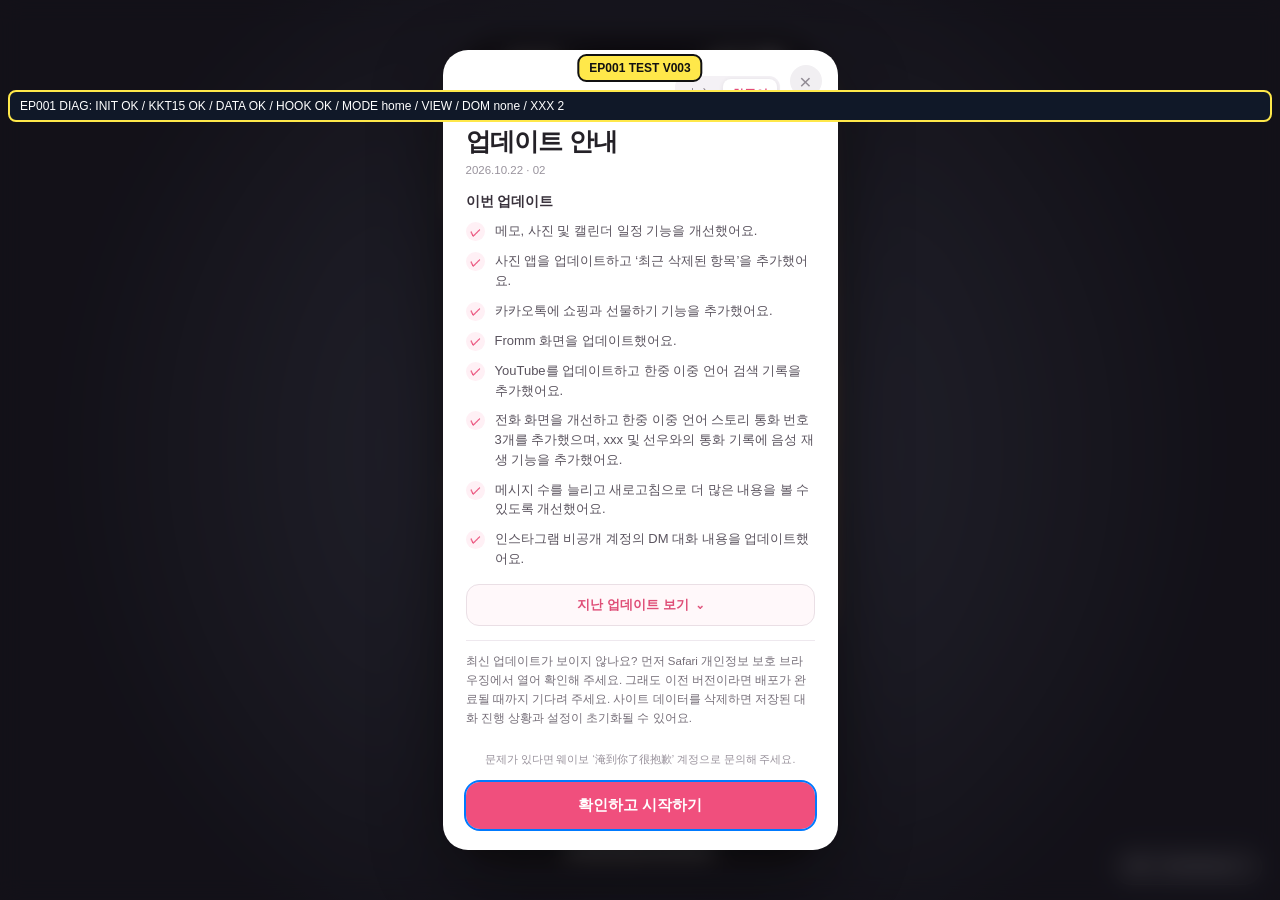
==== commit 5dc726dc: "EP001 V003 force visible KKT15 UI and expose actual runtime mode DOM diagnostics" ====
--- a/ep001-test/index.html
+++ b/ep001-test/index.html
@@ -114,7 +114,7 @@
 </style><link rel="stylesheet" href="./music/music.css?v=3"><style id="maker-credit-style">@media (min-width:600px){#maker-credits-link{position:fixed;z-index:101;right:18px;bottom:15px;padding:9px 13px;border-radius:999px;background:#ffffff18;border:1px solid #ffffff32;color:#fff;font:12px -apple-system,BlinkMacSystemFont,system-ui,sans-serif;text-decoration:none;backdrop-filter:blur(12px)}}@media(max-width:599px){#maker-credits-link{display:none}}</style><link rel="stylesheet" href="./fromm/fromm.css?v=2"><link rel="stylesheet" href="./notifications/notifications.css?v=2"><link rel="stylesheet" href="./settings/settings.css?v=1"><link rel="stylesheet" href="./site-notice.css?v=5"><link rel="stylesheet" href="./kakao/shop.css?v=1"><style id="calendar-photos-v24">
 .cal-nav .navback{font-size:14px}.cal-add{font-size:28px;line-height:1}.calcell{position:relative}.calcell.has-event:after{content:"";position:absolute;width:4px;height:4px;border-radius:50%;background:#ff3b30;bottom:2px;left:50%;transform:translateX(-50%)}.calcell.chosen.has-event:after{background:#fff}.cal-agenda{border-top:1px solid #e3e3e8;margin-top:16px;padding:14px 18px 90px}.cal-agenda h3{font-size:17px;margin:0 0 10px}.cal-event{min-height:54px;display:flex;align-items:center;gap:11px;border-bottom:1px solid #e8e8ed;padding:8px 2px}.cal-event>i{width:5px;height:36px;border-radius:3px;background:#ff3b30}.cal-event.private>i,.cal-event.user>i{background:#0a84ff}.cal-event span{display:flex;flex-direction:column;gap:4px}.cal-event b{font-size:14px}.cal-event small{font-size:12px;color:#8e8e93}.cal-empty{font-size:14px;color:#9a9aa2}.cal-form{padding:18px;overflow:auto}.cal-form>label,.cal-time-row label{display:flex;flex-direction:column;gap:7px;font-size:12px;color:#777;margin-bottom:16px}.cal-form input{height:45px;border:1px solid #dedee4;border-radius:11px;padding:0 12px;font-size:16px;background:#fff;color:#111}.cal-time-row{display:grid;grid-template-columns:1fr 1fr;gap:12px}.cal-form p{font-size:12px;color:#9a9aa2;line-height:1.5}.ph-album-cover.deleted{font-size:45px;color:#8e8e93;background:#f2f2f7}.ph-detail-title small{max-width:230px;white-space:nowrap;overflow:hidden;text-overflow:ellipsis}
 </style></head><body>
-<div id="ep001-build-proof" style="position:fixed;top:54px;left:50%;transform:translateX(-50%);z-index:2147483647;background:#ffe84a;color:#111;border:2px solid #111;border-radius:9px;padding:5px 10px;font:700 12px Arial,sans-serif;pointer-events:none">EP001 TEST V002</div><a id="maker-credits-link" href="./credits.html" rel="author" aria-label="제작자 정보">제작 · imsryforyan ↗</a><div id="device"><div id="wallpaper"></div>
+<div id="ep001-build-proof" style="position:fixed;top:54px;left:50%;transform:translateX(-50%);z-index:2147483647;background:#ffe84a;color:#111;border:2px solid #111;border-radius:9px;padding:5px 10px;font:700 12px Arial,sans-serif;pointer-events:none">EP001 TEST V003</div><a id="maker-credits-link" href="./credits.html" rel="author" aria-label="제작자 정보">제작 · imsryforyan ↗</a><div id="device"><div id="wallpaper"></div>
 <div id="home" class="layer homescreen" aria-label="홈 화면"><div class="widgetrow">
  <div class="widget-shell"><div class="widget weather" data-open="calendar"><div class="city">서울특별시</div><div class="temp">22°</div><svg viewBox="0 0 48 34"><circle cx="20" cy="12" r="10" fill="#fff6ad"/><path d="M9 29c-8-9 2-21 13-15 10-9 23 2 17 12-2 4-4 5-9 5H14z" fill="#f4f5f8"/></svg><div class="desc">대체로 흐림</div><div class="range">최고: 24° 최저: 17°</div></div><div class="widget-label">날씨</div></div>
  <div class="widget-shell"><div class="widget calendarwidget" data-open="calendar"><div class="wweekday" id="widget-weekday">화요일</div><div class="wday" id="widget-day">20</div><div class="noevent">오늘 예정된 이벤트 없음</div></div><div class="widget-label">캘린더</div></div>
@@ -459,7 +459,7 @@
 $('#passcode').addEventListener('click',e=>{if(e.target.closest('[data-pin-cancel]'))$('#passcode').classList.remove('active');if(e.target.closest('[data-pin-del]')){pin=pin.slice(0,-1);updatePin()}});
 let touchStart=null;$('#lock').addEventListener('touchstart',e=>{touchStart=e.touches[0].clientY},{passive:true});$('#lock').addEventListener('touchend',e=>{if(touchStart!==null&&touchStart-e.changedTouches[0].clientY>45)showPin();touchStart=null},{passive:true});$('#lock').addEventListener('click',e=>{if(e.target.closest('#flashlight'))toast('손전등 데모');else if(e.target.closest('#camera'))toast('카메라 데모');else showPin()});
 const appEl=$('#app'),frame=$('#appcontent');function closeApp(){if(typeof window.__KKT_EP_PAUSE__==='function')window.__KKT_EP_PAUSE__();clearCallTimers();activeCall=null;mode='home';sub='root';appEl.className='layer appscreen';appEl.style.display='none';$('#status').classList.remove('dark');$('#gesture').classList.remove('ink')}
-function openApp(n){if(isLocked){showPin();return}mode=n;sub='root';if(n==='phone'){phoneTab='recents';dial=''}if(n==='youtube'){ytSearchOpen=false;ytActiveVideo=''}appEl.className='layer appscreen active';appEl.style.display='block';render();if(n==='photos')loadPhotoManifest()}
+function openApp(n){if(isLocked){showPin();return}mode=n;sub='root';if(n==='phone'){phoneTab='recents';dial=''}if(n==='youtube'){ytSearchOpen=false;ytActiveVideo=''}appEl.className='layer appscreen active';appEl.style.display='block';render();if(n==='kakao'){window.__KKT15_TEST__?.open?.()}if(n==='photos')loadPhotoManifest()}
 $('#device').addEventListener('click',e=>{const b=e.target.closest('[data-open]');if(b&&!e.target.closest('#app'))openApp(b.dataset.open)});
 $('#homesearch').addEventListener('click',()=>toast('검색 기능은 다음 버전에서 추가됩니다'));
 $('#gesture').addEventListener('click',()=>{if(isLocked)showPin();else if(mode!=='home')closeApp()});let gestureY=null;$('#gesture').addEventListener('touchstart',e=>gestureY=e.touches[0].clientY,{passive:true});$('#gesture').addEventListener('touchend',e=>{if(gestureY!==null){if(isLocked)showPin();else if(mode!=='home')closeApp()}gestureY=null},{passive:true});
@@ -760,7 +760,7 @@
 </script>
 <style id="kkt15-style">
 #app.kkt15-mode{background:#fff;color:#191919}
-#kkt15{position:absolute;inset:0;background:#fff;color:#191919;font-family:-apple-system,BlinkMacSystemFont,"Apple SD Gothic Neo",sans-serif;overflow:hidden}
+#kkt15{z-index:9999;position:absolute;inset:0;background:#fff;color:#191919;font-family:-apple-system,BlinkMacSystemFont,"Apple SD Gothic Neo",sans-serif;overflow:hidden}
 #kkt15 *{box-sizing:border-box}#kkt15 button{font-family:inherit;color:inherit}
 .k15-head{height:54px;display:flex;align-items:center;padding:0 17px;background:#fff;gap:12px;border-bottom:1px solid transparent;position:relative;z-index:3}
 .k15-head h1{font-size:22px;line-height:1;font-weight:750;letter-spacing:-.6px;margin:0}.k15-head .k15-roomtitle{font-size:17px;font-weight:680;overflow:hidden;text-overflow:ellipsis;white-space:nowrap;max-width:220px}.k15-head small{font-size:12px;color:#8d8d8d;font-weight:500;margin-left:4px}.k15-grow{flex:1}.k15-ico{border:0;background:none;padding:7px;font-size:22px;line-height:1}.k15-back{font-size:32px;font-weight:250;padding:0 8px 3px 0}.k15-head-actions{display:flex;align-items:center;gap:2px}.k15-svg{width:23px;height:23px;fill:none;stroke:currentColor;stroke-width:1.8;stroke-linecap:round;stroke-linejoin:round;display:block}
@@ -850,7 +850,7 @@
 document.addEventListener('click',e=>{if(mode!=='kakao')return;const row=e.target.closest('[data-chat]');if(!row)return;const name=row.textContent||'';if(!name.includes('xxx'))return;e.preventDefault();e.stopImmediatePropagation();window.__KKT15_TEST__?.openChat?.('xxx')},true);S.addEventListener('input',e=>{if(mode==='kakao'&&e.target.id==='k15-search'){query15=e.target.value;let p=e.target.selectionStart;render15();let q=document.querySelector('#k15-search');if(q){q.focus();q.setSelectionRange(p,p)}}},true);S.addEventListener('submit',e=>{if(mode!=='kakao'||e.target.id!=='k15-form')return;e.preventDefault();e.stopImmediatePropagation();let x=data15.find(c=>c.id===chat15),t=draft15.trim();if(!t||t!==x?.scriptReply||x.scriptDone)return;clearTimeout(typeTimer15);let now=new Intl.DateTimeFormat('ko-KR',{hour:'numeric',minute:'2-digit',hour12:true}).format(new Date()),sent=['mine',t,now,'','unread'];x.messages.push(sent);x.preview=t;x.time='방금';draft15='';keyboard15=false;save15();render15();replyTimer15=setTimeout(()=>{sent[4]='read';typing15=true;save15();render15();replyTimer15=setTimeout(()=>{typing15=false;if(x.scriptNext){let at=new Intl.DateTimeFormat('ko-KR',{hour:'numeric',minute:'2-digit',hour12:true}).format(new Date());x.messages.push(['other',x.scriptNext,at]);x.preview=x.scriptNext;x.time='방금'}x.scriptDone=true;save15();render15()},1800)},1200)},true);
 document.addEventListener('visibilitychange',()=>{if(document.hidden)epPause15();else if(mode==='kakao'&&view15==='room'&&chat15==='xxx')epPlay15()});
 window.__EP001_DIAG__.renderHook=true;
-const prevRender15=render,prevBack15=back;render=function(){if(mode==='kakao'){tab15='chats';view15='';render15()}else prevRender15()};back=function(){if(mode==='kakao'&&view15){epPause15();view15='';render15()}else prevBack15()};window.__KKT15_TEST__={get data(){return data15},get contacts(){return contacts.map(c=>({...c}))},render:render15,open(){tab15='chats';view15='';render15()},openChat(id){epPause15();chat15=id;view15='room';keyboard15=false;draft15='';typing15=false;render15();if(id==='xxx')epPlay15()},get tab(){return tab15},get view(){return view15}};if(mode==='kakao')render15();
+const prevRender15=render,prevBack15=back;render=function(){if(mode==='kakao'){tab15='chats';view15='';render15()}else prevRender15()};back=function(){if(mode==='kakao'&&view15){epPause15();view15='';render15()}else prevBack15()};window.__KKT15_TEST__={get data(){return data15},get contacts(){return contacts.map(c=>({...c}))},render:render15,open(){tab15='chats';view15='';render15()},openChat(id){epPause15();chat15=id;view15='room';keyboard15=false;draft15='';typing15=false;render15();if(id==='xxx')epPlay15()},get tab(){return tab15},get view(){return view15},get mode(){return mode},get chat(){return chat15}};if(mode==='kakao')render15();
 })();
 </script>
 <script src="./locales/locale.js?v=3"></script>
@@ -867,7 +867,7 @@
 <script>
 (function(){
  const out=document.createElement('div');out.id='ep001-runtime-status';out.style.cssText='position:fixed;top:90px;left:8px;right:8px;z-index:2147483647;background:#101828;color:#fff;padding:7px 10px;border:2px solid #ffe84a;border-radius:8px;font:12px Arial,sans-serif;pointer-events:none';
- const check=()=>{const d=window.__EP001_DIAG__, k=window.__KKT15_TEST__;let t='EP001 DIAG: '+(d?'INIT OK':'INIT MISSING')+' / '+(k?'KKT15 OK':'KKT15 MISSING')+' / '+(d?.episode?'DATA OK':'DATA MISSING')+' / '+(d?.renderHook?'HOOK OK':'HOOK MISSING');if(k){t+=' / '+k.view;const x=k.data?.find?.(a=>a.id==='xxx');t+=' / XXX '+(x?.messages?.length||0)}out.textContent=t};document.body.appendChild(out);check();setInterval(check,1000);
+ const check=()=>{const d=window.__EP001_DIAG__, k=window.__KKT15_TEST__;let t='EP001 DIAG: '+(d?'INIT OK':'INIT MISSING')+' / '+(k?'KKT15 OK':'KKT15 MISSING')+' / '+(d?.episode?'DATA OK':'DATA MISSING')+' / '+(d?.renderHook?'HOOK OK':'HOOK MISSING');if(k){t+=' / MODE '+k.mode+' / VIEW '+k.view+' / DOM '+(document.querySelector('#appcontent')?.firstElementChild?.id||'none');const x=k.data?.find?.(a=>a.id==='xxx');t+=' / XXX '+(x?.messages?.length||0)}out.textContent=t};document.body.appendChild(out);check();setInterval(check,1000);
 })();
 </script>
 <script id="ep001-kkt-open-fix">
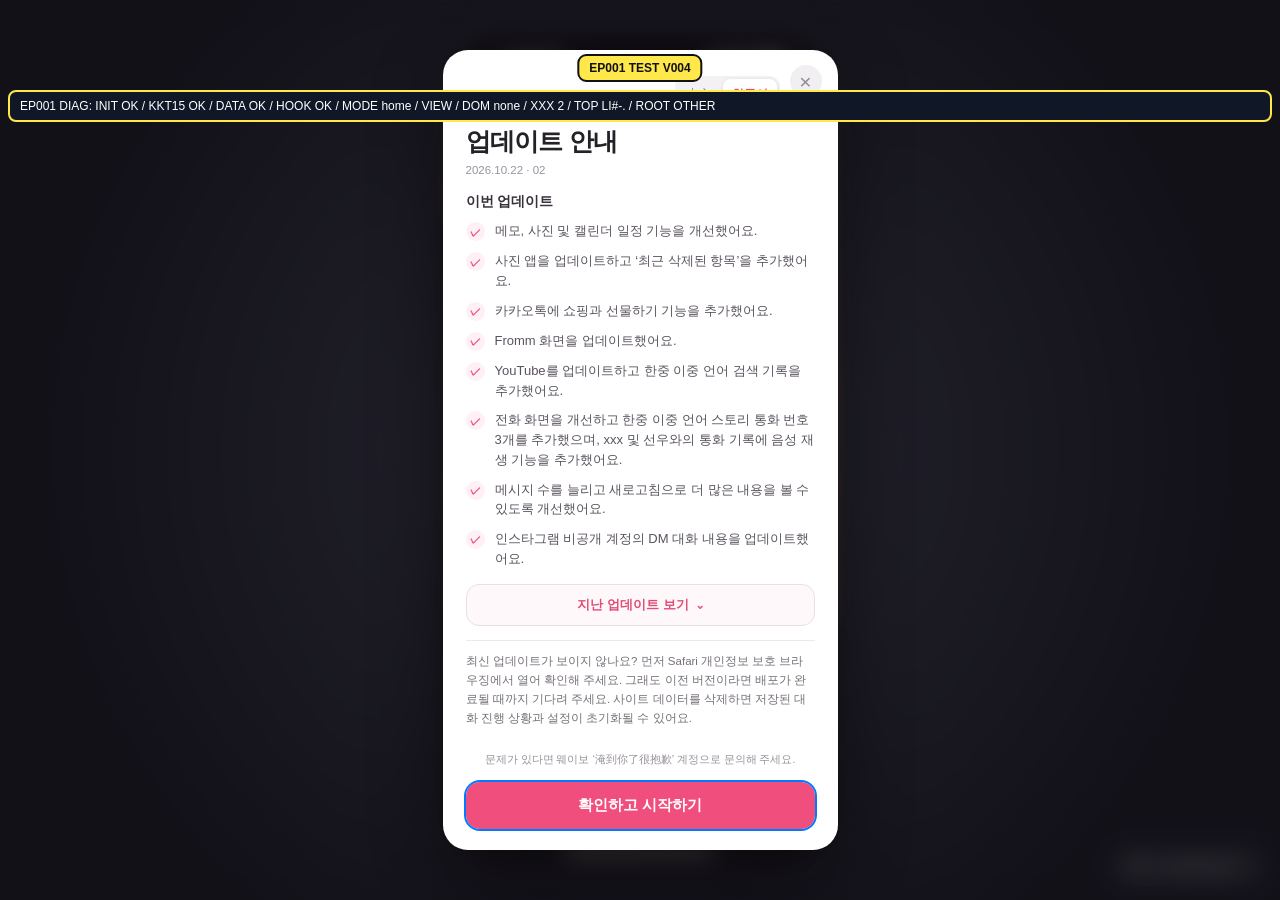
==== commit a3809456: "EP001 V004 identify visible overlay element obscuring KKT15 renderer" ====
--- a/ep001-test/index.html
+++ b/ep001-test/index.html
@@ -114,7 +114,7 @@
 </style><link rel="stylesheet" href="./music/music.css?v=3"><style id="maker-credit-style">@media (min-width:600px){#maker-credits-link{position:fixed;z-index:101;right:18px;bottom:15px;padding:9px 13px;border-radius:999px;background:#ffffff18;border:1px solid #ffffff32;color:#fff;font:12px -apple-system,BlinkMacSystemFont,system-ui,sans-serif;text-decoration:none;backdrop-filter:blur(12px)}}@media(max-width:599px){#maker-credits-link{display:none}}</style><link rel="stylesheet" href="./fromm/fromm.css?v=2"><link rel="stylesheet" href="./notifications/notifications.css?v=2"><link rel="stylesheet" href="./settings/settings.css?v=1"><link rel="stylesheet" href="./site-notice.css?v=5"><link rel="stylesheet" href="./kakao/shop.css?v=1"><style id="calendar-photos-v24">
 .cal-nav .navback{font-size:14px}.cal-add{font-size:28px;line-height:1}.calcell{position:relative}.calcell.has-event:after{content:"";position:absolute;width:4px;height:4px;border-radius:50%;background:#ff3b30;bottom:2px;left:50%;transform:translateX(-50%)}.calcell.chosen.has-event:after{background:#fff}.cal-agenda{border-top:1px solid #e3e3e8;margin-top:16px;padding:14px 18px 90px}.cal-agenda h3{font-size:17px;margin:0 0 10px}.cal-event{min-height:54px;display:flex;align-items:center;gap:11px;border-bottom:1px solid #e8e8ed;padding:8px 2px}.cal-event>i{width:5px;height:36px;border-radius:3px;background:#ff3b30}.cal-event.private>i,.cal-event.user>i{background:#0a84ff}.cal-event span{display:flex;flex-direction:column;gap:4px}.cal-event b{font-size:14px}.cal-event small{font-size:12px;color:#8e8e93}.cal-empty{font-size:14px;color:#9a9aa2}.cal-form{padding:18px;overflow:auto}.cal-form>label,.cal-time-row label{display:flex;flex-direction:column;gap:7px;font-size:12px;color:#777;margin-bottom:16px}.cal-form input{height:45px;border:1px solid #dedee4;border-radius:11px;padding:0 12px;font-size:16px;background:#fff;color:#111}.cal-time-row{display:grid;grid-template-columns:1fr 1fr;gap:12px}.cal-form p{font-size:12px;color:#9a9aa2;line-height:1.5}.ph-album-cover.deleted{font-size:45px;color:#8e8e93;background:#f2f2f7}.ph-detail-title small{max-width:230px;white-space:nowrap;overflow:hidden;text-overflow:ellipsis}
 </style></head><body>
-<div id="ep001-build-proof" style="position:fixed;top:54px;left:50%;transform:translateX(-50%);z-index:2147483647;background:#ffe84a;color:#111;border:2px solid #111;border-radius:9px;padding:5px 10px;font:700 12px Arial,sans-serif;pointer-events:none">EP001 TEST V003</div><a id="maker-credits-link" href="./credits.html" rel="author" aria-label="제작자 정보">제작 · imsryforyan ↗</a><div id="device"><div id="wallpaper"></div>
+<div id="ep001-build-proof" style="position:fixed;top:54px;left:50%;transform:translateX(-50%);z-index:2147483647;background:#ffe84a;color:#111;border:2px solid #111;border-radius:9px;padding:5px 10px;font:700 12px Arial,sans-serif;pointer-events:none">EP001 TEST V004</div><a id="maker-credits-link" href="./credits.html" rel="author" aria-label="제작자 정보">제작 · imsryforyan ↗</a><div id="device"><div id="wallpaper"></div>
 <div id="home" class="layer homescreen" aria-label="홈 화면"><div class="widgetrow">
  <div class="widget-shell"><div class="widget weather" data-open="calendar"><div class="city">서울특별시</div><div class="temp">22°</div><svg viewBox="0 0 48 34"><circle cx="20" cy="12" r="10" fill="#fff6ad"/><path d="M9 29c-8-9 2-21 13-15 10-9 23 2 17 12-2 4-4 5-9 5H14z" fill="#f4f5f8"/></svg><div class="desc">대체로 흐림</div><div class="range">최고: 24° 최저: 17°</div></div><div class="widget-label">날씨</div></div>
  <div class="widget-shell"><div class="widget calendarwidget" data-open="calendar"><div class="wweekday" id="widget-weekday">화요일</div><div class="wday" id="widget-day">20</div><div class="noevent">오늘 예정된 이벤트 없음</div></div><div class="widget-label">캘린더</div></div>
@@ -867,7 +867,7 @@
 <script>
 (function(){
  const out=document.createElement('div');out.id='ep001-runtime-status';out.style.cssText='position:fixed;top:90px;left:8px;right:8px;z-index:2147483647;background:#101828;color:#fff;padding:7px 10px;border:2px solid #ffe84a;border-radius:8px;font:12px Arial,sans-serif;pointer-events:none';
- const check=()=>{const d=window.__EP001_DIAG__, k=window.__KKT15_TEST__;let t='EP001 DIAG: '+(d?'INIT OK':'INIT MISSING')+' / '+(k?'KKT15 OK':'KKT15 MISSING')+' / '+(d?.episode?'DATA OK':'DATA MISSING')+' / '+(d?.renderHook?'HOOK OK':'HOOK MISSING');if(k){t+=' / MODE '+k.mode+' / VIEW '+k.view+' / DOM '+(document.querySelector('#appcontent')?.firstElementChild?.id||'none');const x=k.data?.find?.(a=>a.id==='xxx');t+=' / XXX '+(x?.messages?.length||0)}out.textContent=t};document.body.appendChild(out);check();setInterval(check,1000);
+ const check=()=>{const d=window.__EP001_DIAG__, k=window.__KKT15_TEST__;let t='EP001 DIAG: '+(d?'INIT OK':'INIT MISSING')+' / '+(k?'KKT15 OK':'KKT15 MISSING')+' / '+(d?.episode?'DATA OK':'DATA MISSING')+' / '+(d?.renderHook?'HOOK OK':'HOOK MISSING');if(k){t+=' / MODE '+k.mode+' / VIEW '+k.view+' / DOM '+(document.querySelector('#appcontent')?.firstElementChild?.id||'none');const x=k.data?.find?.(a=>a.id==='xxx');t+=' / XXX '+(x?.messages?.length||0);const y=Math.round(innerHeight*.62),at=document.elementFromPoint(innerWidth/2,y);t+=' / TOP '+(at?.tagName||'?')+'#'+(at?.id||'-')+'.'+String(at?.className||'').slice(0,28)+' / ROOT '+(at?.closest('#kkt15')?'KKT15':'OTHER')}out.textContent=t};document.body.appendChild(out);check();setInterval(check,1000);
 })();
 </script>
 <script id="ep001-kkt-open-fix">
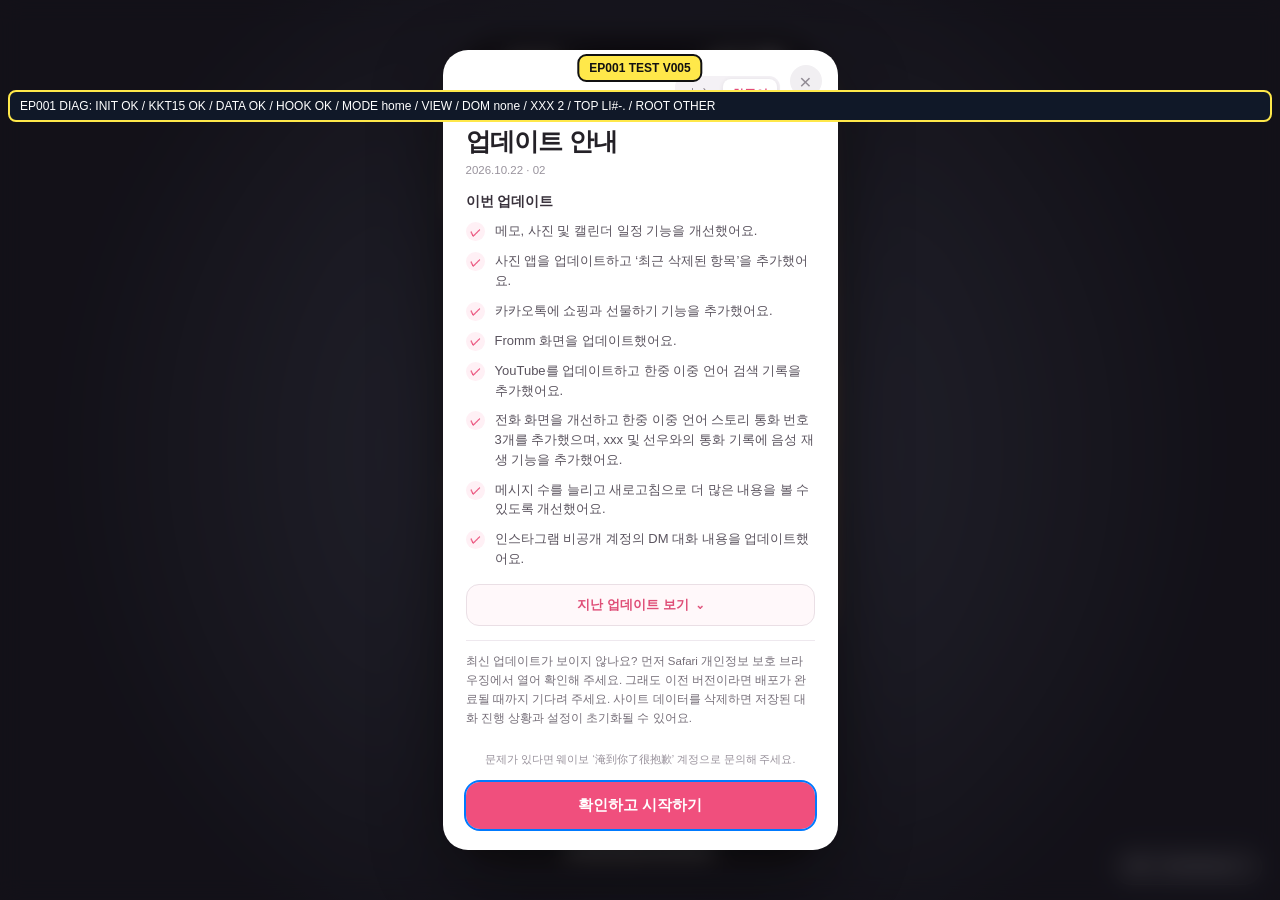
==== commit 3c94e63e: "EP001 V005 bypass Kakao list and enter xxx episode room directly in test build" ====
--- a/ep001-test/index.html
+++ b/ep001-test/index.html
@@ -114,7 +114,7 @@
 </style><link rel="stylesheet" href="./music/music.css?v=3"><style id="maker-credit-style">@media (min-width:600px){#maker-credits-link{position:fixed;z-index:101;right:18px;bottom:15px;padding:9px 13px;border-radius:999px;background:#ffffff18;border:1px solid #ffffff32;color:#fff;font:12px -apple-system,BlinkMacSystemFont,system-ui,sans-serif;text-decoration:none;backdrop-filter:blur(12px)}}@media(max-width:599px){#maker-credits-link{display:none}}</style><link rel="stylesheet" href="./fromm/fromm.css?v=2"><link rel="stylesheet" href="./notifications/notifications.css?v=2"><link rel="stylesheet" href="./settings/settings.css?v=1"><link rel="stylesheet" href="./site-notice.css?v=5"><link rel="stylesheet" href="./kakao/shop.css?v=1"><style id="calendar-photos-v24">
 .cal-nav .navback{font-size:14px}.cal-add{font-size:28px;line-height:1}.calcell{position:relative}.calcell.has-event:after{content:"";position:absolute;width:4px;height:4px;border-radius:50%;background:#ff3b30;bottom:2px;left:50%;transform:translateX(-50%)}.calcell.chosen.has-event:after{background:#fff}.cal-agenda{border-top:1px solid #e3e3e8;margin-top:16px;padding:14px 18px 90px}.cal-agenda h3{font-size:17px;margin:0 0 10px}.cal-event{min-height:54px;display:flex;align-items:center;gap:11px;border-bottom:1px solid #e8e8ed;padding:8px 2px}.cal-event>i{width:5px;height:36px;border-radius:3px;background:#ff3b30}.cal-event.private>i,.cal-event.user>i{background:#0a84ff}.cal-event span{display:flex;flex-direction:column;gap:4px}.cal-event b{font-size:14px}.cal-event small{font-size:12px;color:#8e8e93}.cal-empty{font-size:14px;color:#9a9aa2}.cal-form{padding:18px;overflow:auto}.cal-form>label,.cal-time-row label{display:flex;flex-direction:column;gap:7px;font-size:12px;color:#777;margin-bottom:16px}.cal-form input{height:45px;border:1px solid #dedee4;border-radius:11px;padding:0 12px;font-size:16px;background:#fff;color:#111}.cal-time-row{display:grid;grid-template-columns:1fr 1fr;gap:12px}.cal-form p{font-size:12px;color:#9a9aa2;line-height:1.5}.ph-album-cover.deleted{font-size:45px;color:#8e8e93;background:#f2f2f7}.ph-detail-title small{max-width:230px;white-space:nowrap;overflow:hidden;text-overflow:ellipsis}
 </style></head><body>
-<div id="ep001-build-proof" style="position:fixed;top:54px;left:50%;transform:translateX(-50%);z-index:2147483647;background:#ffe84a;color:#111;border:2px solid #111;border-radius:9px;padding:5px 10px;font:700 12px Arial,sans-serif;pointer-events:none">EP001 TEST V004</div><a id="maker-credits-link" href="./credits.html" rel="author" aria-label="제작자 정보">제작 · imsryforyan ↗</a><div id="device"><div id="wallpaper"></div>
+<div id="ep001-build-proof" style="position:fixed;top:54px;left:50%;transform:translateX(-50%);z-index:2147483647;background:#ffe84a;color:#111;border:2px solid #111;border-radius:9px;padding:5px 10px;font:700 12px Arial,sans-serif;pointer-events:none">EP001 TEST V005</div><a id="maker-credits-link" href="./credits.html" rel="author" aria-label="제작자 정보">제작 · imsryforyan ↗</a><div id="device"><div id="wallpaper"></div>
 <div id="home" class="layer homescreen" aria-label="홈 화면"><div class="widgetrow">
  <div class="widget-shell"><div class="widget weather" data-open="calendar"><div class="city">서울특별시</div><div class="temp">22°</div><svg viewBox="0 0 48 34"><circle cx="20" cy="12" r="10" fill="#fff6ad"/><path d="M9 29c-8-9 2-21 13-15 10-9 23 2 17 12-2 4-4 5-9 5H14z" fill="#f4f5f8"/></svg><div class="desc">대체로 흐림</div><div class="range">최고: 24° 최저: 17°</div></div><div class="widget-label">날씨</div></div>
  <div class="widget-shell"><div class="widget calendarwidget" data-open="calendar"><div class="wweekday" id="widget-weekday">화요일</div><div class="wday" id="widget-day">20</div><div class="noevent">오늘 예정된 이벤트 없음</div></div><div class="widget-label">캘린더</div></div>
@@ -459,7 +459,7 @@
 $('#passcode').addEventListener('click',e=>{if(e.target.closest('[data-pin-cancel]'))$('#passcode').classList.remove('active');if(e.target.closest('[data-pin-del]')){pin=pin.slice(0,-1);updatePin()}});
 let touchStart=null;$('#lock').addEventListener('touchstart',e=>{touchStart=e.touches[0].clientY},{passive:true});$('#lock').addEventListener('touchend',e=>{if(touchStart!==null&&touchStart-e.changedTouches[0].clientY>45)showPin();touchStart=null},{passive:true});$('#lock').addEventListener('click',e=>{if(e.target.closest('#flashlight'))toast('손전등 데모');else if(e.target.closest('#camera'))toast('카메라 데모');else showPin()});
 const appEl=$('#app'),frame=$('#appcontent');function closeApp(){if(typeof window.__KKT_EP_PAUSE__==='function')window.__KKT_EP_PAUSE__();clearCallTimers();activeCall=null;mode='home';sub='root';appEl.className='layer appscreen';appEl.style.display='none';$('#status').classList.remove('dark');$('#gesture').classList.remove('ink')}
-function openApp(n){if(isLocked){showPin();return}mode=n;sub='root';if(n==='phone'){phoneTab='recents';dial=''}if(n==='youtube'){ytSearchOpen=false;ytActiveVideo=''}appEl.className='layer appscreen active';appEl.style.display='block';render();if(n==='kakao'){window.__KKT15_TEST__?.open?.()}if(n==='photos')loadPhotoManifest()}
+function openApp(n){if(isLocked){showPin();return}mode=n;sub='root';if(n==='phone'){phoneTab='recents';dial=''}if(n==='youtube'){ytSearchOpen=false;ytActiveVideo=''}appEl.className='layer appscreen active';appEl.style.display='block';render();if(n==='kakao'){window.__KKT15_TEST__?.openChat?.('xxx')}if(n==='photos')loadPhotoManifest()}
 $('#device').addEventListener('click',e=>{const b=e.target.closest('[data-open]');if(b&&!e.target.closest('#app'))openApp(b.dataset.open)});
 $('#homesearch').addEventListener('click',()=>toast('검색 기능은 다음 버전에서 추가됩니다'));
 $('#gesture').addEventListener('click',()=>{if(isLocked)showPin();else if(mode!=='home')closeApp()});let gestureY=null;$('#gesture').addEventListener('touchstart',e=>gestureY=e.touches[0].clientY,{passive:true});$('#gesture').addEventListener('touchend',e=>{if(gestureY!==null){if(isLocked)showPin();else if(mode!=='home')closeApp()}gestureY=null},{passive:true});
@@ -850,7 +850,7 @@
 document.addEventListener('click',e=>{if(mode!=='kakao')return;const row=e.target.closest('[data-chat]');if(!row)return;const name=row.textContent||'';if(!name.includes('xxx'))return;e.preventDefault();e.stopImmediatePropagation();window.__KKT15_TEST__?.openChat?.('xxx')},true);S.addEventListener('input',e=>{if(mode==='kakao'&&e.target.id==='k15-search'){query15=e.target.value;let p=e.target.selectionStart;render15();let q=document.querySelector('#k15-search');if(q){q.focus();q.setSelectionRange(p,p)}}},true);S.addEventListener('submit',e=>{if(mode!=='kakao'||e.target.id!=='k15-form')return;e.preventDefault();e.stopImmediatePropagation();let x=data15.find(c=>c.id===chat15),t=draft15.trim();if(!t||t!==x?.scriptReply||x.scriptDone)return;clearTimeout(typeTimer15);let now=new Intl.DateTimeFormat('ko-KR',{hour:'numeric',minute:'2-digit',hour12:true}).format(new Date()),sent=['mine',t,now,'','unread'];x.messages.push(sent);x.preview=t;x.time='방금';draft15='';keyboard15=false;save15();render15();replyTimer15=setTimeout(()=>{sent[4]='read';typing15=true;save15();render15();replyTimer15=setTimeout(()=>{typing15=false;if(x.scriptNext){let at=new Intl.DateTimeFormat('ko-KR',{hour:'numeric',minute:'2-digit',hour12:true}).format(new Date());x.messages.push(['other',x.scriptNext,at]);x.preview=x.scriptNext;x.time='방금'}x.scriptDone=true;save15();render15()},1800)},1200)},true);
 document.addEventListener('visibilitychange',()=>{if(document.hidden)epPause15();else if(mode==='kakao'&&view15==='room'&&chat15==='xxx')epPlay15()});
 window.__EP001_DIAG__.renderHook=true;
-const prevRender15=render,prevBack15=back;render=function(){if(mode==='kakao'){tab15='chats';view15='';render15()}else prevRender15()};back=function(){if(mode==='kakao'&&view15){epPause15();view15='';render15()}else prevBack15()};window.__KKT15_TEST__={get data(){return data15},get contacts(){return contacts.map(c=>({...c}))},render:render15,open(){tab15='chats';view15='';render15()},openChat(id){epPause15();chat15=id;view15='room';keyboard15=false;draft15='';typing15=false;render15();if(id==='xxx')epPlay15()},get tab(){return tab15},get view(){return view15},get mode(){return mode},get chat(){return chat15}};if(mode==='kakao')render15();
+const prevRender15=render,prevBack15=back;render=function(){if(mode==='kakao'){tab15='chats';view15='';render15()}else prevRender15()};back=function(){if(mode==='kakao'&&view15){epPause15();view15='';render15()}else prevBack15()};window.__KKT15_TEST__={get data(){return data15},get contacts(){return contacts.map(c=>({...c}))},render:render15,open(){tab15='chats';view15='';render15()},openChat(id){epPause15();chat15=id;view15='room';keyboard15=false;draft15='';typing15=false;render15();if(id==='xxx')epPlay15()},get tab(){return tab15},get view(){return view15},get mode(){return mode},get chat(){return chat15}};if(mode==='kakao'){render15();window.__KKT15_TEST__?.openChat?.('xxx')}
 })();
 </script>
 <script src="./locales/locale.js?v=3"></script>
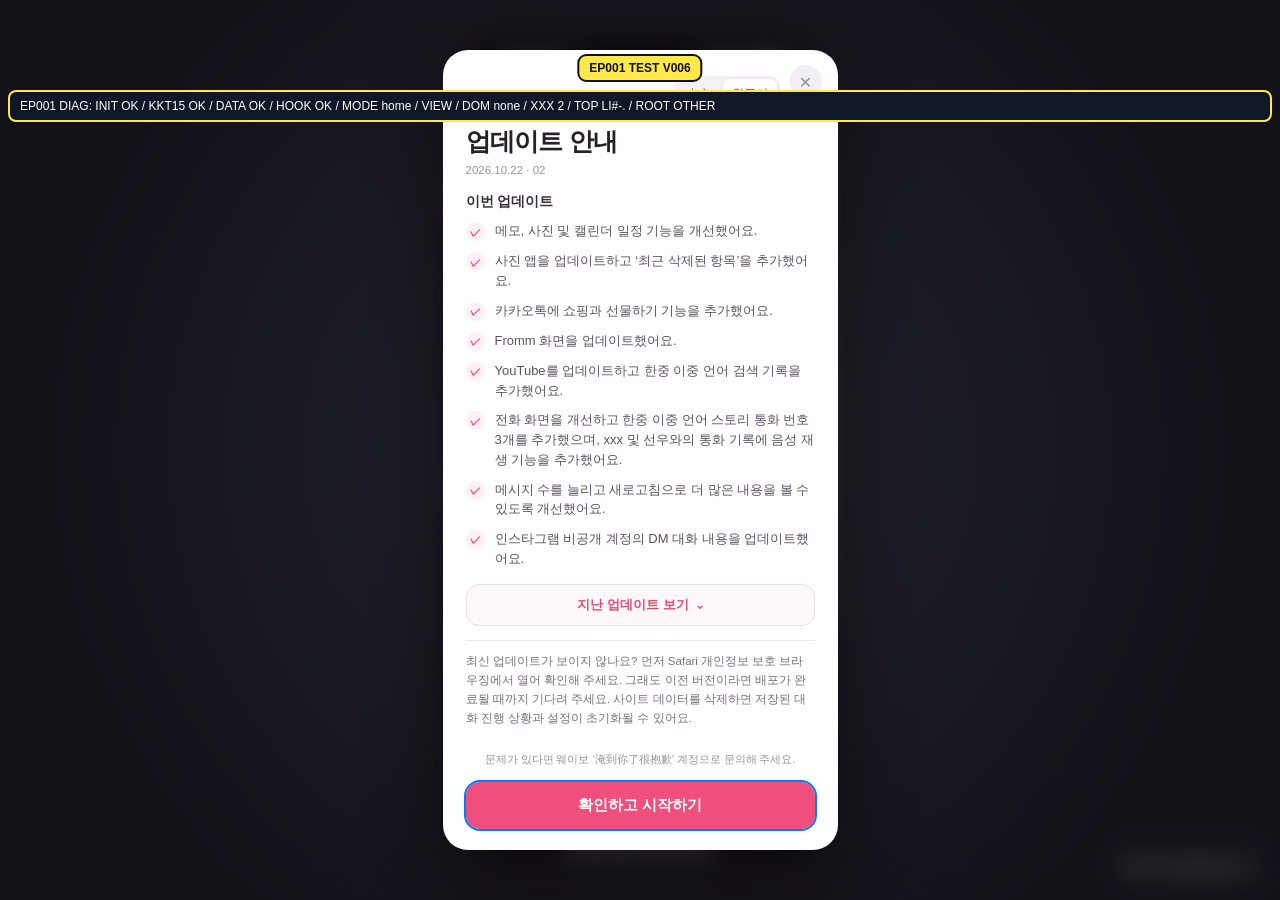
==== commit 17d910ce: "EP001 V006 restore normal Kakao chat list entry using verified KKT15 room player" ====
--- a/ep001-test/index.html
+++ b/ep001-test/index.html
@@ -114,7 +114,7 @@
 </style><link rel="stylesheet" href="./music/music.css?v=3"><style id="maker-credit-style">@media (min-width:600px){#maker-credits-link{position:fixed;z-index:101;right:18px;bottom:15px;padding:9px 13px;border-radius:999px;background:#ffffff18;border:1px solid #ffffff32;color:#fff;font:12px -apple-system,BlinkMacSystemFont,system-ui,sans-serif;text-decoration:none;backdrop-filter:blur(12px)}}@media(max-width:599px){#maker-credits-link{display:none}}</style><link rel="stylesheet" href="./fromm/fromm.css?v=2"><link rel="stylesheet" href="./notifications/notifications.css?v=2"><link rel="stylesheet" href="./settings/settings.css?v=1"><link rel="stylesheet" href="./site-notice.css?v=5"><link rel="stylesheet" href="./kakao/shop.css?v=1"><style id="calendar-photos-v24">
 .cal-nav .navback{font-size:14px}.cal-add{font-size:28px;line-height:1}.calcell{position:relative}.calcell.has-event:after{content:"";position:absolute;width:4px;height:4px;border-radius:50%;background:#ff3b30;bottom:2px;left:50%;transform:translateX(-50%)}.calcell.chosen.has-event:after{background:#fff}.cal-agenda{border-top:1px solid #e3e3e8;margin-top:16px;padding:14px 18px 90px}.cal-agenda h3{font-size:17px;margin:0 0 10px}.cal-event{min-height:54px;display:flex;align-items:center;gap:11px;border-bottom:1px solid #e8e8ed;padding:8px 2px}.cal-event>i{width:5px;height:36px;border-radius:3px;background:#ff3b30}.cal-event.private>i,.cal-event.user>i{background:#0a84ff}.cal-event span{display:flex;flex-direction:column;gap:4px}.cal-event b{font-size:14px}.cal-event small{font-size:12px;color:#8e8e93}.cal-empty{font-size:14px;color:#9a9aa2}.cal-form{padding:18px;overflow:auto}.cal-form>label,.cal-time-row label{display:flex;flex-direction:column;gap:7px;font-size:12px;color:#777;margin-bottom:16px}.cal-form input{height:45px;border:1px solid #dedee4;border-radius:11px;padding:0 12px;font-size:16px;background:#fff;color:#111}.cal-time-row{display:grid;grid-template-columns:1fr 1fr;gap:12px}.cal-form p{font-size:12px;color:#9a9aa2;line-height:1.5}.ph-album-cover.deleted{font-size:45px;color:#8e8e93;background:#f2f2f7}.ph-detail-title small{max-width:230px;white-space:nowrap;overflow:hidden;text-overflow:ellipsis}
 </style></head><body>
-<div id="ep001-build-proof" style="position:fixed;top:54px;left:50%;transform:translateX(-50%);z-index:2147483647;background:#ffe84a;color:#111;border:2px solid #111;border-radius:9px;padding:5px 10px;font:700 12px Arial,sans-serif;pointer-events:none">EP001 TEST V005</div><a id="maker-credits-link" href="./credits.html" rel="author" aria-label="제작자 정보">제작 · imsryforyan ↗</a><div id="device"><div id="wallpaper"></div>
+<div id="ep001-build-proof" style="position:fixed;top:54px;left:50%;transform:translateX(-50%);z-index:2147483647;background:#ffe84a;color:#111;border:2px solid #111;border-radius:9px;padding:5px 10px;font:700 12px Arial,sans-serif;pointer-events:none">EP001 TEST V006</div><a id="maker-credits-link" href="./credits.html" rel="author" aria-label="제작자 정보">제작 · imsryforyan ↗</a><div id="device"><div id="wallpaper"></div>
 <div id="home" class="layer homescreen" aria-label="홈 화면"><div class="widgetrow">
  <div class="widget-shell"><div class="widget weather" data-open="calendar"><div class="city">서울특별시</div><div class="temp">22°</div><svg viewBox="0 0 48 34"><circle cx="20" cy="12" r="10" fill="#fff6ad"/><path d="M9 29c-8-9 2-21 13-15 10-9 23 2 17 12-2 4-4 5-9 5H14z" fill="#f4f5f8"/></svg><div class="desc">대체로 흐림</div><div class="range">최고: 24° 최저: 17°</div></div><div class="widget-label">날씨</div></div>
  <div class="widget-shell"><div class="widget calendarwidget" data-open="calendar"><div class="wweekday" id="widget-weekday">화요일</div><div class="wday" id="widget-day">20</div><div class="noevent">오늘 예정된 이벤트 없음</div></div><div class="widget-label">캘린더</div></div>
@@ -459,7 +459,7 @@
 $('#passcode').addEventListener('click',e=>{if(e.target.closest('[data-pin-cancel]'))$('#passcode').classList.remove('active');if(e.target.closest('[data-pin-del]')){pin=pin.slice(0,-1);updatePin()}});
 let touchStart=null;$('#lock').addEventListener('touchstart',e=>{touchStart=e.touches[0].clientY},{passive:true});$('#lock').addEventListener('touchend',e=>{if(touchStart!==null&&touchStart-e.changedTouches[0].clientY>45)showPin();touchStart=null},{passive:true});$('#lock').addEventListener('click',e=>{if(e.target.closest('#flashlight'))toast('손전등 데모');else if(e.target.closest('#camera'))toast('카메라 데모');else showPin()});
 const appEl=$('#app'),frame=$('#appcontent');function closeApp(){if(typeof window.__KKT_EP_PAUSE__==='function')window.__KKT_EP_PAUSE__();clearCallTimers();activeCall=null;mode='home';sub='root';appEl.className='layer appscreen';appEl.style.display='none';$('#status').classList.remove('dark');$('#gesture').classList.remove('ink')}
-function openApp(n){if(isLocked){showPin();return}mode=n;sub='root';if(n==='phone'){phoneTab='recents';dial=''}if(n==='youtube'){ytSearchOpen=false;ytActiveVideo=''}appEl.className='layer appscreen active';appEl.style.display='block';render();if(n==='kakao'){window.__KKT15_TEST__?.openChat?.('xxx')}if(n==='photos')loadPhotoManifest()}
+function openApp(n){if(isLocked){showPin();return}mode=n;sub='root';if(n==='phone'){phoneTab='recents';dial=''}if(n==='youtube'){ytSearchOpen=false;ytActiveVideo=''}appEl.className='layer appscreen active';appEl.style.display='block';render();if(n==='kakao'){window.__KKT15_TEST__?.open?.()}if(n==='photos')loadPhotoManifest()}
 $('#device').addEventListener('click',e=>{const b=e.target.closest('[data-open]');if(b&&!e.target.closest('#app'))openApp(b.dataset.open)});
 $('#homesearch').addEventListener('click',()=>toast('검색 기능은 다음 버전에서 추가됩니다'));
 $('#gesture').addEventListener('click',()=>{if(isLocked)showPin();else if(mode!=='home')closeApp()});let gestureY=null;$('#gesture').addEventListener('touchstart',e=>gestureY=e.touches[0].clientY,{passive:true});$('#gesture').addEventListener('touchend',e=>{if(gestureY!==null){if(isLocked)showPin();else if(mode!=='home')closeApp()}gestureY=null},{passive:true});
@@ -850,7 +850,7 @@
 document.addEventListener('click',e=>{if(mode!=='kakao')return;const row=e.target.closest('[data-chat]');if(!row)return;const name=row.textContent||'';if(!name.includes('xxx'))return;e.preventDefault();e.stopImmediatePropagation();window.__KKT15_TEST__?.openChat?.('xxx')},true);S.addEventListener('input',e=>{if(mode==='kakao'&&e.target.id==='k15-search'){query15=e.target.value;let p=e.target.selectionStart;render15();let q=document.querySelector('#k15-search');if(q){q.focus();q.setSelectionRange(p,p)}}},true);S.addEventListener('submit',e=>{if(mode!=='kakao'||e.target.id!=='k15-form')return;e.preventDefault();e.stopImmediatePropagation();let x=data15.find(c=>c.id===chat15),t=draft15.trim();if(!t||t!==x?.scriptReply||x.scriptDone)return;clearTimeout(typeTimer15);let now=new Intl.DateTimeFormat('ko-KR',{hour:'numeric',minute:'2-digit',hour12:true}).format(new Date()),sent=['mine',t,now,'','unread'];x.messages.push(sent);x.preview=t;x.time='방금';draft15='';keyboard15=false;save15();render15();replyTimer15=setTimeout(()=>{sent[4]='read';typing15=true;save15();render15();replyTimer15=setTimeout(()=>{typing15=false;if(x.scriptNext){let at=new Intl.DateTimeFormat('ko-KR',{hour:'numeric',minute:'2-digit',hour12:true}).format(new Date());x.messages.push(['other',x.scriptNext,at]);x.preview=x.scriptNext;x.time='방금'}x.scriptDone=true;save15();render15()},1800)},1200)},true);
 document.addEventListener('visibilitychange',()=>{if(document.hidden)epPause15();else if(mode==='kakao'&&view15==='room'&&chat15==='xxx')epPlay15()});
 window.__EP001_DIAG__.renderHook=true;
-const prevRender15=render,prevBack15=back;render=function(){if(mode==='kakao'){tab15='chats';view15='';render15()}else prevRender15()};back=function(){if(mode==='kakao'&&view15){epPause15();view15='';render15()}else prevBack15()};window.__KKT15_TEST__={get data(){return data15},get contacts(){return contacts.map(c=>({...c}))},render:render15,open(){tab15='chats';view15='';render15()},openChat(id){epPause15();chat15=id;view15='room';keyboard15=false;draft15='';typing15=false;render15();if(id==='xxx')epPlay15()},get tab(){return tab15},get view(){return view15},get mode(){return mode},get chat(){return chat15}};if(mode==='kakao'){render15();window.__KKT15_TEST__?.openChat?.('xxx')}
+const prevRender15=render,prevBack15=back;render=function(){if(mode==='kakao'){tab15='chats';view15='';render15()}else prevRender15()};back=function(){if(mode==='kakao'&&view15){epPause15();view15='';render15()}else prevBack15()};window.__KKT15_TEST__={get data(){return data15},get contacts(){return contacts.map(c=>({...c}))},render:render15,open(){tab15='chats';view15='';render15()},openChat(id){epPause15();chat15=id;view15='room';keyboard15=false;draft15='';typing15=false;render15();if(id==='xxx')epPlay15()},get tab(){return tab15},get view(){return view15},get mode(){return mode},get chat(){return chat15}};if(mode==='kakao')render15()
 })();
 </script>
 <script src="./locales/locale.js?v=3"></script>
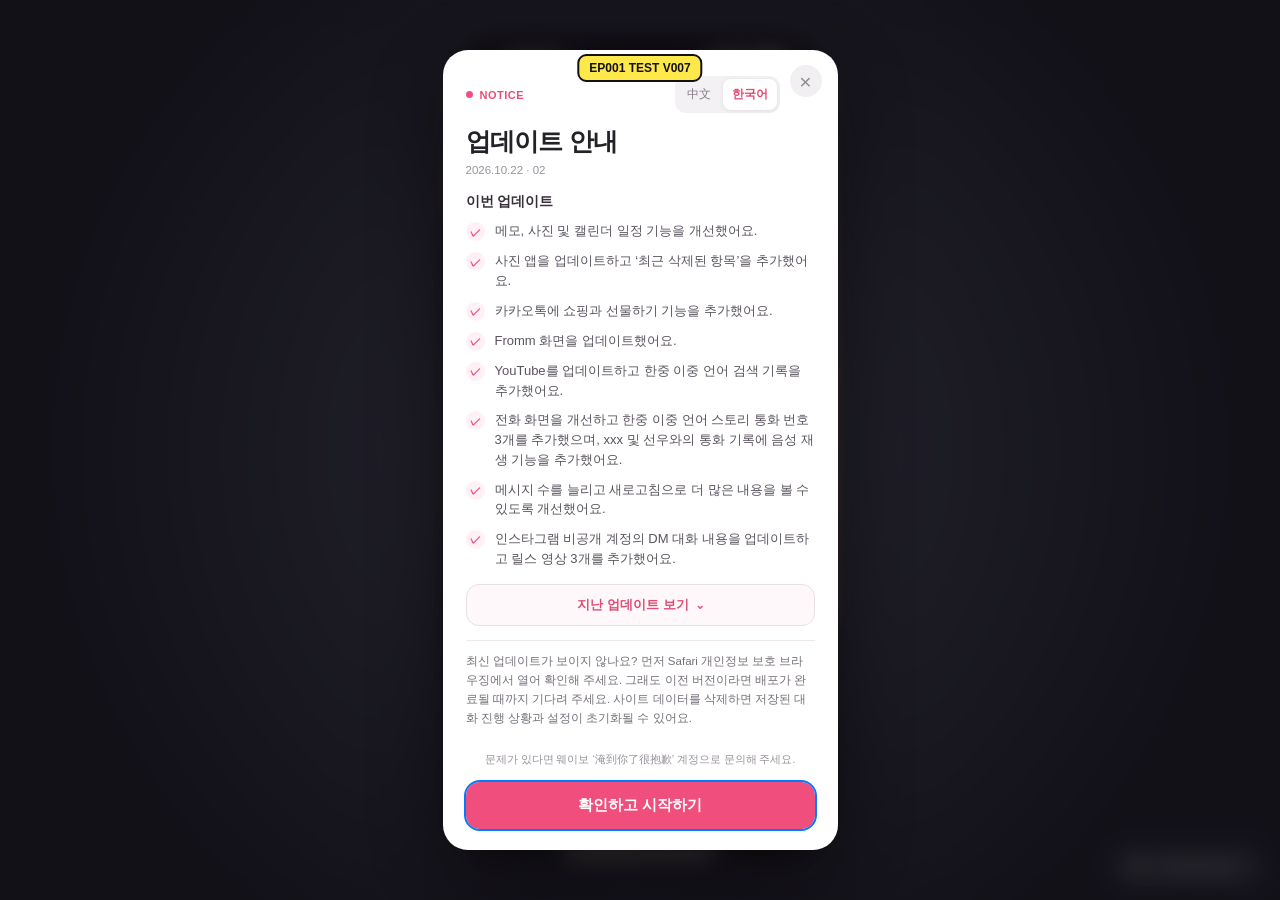
==== commit 2bed4a9f: "EP001 V007 fix KKT state reset, remove diagnostic observers and redundant click/render patches" ====
--- a/ep001-test/index.html
+++ b/ep001-test/index.html
@@ -114,7 +114,7 @@
 </style><link rel="stylesheet" href="./music/music.css?v=3"><style id="maker-credit-style">@media (min-width:600px){#maker-credits-link{position:fixed;z-index:101;right:18px;bottom:15px;padding:9px 13px;border-radius:999px;background:#ffffff18;border:1px solid #ffffff32;color:#fff;font:12px -apple-system,BlinkMacSystemFont,system-ui,sans-serif;text-decoration:none;backdrop-filter:blur(12px)}}@media(max-width:599px){#maker-credits-link{display:none}}</style><link rel="stylesheet" href="./fromm/fromm.css?v=2"><link rel="stylesheet" href="./notifications/notifications.css?v=2"><link rel="stylesheet" href="./settings/settings.css?v=1"><link rel="stylesheet" href="./site-notice.css?v=5"><link rel="stylesheet" href="./kakao/shop.css?v=1"><style id="calendar-photos-v24">
 .cal-nav .navback{font-size:14px}.cal-add{font-size:28px;line-height:1}.calcell{position:relative}.calcell.has-event:after{content:"";position:absolute;width:4px;height:4px;border-radius:50%;background:#ff3b30;bottom:2px;left:50%;transform:translateX(-50%)}.calcell.chosen.has-event:after{background:#fff}.cal-agenda{border-top:1px solid #e3e3e8;margin-top:16px;padding:14px 18px 90px}.cal-agenda h3{font-size:17px;margin:0 0 10px}.cal-event{min-height:54px;display:flex;align-items:center;gap:11px;border-bottom:1px solid #e8e8ed;padding:8px 2px}.cal-event>i{width:5px;height:36px;border-radius:3px;background:#ff3b30}.cal-event.private>i,.cal-event.user>i{background:#0a84ff}.cal-event span{display:flex;flex-direction:column;gap:4px}.cal-event b{font-size:14px}.cal-event small{font-size:12px;color:#8e8e93}.cal-empty{font-size:14px;color:#9a9aa2}.cal-form{padding:18px;overflow:auto}.cal-form>label,.cal-time-row label{display:flex;flex-direction:column;gap:7px;font-size:12px;color:#777;margin-bottom:16px}.cal-form input{height:45px;border:1px solid #dedee4;border-radius:11px;padding:0 12px;font-size:16px;background:#fff;color:#111}.cal-time-row{display:grid;grid-template-columns:1fr 1fr;gap:12px}.cal-form p{font-size:12px;color:#9a9aa2;line-height:1.5}.ph-album-cover.deleted{font-size:45px;color:#8e8e93;background:#f2f2f7}.ph-detail-title small{max-width:230px;white-space:nowrap;overflow:hidden;text-overflow:ellipsis}
 </style></head><body>
-<div id="ep001-build-proof" style="position:fixed;top:54px;left:50%;transform:translateX(-50%);z-index:2147483647;background:#ffe84a;color:#111;border:2px solid #111;border-radius:9px;padding:5px 10px;font:700 12px Arial,sans-serif;pointer-events:none">EP001 TEST V006</div><a id="maker-credits-link" href="./credits.html" rel="author" aria-label="제작자 정보">제작 · imsryforyan ↗</a><div id="device"><div id="wallpaper"></div>
+<div id="ep001-build-proof" style="position:fixed;top:54px;left:50%;transform:translateX(-50%);z-index:2147483647;background:#ffe84a;color:#111;border:2px solid #111;border-radius:9px;padding:5px 10px;font:700 12px Arial,sans-serif;pointer-events:none">EP001 TEST V007</div><a id="maker-credits-link" href="./credits.html" rel="author" aria-label="제작자 정보">제작 · imsryforyan ↗</a><div id="device"><div id="wallpaper"></div>
 <div id="home" class="layer homescreen" aria-label="홈 화면"><div class="widgetrow">
  <div class="widget-shell"><div class="widget weather" data-open="calendar"><div class="city">서울특별시</div><div class="temp">22°</div><svg viewBox="0 0 48 34"><circle cx="20" cy="12" r="10" fill="#fff6ad"/><path d="M9 29c-8-9 2-21 13-15 10-9 23 2 17 12-2 4-4 5-9 5H14z" fill="#f4f5f8"/></svg><div class="desc">대체로 흐림</div><div class="range">최고: 24° 최저: 17°</div></div><div class="widget-label">날씨</div></div>
  <div class="widget-shell"><div class="widget calendarwidget" data-open="calendar"><div class="wweekday" id="widget-weekday">화요일</div><div class="wday" id="widget-day">20</div><div class="noevent">오늘 예정된 이벤트 없음</div></div><div class="widget-label">캘린더</div></div>
@@ -459,7 +459,7 @@
 $('#passcode').addEventListener('click',e=>{if(e.target.closest('[data-pin-cancel]'))$('#passcode').classList.remove('active');if(e.target.closest('[data-pin-del]')){pin=pin.slice(0,-1);updatePin()}});
 let touchStart=null;$('#lock').addEventListener('touchstart',e=>{touchStart=e.touches[0].clientY},{passive:true});$('#lock').addEventListener('touchend',e=>{if(touchStart!==null&&touchStart-e.changedTouches[0].clientY>45)showPin();touchStart=null},{passive:true});$('#lock').addEventListener('click',e=>{if(e.target.closest('#flashlight'))toast('손전등 데모');else if(e.target.closest('#camera'))toast('카메라 데모');else showPin()});
 const appEl=$('#app'),frame=$('#appcontent');function closeApp(){if(typeof window.__KKT_EP_PAUSE__==='function')window.__KKT_EP_PAUSE__();clearCallTimers();activeCall=null;mode='home';sub='root';appEl.className='layer appscreen';appEl.style.display='none';$('#status').classList.remove('dark');$('#gesture').classList.remove('ink')}
-function openApp(n){if(isLocked){showPin();return}mode=n;sub='root';if(n==='phone'){phoneTab='recents';dial=''}if(n==='youtube'){ytSearchOpen=false;ytActiveVideo=''}appEl.className='layer appscreen active';appEl.style.display='block';render();if(n==='kakao'){window.__KKT15_TEST__?.open?.()}if(n==='photos')loadPhotoManifest()}
+function openApp(n){if(isLocked){showPin();return}mode=n;sub='root';if(n==='phone'){phoneTab='recents';dial=''}if(n==='youtube'){ytSearchOpen=false;ytActiveVideo=''}appEl.className='layer appscreen active';appEl.style.display='block';render();if(n==='photos')loadPhotoManifest()}
 $('#device').addEventListener('click',e=>{const b=e.target.closest('[data-open]');if(b&&!e.target.closest('#app'))openApp(b.dataset.open)});
 $('#homesearch').addEventListener('click',()=>toast('검색 기능은 다음 버전에서 추가됩니다'));
 $('#gesture').addEventListener('click',()=>{if(isLocked)showPin();else if(mode!=='home')closeApp()});let gestureY=null;$('#gesture').addEventListener('touchstart',e=>gestureY=e.touches[0].clientY,{passive:true});$('#gesture').addEventListener('touchend',e=>{if(gestureY!==null){if(isLocked)showPin();else if(mode!=='home')closeApp()}gestureY=null},{passive:true});
@@ -847,10 +847,10 @@
 function render15(){if(typeof mode==='undefined'||mode!=='kakao')return;document.querySelector('#app').classList.add('kkt15-mode');let html=view15==='room'?room15():tab15==='friends'?friends15():tab15==='open'?open15():tab15==='shop'?shop15():tab15==='more'?more15():chats15();S.innerHTML=`<div id="kkt15">${html}</div>`;requestAnimationFrame(()=>{let b=document.querySelector('#k15-chatbody');if(b)b.scrollTop=b.scrollHeight})}
 function click15(e){if(mode!=='kakao')return;let b=e.target.closest('[data-k15]');if(!b)return;e.preventDefault();e.stopImmediatePropagation();let a=b.dataset.k15,v=b.dataset.v,id=b.dataset.id;if(a==='tab'){epPause15();tab15=v;view15='';keyboard15=false;render15()}else if(a==='chat'){chat15=id;let x=data15.find(c=>c.id===id);if(x)x.unread=0;save15();view15='room';blocked15=false;keyboard15=false;draft15='';typing15=false;render15();if(id==='xxx')epPlay15()}else if(a==='back'){epPause15();clearInterval(typeTimer15);clearTimeout(replyTimer15);view15='';keyboard15=false;draft15='';typing15=false;render15()}else if(a==='friend'){let x=data15.find(c=>c.id===id);if(x){chat15=id;x.unread=0;view15='room';render15();if(id==='xxx')epPlay15()}else toast('프로필을 확인했습니다')}else if(a==='compose'||a==='key'){if(chat15!=='xxx'&&!draft15)typeFixed15()}else if(a==='block'){blocked15=true;toast('신고 및 차단 처리되었습니다');render15()}else if(a==='report'){toast('매니저에게 대화 내용을 공유했습니다')}else if(a==='call'||a==='video'){toast('통화 기능 시연')}else if(a==='find'){let q=document.querySelector('#k15-search');if(q)q.focus();else toast('검색')}else if(a==='add')toast('새 채팅 만들기') ;else if(a==='attach')toast('사진 · 동영상 · 파일 첨부');else toast('화면 시연 기능입니다')}
 S.addEventListener('click',click15,true);
-document.addEventListener('click',e=>{if(mode!=='kakao')return;const row=e.target.closest('[data-chat]');if(!row)return;const name=row.textContent||'';if(!name.includes('xxx'))return;e.preventDefault();e.stopImmediatePropagation();window.__KKT15_TEST__?.openChat?.('xxx')},true);S.addEventListener('input',e=>{if(mode==='kakao'&&e.target.id==='k15-search'){query15=e.target.value;let p=e.target.selectionStart;render15();let q=document.querySelector('#k15-search');if(q){q.focus();q.setSelectionRange(p,p)}}},true);S.addEventListener('submit',e=>{if(mode!=='kakao'||e.target.id!=='k15-form')return;e.preventDefault();e.stopImmediatePropagation();let x=data15.find(c=>c.id===chat15),t=draft15.trim();if(!t||t!==x?.scriptReply||x.scriptDone)return;clearTimeout(typeTimer15);let now=new Intl.DateTimeFormat('ko-KR',{hour:'numeric',minute:'2-digit',hour12:true}).format(new Date()),sent=['mine',t,now,'','unread'];x.messages.push(sent);x.preview=t;x.time='방금';draft15='';keyboard15=false;save15();render15();replyTimer15=setTimeout(()=>{sent[4]='read';typing15=true;save15();render15();replyTimer15=setTimeout(()=>{typing15=false;if(x.scriptNext){let at=new Intl.DateTimeFormat('ko-KR',{hour:'numeric',minute:'2-digit',hour12:true}).format(new Date());x.messages.push(['other',x.scriptNext,at]);x.preview=x.scriptNext;x.time='방금'}x.scriptDone=true;save15();render15()},1800)},1200)},true);
+S.addEventListener('input',e=>{if(mode==='kakao'&&e.target.id==='k15-search'){query15=e.target.value;let p=e.target.selectionStart;render15();let q=document.querySelector('#k15-search');if(q){q.focus();q.setSelectionRange(p,p)}}},true);S.addEventListener('submit',e=>{if(mode!=='kakao'||e.target.id!=='k15-form')return;e.preventDefault();e.stopImmediatePropagation();let x=data15.find(c=>c.id===chat15),t=draft15.trim();if(!t||t!==x?.scriptReply||x.scriptDone)return;clearTimeout(typeTimer15);let now=new Intl.DateTimeFormat('ko-KR',{hour:'numeric',minute:'2-digit',hour12:true}).format(new Date()),sent=['mine',t,now,'','unread'];x.messages.push(sent);x.preview=t;x.time='방금';draft15='';keyboard15=false;save15();render15();replyTimer15=setTimeout(()=>{sent[4]='read';typing15=true;save15();render15();replyTimer15=setTimeout(()=>{typing15=false;if(x.scriptNext){let at=new Intl.DateTimeFormat('ko-KR',{hour:'numeric',minute:'2-digit',hour12:true}).format(new Date());x.messages.push(['other',x.scriptNext,at]);x.preview=x.scriptNext;x.time='방금'}x.scriptDone=true;save15();render15()},1800)},1200)},true);
 document.addEventListener('visibilitychange',()=>{if(document.hidden)epPause15();else if(mode==='kakao'&&view15==='room'&&chat15==='xxx')epPlay15()});
-window.__EP001_DIAG__.renderHook=true;
-const prevRender15=render,prevBack15=back;render=function(){if(mode==='kakao'){tab15='chats';view15='';render15()}else prevRender15()};back=function(){if(mode==='kakao'&&view15){epPause15();view15='';render15()}else prevBack15()};window.__KKT15_TEST__={get data(){return data15},get contacts(){return contacts.map(c=>({...c}))},render:render15,open(){tab15='chats';view15='';render15()},openChat(id){epPause15();chat15=id;view15='room';keyboard15=false;draft15='';typing15=false;render15();if(id==='xxx')epPlay15()},get tab(){return tab15},get view(){return view15},get mode(){return mode},get chat(){return chat15}};if(mode==='kakao')render15()
+
+const prevRender15=render,prevBack15=back;render=function(){if(mode==='kakao')render15();else prevRender15()};back=function(){if(mode==='kakao'&&view15){epPause15();view15='';render15()}else prevBack15()};window.__KKT15_TEST__={get data(){return data15},get contacts(){return contacts.map(c=>({...c}))},render:render15,open(){tab15='chats';view15='';render15()},openChat(id){epPause15();chat15=id;view15='room';keyboard15=false;draft15='';typing15=false;render15();if(id==='xxx')epPlay15()},get tab(){return tab15},get view(){return view15},get mode(){return mode},get chat(){return chat15}};if(mode==='kakao')render15()
 })();
 </script>
 <script src="./locales/locale.js?v=3"></script>
@@ -864,31 +864,7 @@
 <script src="./kakao/shop-sms.js?v=2"></script>
 <script src="./kakao/shop.js?v=2"></script>
 <script src="./site-notice.js?v=7"></script>
-<script>
-(function(){
- const out=document.createElement('div');out.id='ep001-runtime-status';out.style.cssText='position:fixed;top:90px;left:8px;right:8px;z-index:2147483647;background:#101828;color:#fff;padding:7px 10px;border:2px solid #ffe84a;border-radius:8px;font:12px Arial,sans-serif;pointer-events:none';
- const check=()=>{const d=window.__EP001_DIAG__, k=window.__KKT15_TEST__;let t='EP001 DIAG: '+(d?'INIT OK':'INIT MISSING')+' / '+(k?'KKT15 OK':'KKT15 MISSING')+' / '+(d?.episode?'DATA OK':'DATA MISSING')+' / '+(d?.renderHook?'HOOK OK':'HOOK MISSING');if(k){t+=' / MODE '+k.mode+' / VIEW '+k.view+' / DOM '+(document.querySelector('#appcontent')?.firstElementChild?.id||'none');const x=k.data?.find?.(a=>a.id==='xxx');t+=' / XXX '+(x?.messages?.length||0);const y=Math.round(innerHeight*.62),at=document.elementFromPoint(innerWidth/2,y);t+=' / TOP '+(at?.tagName||'?')+'#'+(at?.id||'-')+'.'+String(at?.className||'').slice(0,28)+' / ROOT '+(at?.closest('#kkt15')?'KKT15':'OTHER')}out.textContent=t};document.body.appendChild(out);check();setInterval(check,1000);
-})();
-</script>
-<script id="ep001-kkt-open-fix">
-(function(){
- // KKT entry handled by original openApp.
-})();
-</script>
-<script id="ep001-sole-renderer">
-(function(){
- const frame=document.getElementById('appcontent');
- if(!frame)return;
- let running=false;
- const enforce=()=>{
-  const k=window.__KKT15_TEST__;
-  if(!k||k.mode!=='kakao'||frame.querySelector('#kkt15')||running)return;
-  running=true;
-  try{k.render()}finally{running=false}
- };
- new MutationObserver(enforce).observe(frame,{childList:true});
- document.addEventListener('click',()=>setTimeout(enforce,0),true);
- setInterval(enforce,300);
-})();
-</script>
+
+
+
 </body></html>
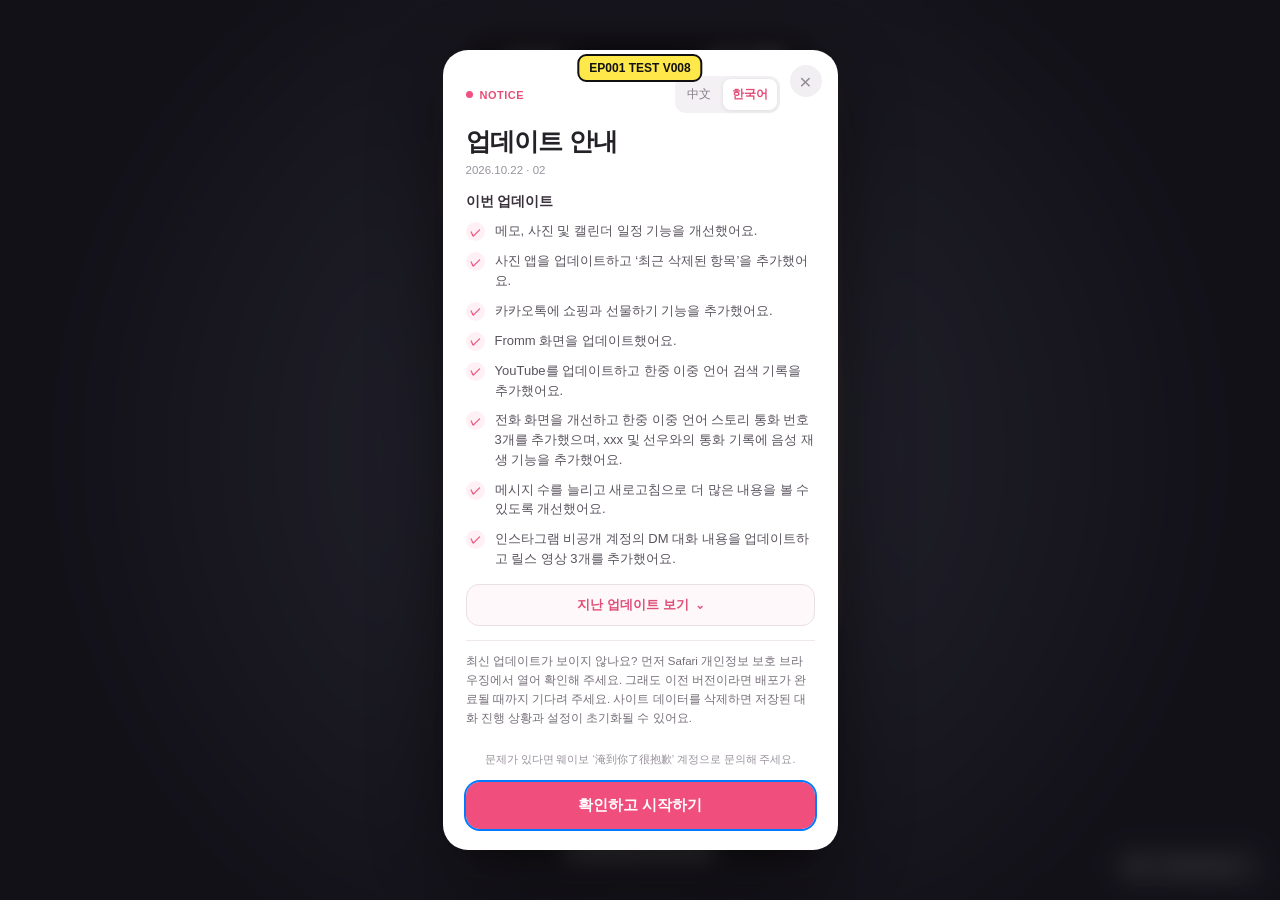
==== commit dc800cd9: "EP001 V008 load single canonical episode script from parent path and remove duplicated inline episod" ====
--- a/ep001-test/index.html
+++ b/ep001-test/index.html
@@ -114,7 +114,7 @@
 </style><link rel="stylesheet" href="./music/music.css?v=3"><style id="maker-credit-style">@media (min-width:600px){#maker-credits-link{position:fixed;z-index:101;right:18px;bottom:15px;padding:9px 13px;border-radius:999px;background:#ffffff18;border:1px solid #ffffff32;color:#fff;font:12px -apple-system,BlinkMacSystemFont,system-ui,sans-serif;text-decoration:none;backdrop-filter:blur(12px)}}@media(max-width:599px){#maker-credits-link{display:none}}</style><link rel="stylesheet" href="./fromm/fromm.css?v=2"><link rel="stylesheet" href="./notifications/notifications.css?v=2"><link rel="stylesheet" href="./settings/settings.css?v=1"><link rel="stylesheet" href="./site-notice.css?v=5"><link rel="stylesheet" href="./kakao/shop.css?v=1"><style id="calendar-photos-v24">
 .cal-nav .navback{font-size:14px}.cal-add{font-size:28px;line-height:1}.calcell{position:relative}.calcell.has-event:after{content:"";position:absolute;width:4px;height:4px;border-radius:50%;background:#ff3b30;bottom:2px;left:50%;transform:translateX(-50%)}.calcell.chosen.has-event:after{background:#fff}.cal-agenda{border-top:1px solid #e3e3e8;margin-top:16px;padding:14px 18px 90px}.cal-agenda h3{font-size:17px;margin:0 0 10px}.cal-event{min-height:54px;display:flex;align-items:center;gap:11px;border-bottom:1px solid #e8e8ed;padding:8px 2px}.cal-event>i{width:5px;height:36px;border-radius:3px;background:#ff3b30}.cal-event.private>i,.cal-event.user>i{background:#0a84ff}.cal-event span{display:flex;flex-direction:column;gap:4px}.cal-event b{font-size:14px}.cal-event small{font-size:12px;color:#8e8e93}.cal-empty{font-size:14px;color:#9a9aa2}.cal-form{padding:18px;overflow:auto}.cal-form>label,.cal-time-row label{display:flex;flex-direction:column;gap:7px;font-size:12px;color:#777;margin-bottom:16px}.cal-form input{height:45px;border:1px solid #dedee4;border-radius:11px;padding:0 12px;font-size:16px;background:#fff;color:#111}.cal-time-row{display:grid;grid-template-columns:1fr 1fr;gap:12px}.cal-form p{font-size:12px;color:#9a9aa2;line-height:1.5}.ph-album-cover.deleted{font-size:45px;color:#8e8e93;background:#f2f2f7}.ph-detail-title small{max-width:230px;white-space:nowrap;overflow:hidden;text-overflow:ellipsis}
 </style></head><body>
-<div id="ep001-build-proof" style="position:fixed;top:54px;left:50%;transform:translateX(-50%);z-index:2147483647;background:#ffe84a;color:#111;border:2px solid #111;border-radius:9px;padding:5px 10px;font:700 12px Arial,sans-serif;pointer-events:none">EP001 TEST V007</div><a id="maker-credits-link" href="./credits.html" rel="author" aria-label="제작자 정보">제작 · imsryforyan ↗</a><div id="device"><div id="wallpaper"></div>
+<div id="ep001-build-proof" style="position:fixed;top:54px;left:50%;transform:translateX(-50%);z-index:2147483647;background:#ffe84a;color:#111;border:2px solid #111;border-radius:9px;padding:5px 10px;font:700 12px Arial,sans-serif;pointer-events:none">EP001 TEST V008</div><a id="maker-credits-link" href="./credits.html" rel="author" aria-label="제작자 정보">제작 · imsryforyan ↗</a><div id="device"><div id="wallpaper"></div>
 <div id="home" class="layer homescreen" aria-label="홈 화면"><div class="widgetrow">
  <div class="widget-shell"><div class="widget weather" data-open="calendar"><div class="city">서울특별시</div><div class="temp">22°</div><svg viewBox="0 0 48 34"><circle cx="20" cy="12" r="10" fill="#fff6ad"/><path d="M9 29c-8-9 2-21 13-15 10-9 23 2 17 12-2 4-4 5-9 5H14z" fill="#f4f5f8"/></svg><div class="desc">대체로 흐림</div><div class="range">최고: 24° 최저: 17°</div></div><div class="widget-label">날씨</div></div>
  <div class="widget-shell"><div class="widget calendarwidget" data-open="calendar"><div class="wweekday" id="widget-weekday">화요일</div><div class="wday" id="widget-day">20</div><div class="noevent">오늘 예정된 이벤트 없음</div></div><div class="widget-label">캘린더</div></div>
@@ -780,7 +780,7 @@
 .k15-input{z-index:5}.k15-input.keyboard{bottom:226px}.k15-chatbody.keyboard{bottom:285px}.k15-send{background:#ededed;color:#aaa}.k15-send.ready{background:#fee500;color:#171717}.k15-keyboard{position:absolute;left:0;right:0;bottom:0;height:226px;background:#d1d4da;padding:8px 5px 17px;z-index:4}.k15-keyrow{display:flex;justify-content:center;gap:5px;margin-bottom:8px}.k15-key{position:relative;height:39px;min-width:31px;padding:0 8px;border:0;border-radius:5px;background:#fff;box-shadow:0 1px 1px #7778;font-size:15px;transition:background .07s,color .07s,transform .07s}.k15-key.wide{min-width:58px;background:#aeb3bc}.k15-key.space{width:145px}.k15-key.pressed{background:#8f949c;color:#fff;transform:scale(.94);box-shadow:none}.k15-key.pressed:not(.wide)::after{content:attr(data-key);position:absolute;left:50%;bottom:31px;transform:translateX(-50%);min-width:36px;height:44px;display:grid;place-items:center;border-radius:7px 7px 10px 10px;background:#fff;color:#111;font-size:22px;box-shadow:0 1px 4px #0004;z-index:9}.k15-typing{display:inline-flex;align-items:center;gap:4px;background:#fff;border-radius:3px 11px 11px 11px;padding:12px 14px}.k15-typing i{width:5px;height:5px;border-radius:50%;background:#a9a9a9;animation:k15dot 1.15s infinite}.k15-typing i:nth-child(2){animation-delay:.2s}.k15-typing i:nth-child(3){animation-delay:.4s}@keyframes k15dot{0%,60%,100%{transform:translateY(0);opacity:.35}30%{transform:translateY(-4px);opacity:1}}
 .k15-moreprofile{margin:0;padding:14px 18px;background:#fff;border-radius:0;border-bottom:1px solid #eee}.k15-pay{margin:12px 16px;background:#f6f6f6;border-radius:12px;padding:15px}.k15-paytop{display:flex;align-items:center;gap:8px;font-size:14px}.k15-paytop b{font-size:17px}.k15-paytop button{margin-left:auto;background:none;font-size:12px;color:#777}.k15-payactions{display:grid;grid-template-columns:repeat(3,1fr);margin-top:14px;border-top:1px solid #e6e6e6;padding-top:12px}.k15-payactions button{background:none;border-right:1px solid #e2e2e2;font-size:12px}.k15-payactions button:last-child{border:0}.k15-servicegrid{display:grid;grid-template-columns:repeat(4,1fr);padding:8px 10px 15px}.k15-servicegrid button{height:70px;background:none;font-size:11px;display:flex;flex-direction:column;align-items:center;gap:8px}.k15-servicegrid i{font-style:normal;font-size:23px}.k15-ad{margin:4px 16px 14px;border-radius:11px;background:#fee500;padding:15px 17px;display:flex;justify-content:space-between;align-items:center;font-size:12px}.k15-ad b{font-size:14px;display:block;margin-bottom:4px}.k15-opentabs{display:flex;gap:7px;padding:0 15px 12px;overflow:auto}.k15-opentabs button{border:1px solid #e2e2e2;background:#fff;border-radius:18px;padding:8px 13px;white-space:nowrap;font-size:12px}.k15-opentabs button.active{background:#222;color:#fff;border-color:#222}.k15-openhero{height:132px;margin:0 15px 14px;border-radius:13px;background:linear-gradient(130deg,#fee86a,#ffd342);padding:20px;position:relative;overflow:hidden}.k15-openhero b{font-size:18px;display:block;line-height:1.35}.k15-openhero p{font-size:12px;color:#665a18}.k15-openhero:after{content:'OPEN';position:absolute;right:-2px;bottom:-12px;font-size:46px;font-weight:900;color:#fff8}.k15-openheading{display:flex;align-items:center;padding:4px 18px 8px}.k15-openheading b{font-size:16px}.k15-openheading span{margin-left:auto;font-size:11px;color:#888}.k15-openrow{margin:0 15px 10px;border:1px solid #ededed;border-radius:12px;padding:13px;display:flex;gap:11px;align-items:center}.k15-openpic{width:52px;height:52px;border-radius:10px;background:linear-gradient(145deg,#98c8d8,#6c92b2);display:grid;place-items:center;font-size:24px}.k15-openrow strong{font-size:14px}.k15-openrow p{font-size:11px;color:#888;margin:5px 0 0}
 </style>
-<script src="./kakao/episodes.js"></script>
+<script src="../kakao/episodes.js"></script>
 <script id="kkt15-script">
 (()=>{
 const S=document.querySelector('#appcontent');if(!S)return;
@@ -809,7 +809,7 @@
 ];
 let data15;try{data15=JSON.parse(localStorage.getItem('jh_kkt15')||'null')||seed}catch(e){data15=seed}data15=seed.map(s=>s.id==='xxx'?{...s,messages:[],preview:'',time:'',scriptReply:'',scriptNext:'',scriptDone:true}:Object.assign({},s,data15.find(x=>x.id===s.id)||{}));let tab15='chats',view15='',chat15='',query15='',blocked15=false,keyboard15=false,typing15=false,draft15='',typeTimer15=0,replyTimer15=0;
 
-const ep15=window.__KKT_EPISODES__?.KKT_EP001||{"id":"KKT_EP001","name":"转账","contact":"xxx","mode":"AUTO","steps":[["mine","계좌번호 보내줘","오전 10:05"],["other","?","오후 12:06"],["other","무슨 뜻이야?","오후 12:06"],["mine","왜","오후 12:06"],["other","나한테 돈 보내주려고?","오후 12:07"],["mine","ㅇ","오후 12:07"],["other","ㅎ","오후 12:07"],["other","나 뭐로 보는 거야","오후 12:07"],["other","카카오뱅크 3333-00-0000000 김여주","오후 12:08"],{"type":"transfer","id":"KKT_EP001_TRANSFER","amount":100000,"bank":"카카오뱅크","recipient":"김여주","account":"3333-00-0000000"},["mine","보냈어","오후 12:08"],["mine","확인해봐","오후 12:09"],["other","아니","오후 12:09"],["other","왜 이렇게 많아?","오후 12:09"],["mine","🙂","오후 12:10"],["other","원래 뭐라 하려고 했는데","오후 12:10"],["other","날 뭘로 보든 다 인정할게ㅎㅎ","오후 12:10"],["mine","별뜻없어","오후 12:10"],["other","무슨 뜻이든 다 인정할게","오후 12:10"],["other","오빠 이름이 뭐야","오후 12:11"],["mine","오빠","오후 12:11"],["other","ㅋㅋㅋ","오후 12:11"],["other","아 웃기다 너","오후 12:11"],["mine","지금 일하러 가야돼","오후 12:11"],["other","다음에또봐 오빠~","오후 12:11"],{"type":"unsentDraft","text":"다음은 없어","time":"오후 12:12","holdMs":4000}]}, epKey15='jh_kkt_episode_KKT_EP001_clean_v2';
+const ep15=window.__KKT_EPISODES__?.KKT_EP001, epKey15='jh_kkt_episode_KKT_EP001_clean_v2';
 let epState15;try{epState15=JSON.parse(localStorage.getItem(epKey15)||'null')}catch(e){}
 if(!epState15||!Number.isInteger(epState15.cursor))epState15={cursor:0,done:false,transferred:false};
 if(epState15.status==='completed')epState15.done=true;
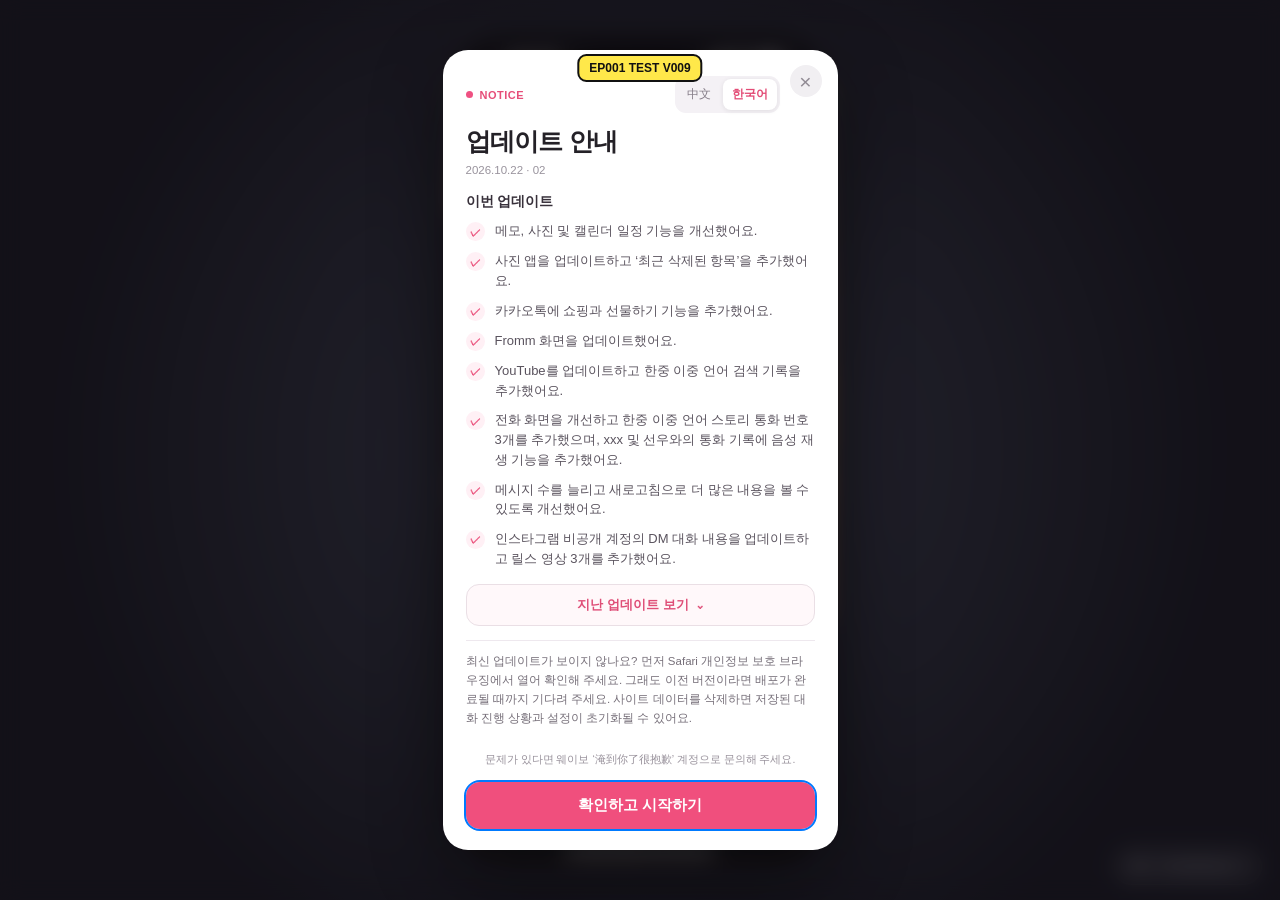
==== commit be46c7ca: "EP001 V009 make KKT15 the exclusive renderer and bypass legacy KKT page on app launch" ====
--- a/ep001-test/index.html
+++ b/ep001-test/index.html
@@ -114,7 +114,7 @@
 </style><link rel="stylesheet" href="./music/music.css?v=3"><style id="maker-credit-style">@media (min-width:600px){#maker-credits-link{position:fixed;z-index:101;right:18px;bottom:15px;padding:9px 13px;border-radius:999px;background:#ffffff18;border:1px solid #ffffff32;color:#fff;font:12px -apple-system,BlinkMacSystemFont,system-ui,sans-serif;text-decoration:none;backdrop-filter:blur(12px)}}@media(max-width:599px){#maker-credits-link{display:none}}</style><link rel="stylesheet" href="./fromm/fromm.css?v=2"><link rel="stylesheet" href="./notifications/notifications.css?v=2"><link rel="stylesheet" href="./settings/settings.css?v=1"><link rel="stylesheet" href="./site-notice.css?v=5"><link rel="stylesheet" href="./kakao/shop.css?v=1"><style id="calendar-photos-v24">
 .cal-nav .navback{font-size:14px}.cal-add{font-size:28px;line-height:1}.calcell{position:relative}.calcell.has-event:after{content:"";position:absolute;width:4px;height:4px;border-radius:50%;background:#ff3b30;bottom:2px;left:50%;transform:translateX(-50%)}.calcell.chosen.has-event:after{background:#fff}.cal-agenda{border-top:1px solid #e3e3e8;margin-top:16px;padding:14px 18px 90px}.cal-agenda h3{font-size:17px;margin:0 0 10px}.cal-event{min-height:54px;display:flex;align-items:center;gap:11px;border-bottom:1px solid #e8e8ed;padding:8px 2px}.cal-event>i{width:5px;height:36px;border-radius:3px;background:#ff3b30}.cal-event.private>i,.cal-event.user>i{background:#0a84ff}.cal-event span{display:flex;flex-direction:column;gap:4px}.cal-event b{font-size:14px}.cal-event small{font-size:12px;color:#8e8e93}.cal-empty{font-size:14px;color:#9a9aa2}.cal-form{padding:18px;overflow:auto}.cal-form>label,.cal-time-row label{display:flex;flex-direction:column;gap:7px;font-size:12px;color:#777;margin-bottom:16px}.cal-form input{height:45px;border:1px solid #dedee4;border-radius:11px;padding:0 12px;font-size:16px;background:#fff;color:#111}.cal-time-row{display:grid;grid-template-columns:1fr 1fr;gap:12px}.cal-form p{font-size:12px;color:#9a9aa2;line-height:1.5}.ph-album-cover.deleted{font-size:45px;color:#8e8e93;background:#f2f2f7}.ph-detail-title small{max-width:230px;white-space:nowrap;overflow:hidden;text-overflow:ellipsis}
 </style></head><body>
-<div id="ep001-build-proof" style="position:fixed;top:54px;left:50%;transform:translateX(-50%);z-index:2147483647;background:#ffe84a;color:#111;border:2px solid #111;border-radius:9px;padding:5px 10px;font:700 12px Arial,sans-serif;pointer-events:none">EP001 TEST V008</div><a id="maker-credits-link" href="./credits.html" rel="author" aria-label="제작자 정보">제작 · imsryforyan ↗</a><div id="device"><div id="wallpaper"></div>
+<div id="ep001-build-proof" style="position:fixed;top:54px;left:50%;transform:translateX(-50%);z-index:2147483647;background:#ffe84a;color:#111;border:2px solid #111;border-radius:9px;padding:5px 10px;font:700 12px Arial,sans-serif;pointer-events:none">EP001 TEST V009</div><a id="maker-credits-link" href="./credits.html" rel="author" aria-label="제작자 정보">제작 · imsryforyan ↗</a><div id="device"><div id="wallpaper"></div>
 <div id="home" class="layer homescreen" aria-label="홈 화면"><div class="widgetrow">
  <div class="widget-shell"><div class="widget weather" data-open="calendar"><div class="city">서울특별시</div><div class="temp">22°</div><svg viewBox="0 0 48 34"><circle cx="20" cy="12" r="10" fill="#fff6ad"/><path d="M9 29c-8-9 2-21 13-15 10-9 23 2 17 12-2 4-4 5-9 5H14z" fill="#f4f5f8"/></svg><div class="desc">대체로 흐림</div><div class="range">최고: 24° 최저: 17°</div></div><div class="widget-label">날씨</div></div>
  <div class="widget-shell"><div class="widget calendarwidget" data-open="calendar"><div class="wweekday" id="widget-weekday">화요일</div><div class="wday" id="widget-day">20</div><div class="noevent">오늘 예정된 이벤트 없음</div></div><div class="widget-label">캘린더</div></div>
@@ -459,7 +459,7 @@
 $('#passcode').addEventListener('click',e=>{if(e.target.closest('[data-pin-cancel]'))$('#passcode').classList.remove('active');if(e.target.closest('[data-pin-del]')){pin=pin.slice(0,-1);updatePin()}});
 let touchStart=null;$('#lock').addEventListener('touchstart',e=>{touchStart=e.touches[0].clientY},{passive:true});$('#lock').addEventListener('touchend',e=>{if(touchStart!==null&&touchStart-e.changedTouches[0].clientY>45)showPin();touchStart=null},{passive:true});$('#lock').addEventListener('click',e=>{if(e.target.closest('#flashlight'))toast('손전등 데모');else if(e.target.closest('#camera'))toast('카메라 데모');else showPin()});
 const appEl=$('#app'),frame=$('#appcontent');function closeApp(){if(typeof window.__KKT_EP_PAUSE__==='function')window.__KKT_EP_PAUSE__();clearCallTimers();activeCall=null;mode='home';sub='root';appEl.className='layer appscreen';appEl.style.display='none';$('#status').classList.remove('dark');$('#gesture').classList.remove('ink')}
-function openApp(n){if(isLocked){showPin();return}mode=n;sub='root';if(n==='phone'){phoneTab='recents';dial=''}if(n==='youtube'){ytSearchOpen=false;ytActiveVideo=''}appEl.className='layer appscreen active';appEl.style.display='block';render();if(n==='photos')loadPhotoManifest()}
+function openApp(n){if(isLocked){showPin();return}mode=n;sub='root';if(n==='phone'){phoneTab='recents';dial=''}if(n==='youtube'){ytSearchOpen=false;ytActiveVideo=''}appEl.className='layer appscreen active';appEl.style.display='block';if(n==='kakao'&&window.__KKT15_TEST__){window.__KKT15_TEST__.open()}else render();if(n==='photos')loadPhotoManifest()}
 $('#device').addEventListener('click',e=>{const b=e.target.closest('[data-open]');if(b&&!e.target.closest('#app'))openApp(b.dataset.open)});
 $('#homesearch').addEventListener('click',()=>toast('검색 기능은 다음 버전에서 추가됩니다'));
 $('#gesture').addEventListener('click',()=>{if(isLocked)showPin();else if(mode!=='home')closeApp()});let gestureY=null;$('#gesture').addEventListener('touchstart',e=>gestureY=e.touches[0].clientY,{passive:true});$('#gesture').addEventListener('touchend',e=>{if(gestureY!==null){if(isLocked)showPin();else if(mode!=='home')closeApp()}gestureY=null},{passive:true});
@@ -531,7 +531,7 @@
  return `<div class='yt-shell'><div class='yt-header'><div class='yt-top'><div class='yt-logo'><span style='background:#ff0033;color:#fff;border-radius:6px;padding:0 5px;font-size:18px'>▶</span> YouTube</div><button class='yt-search-btn' data-ytsearch aria-label='검색'>${ytSearchOpen?'<span>×</span>':"<svg viewBox='0 0 24 24' fill='none' stroke='currentColor' stroke-width='2.2' stroke-linecap='round' aria-hidden='true'><circle cx='10.5' cy='10.5' r='6.8'></circle><path d='m16 16 4.5 4.5'></path></svg>"}</button></div>${ytSearchOpen?'':`<div class='yt-categories'>${['전체','음악','라이브','게임','여행'].map((s,i)=>`<span class='yt-category ${i===0?'active':''}'>${s}</span>`).join('')}</div>`}</div><div class='yt-feed'>${ytSearchOpen?history:feed}</div><nav class='yt-bottom'>${[['home','⌂','홈'],['shorts','▶','Shorts'],['subs','▣','구독'],['you','◉','나']].map(([k,i,l])=>`<button class='${k==='home'?'active':''}' data-yttab='${k}'><i>${i}</i><span>${l}</span></button>`).join('')}</nav></div>`;
 }
 function instagramPage(){return `<div class="ig-top"><span style="font-family:Georgia;font-style:italic;font-size:27px">Instagram</span><span style="font-size:25px">♡　✉</span></div><div class="ig-stories">${['내 스토리','minji','seoyeon','today','travel'].map((n,i)=>`<div class="ig-story"><i><span>${n[0].toUpperCase()}</span></i>${n}</div>`).join('')}</div><div style="display:flex;align-items:center;padding:11px 15px;gap:9px"><span class="avatar" style="width:33px;height:33px;font-size:14px">S</span><b style="font-size:14px">seoul.days</b><span style="margin-left:auto">•••</span></div><div class="ig-pic">✦</div><div style="font-size:27px;padding:12px 16px"><button data-like style="background:none;color:${liked?'#ef345b':'#161616'};font-size:26px">${liked?'♥':'♡'}</button>　♡　↗</div><div style="font-size:13px;padding:0 20px"><b>좋아요 ${liked?'2':'1'}개</b><p><b>seoul.days</b> 오늘의 기록 ☁️</p></div>${tabs([['home','⌂','홈'],['search','⌕','검색'],['reels','▶','릴스'],['profile','◎','프로필']],'home')}`}
-function render(){let d=(mode==='kakao'||mode==='youtube'||mode==='instagram'||mode==='music'||(mode==='phone'&&sub==='call'))?'black':mode==='safari'||mode==='messages'||mode==='photos'?'white':mode==='notes'?'white':'';if(mode==='kakao')d='kakao-bg';if(mode==='music')d='music-bg';appEl.className='layer appscreen active '+d+(mode==='photos'?' photos-mode':'');$('#status').classList.toggle('dark',d!=='black'&&d!=='music-bg');$('#gesture').classList.toggle('ink',d!=='black'&&d!=='music-bg');frame.style.bottom=(sub==='chat')?'calc(var(--safe-bottom) + 75px)':'calc(var(--safe-bottom) + 28px)';frame.style.overflow=(mode==='calendar'||mode==='safari'||mode==='notes'||mode==='music'||mode==='phone'||mode==='kakao'||mode==='photos'||mode==='youtube'||(mode==='messages'&&sub==='chat'))?'hidden':'auto';let page=mode==='calendar'?(sub==='calendar-edit'?calendarEditor():calendarPage()):mode==='phone'?(sub==='call'?callPage():phonePage()):mode==='messages'?messagesPage(false):mode==='kakao'?'':mode==='safari'?safariPage():mode==='music'?musicPage():mode==='photos'?photosPage():mode==='notes'?notesPage():mode==='youtube'?youtubePage():instagramPage();frame.innerHTML=page;if(mode==='kakao'&&window.__KKT15_TEST__){window.__KKT15_TEST__.render();return}const ytLocalVideo=frame.querySelector('.yt-local-video');if(ytLocalVideo){const missing=frame.querySelector('.yt-local-missing');ytLocalVideo.addEventListener('error',()=>{if(missing)missing.hidden=false},{once:true});ytLocalVideo.addEventListener('loadeddata',()=>{if(missing)missing.hidden=true},{once:true})}if(sub==='chat'){let sc=frame.querySelector('.chat-scroller');if(sc)sc.scrollTop=sc.scrollHeight}}
+function render(){let d=(mode==='kakao'||mode==='youtube'||mode==='instagram'||mode==='music'||(mode==='phone'&&sub==='call'))?'black':mode==='safari'||mode==='messages'||mode==='photos'?'white':mode==='notes'?'white':'';if(mode==='kakao')d='kakao-bg';if(mode==='music')d='music-bg';appEl.className='layer appscreen active '+d+(mode==='photos'?' photos-mode':'');$('#status').classList.toggle('dark',d!=='black'&&d!=='music-bg');$('#gesture').classList.toggle('ink',d!=='black'&&d!=='music-bg');frame.style.bottom=(sub==='chat')?'calc(var(--safe-bottom) + 75px)':'calc(var(--safe-bottom) + 28px)';frame.style.overflow=(mode==='calendar'||mode==='safari'||mode==='notes'||mode==='music'||mode==='phone'||mode==='kakao'||mode==='photos'||mode==='youtube'||(mode==='messages'&&sub==='chat'))?'hidden':'auto';let page=mode==='calendar'?(sub==='calendar-edit'?calendarEditor():calendarPage()):mode==='phone'?(sub==='call'?callPage():phonePage()):mode==='messages'?messagesPage(false):mode==='kakao'?'':mode==='safari'?safariPage():mode==='music'?musicPage():mode==='photos'?photosPage():mode==='notes'?notesPage():mode==='youtube'?youtubePage():instagramPage();if(mode==='kakao'){window.__KKT15_TEST__?.render();return}frame.innerHTML=page;const ytLocalVideo=frame.querySelector('.yt-local-video');if(ytLocalVideo){const missing=frame.querySelector('.yt-local-missing');ytLocalVideo.addEventListener('error',()=>{if(missing)missing.hidden=false},{once:true});ytLocalVideo.addEventListener('loadeddata',()=>{if(missing)missing.hidden=true},{once:true})}if(sub==='chat'){let sc=frame.querySelector('.chat-scroller');if(sc)sc.scrollTop=sc.scrollHeight}}
 function persist(){try{localStorage.setItem('iphone_demo_notes',JSON.stringify(notes))}catch{}}
 function back(){if(mode==='youtube'&&ytActiveVideo){ytActiveVideo='';render();return}if(mode==='phone'&&sub==='call'){clearCallTimers();activeCall=null;sub='root';phoneTab='recents';render();return}if(sub==='edit'){notes[noteIndex]=$('#noteedit')?.value||'';persist();sub='root';render();return}if(sub!=='root'){sub='root';render();return}closeApp()}
 frame.addEventListener('click',e=>{if(mode==='kakao')return;let b=e.target.closest('button');if(!b)return;let d=b.dataset;if(mode==='safari'&&'safariQuery' in d){if(d.safariUrl&&d.safariUrl.startsWith('https://www.tenasia.co.kr/article/')){window.open(d.safariUrl,'_blank','noopener,noreferrer');return}const input=$('#safariaddress');if(input){input.value=d.safariQuery;input.focus()}return}if(mode==='photos'){if('phTab' in d){photoTab=d.phTab;photoAlbum='all';photoSelectMode=false;photoSelected.clear();sub='root';render();return}if('photoReload' in d){photosLoaded=false;loadPhotoManifest(true);return}if('photoSelect' in d){photoSelectMode=!photoSelectMode;if(!photoSelectMode)photoSelected.clear();render();return}if('photoAlbum' in d){photoAlbum=d.photoAlbum;photoTab='library';sub='root';render();return}if('photoId' in d){if(photoSelectMode){photoSelected.has(d.photoId)?photoSelected.delete(d.photoId):photoSelected.add(d.photoId);render();return}const i=photoManifest.findIndex(p=>p.id===d.photoId);if(i>-1){photoIndex=i;photoScale=1;sub='photo';render()}return}if('photoBack' in d||'photoClose' in d){sub='root';photoScale=1;render();return}if('photoFav' in d){const p=photoManifest[photoIndex];if(p){photoFavorites.has(p.id)?photoFavorites.delete(p.id):photoFavorites.add(p.id);savePhotoFavorites();render()}return}if('photoInfo' in d){const p=photoManifest[photoIndex];toast(p?.date||p?.name||'사진 정보 없음');return}}if(mode==='phone'&&'phoneCall' in d){const call=phoneCalls.find(x=>x.id===d.phoneCall);if(call)startPhoneCall(call);return}if(mode==='phone'&&'phoneContact' in d){startPhoneCall(phoneContactCall(d.phoneContact));return}if('back' in d){back();return}
